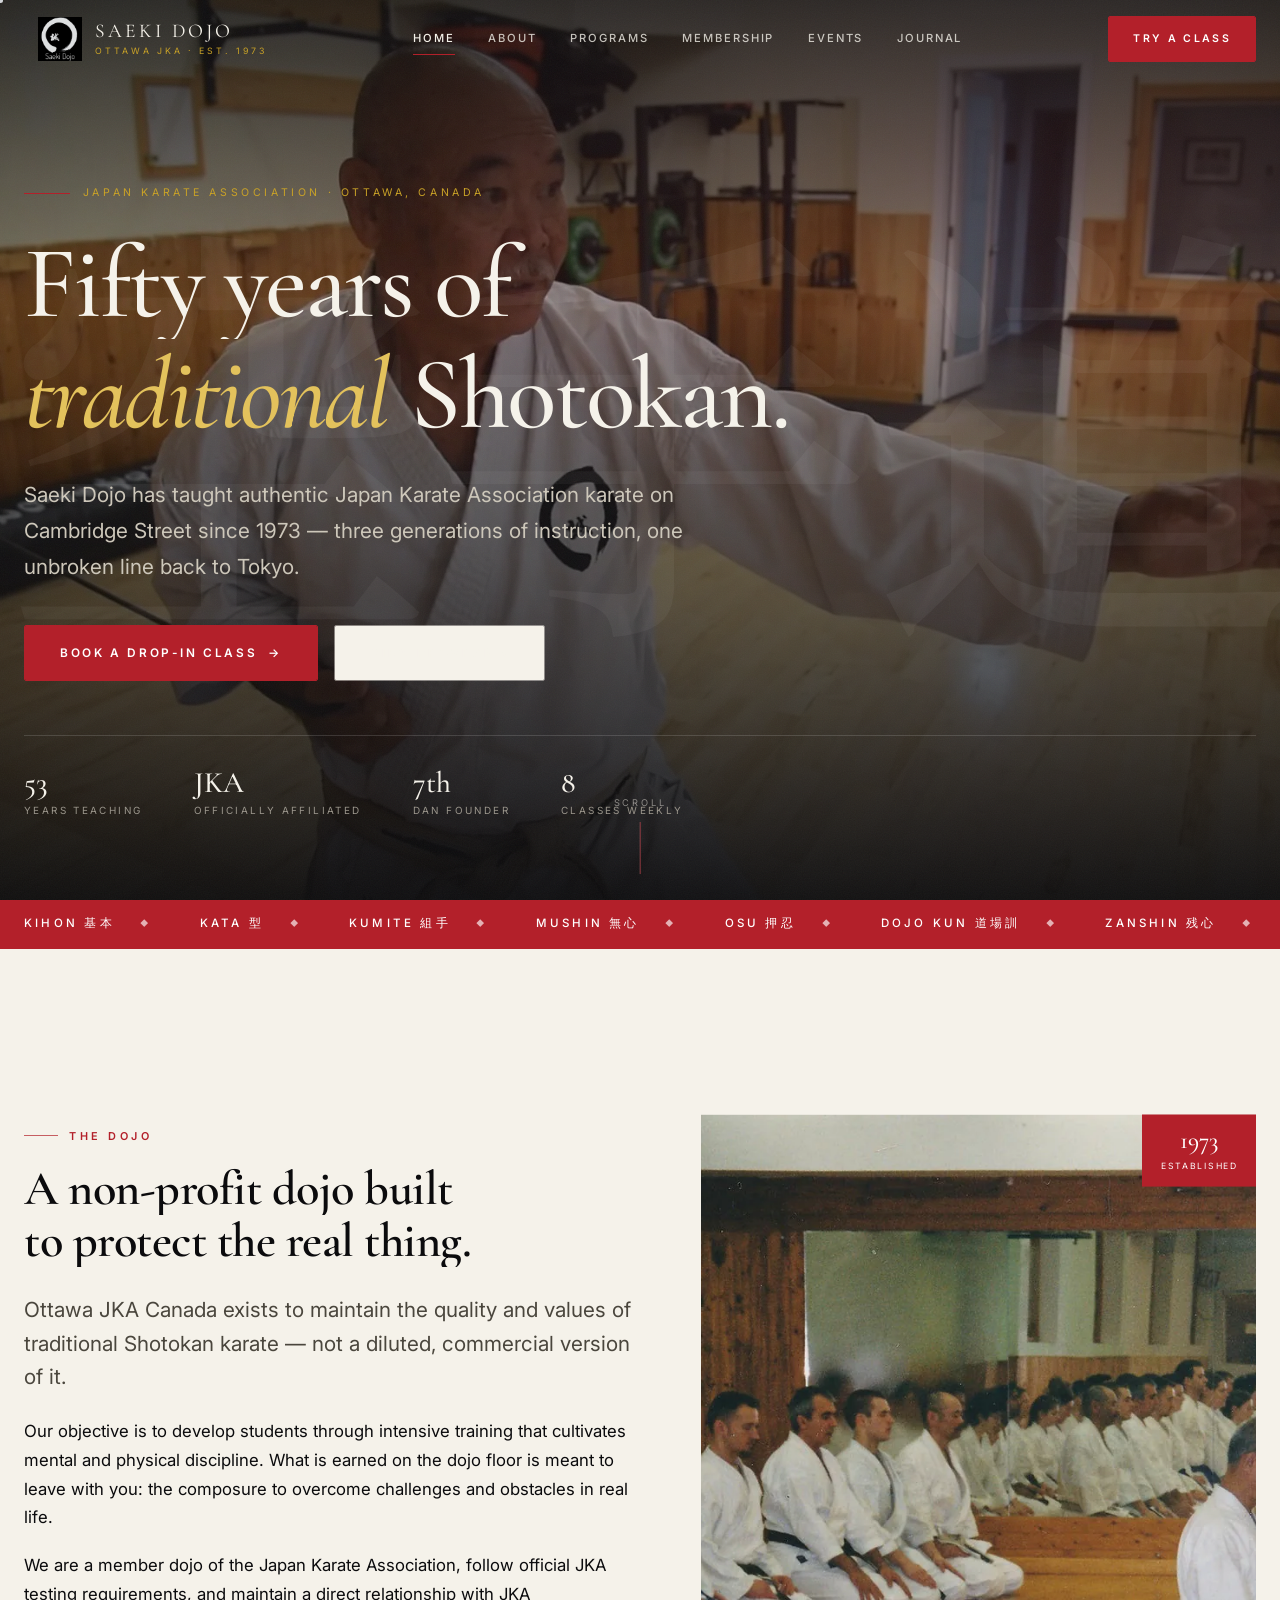
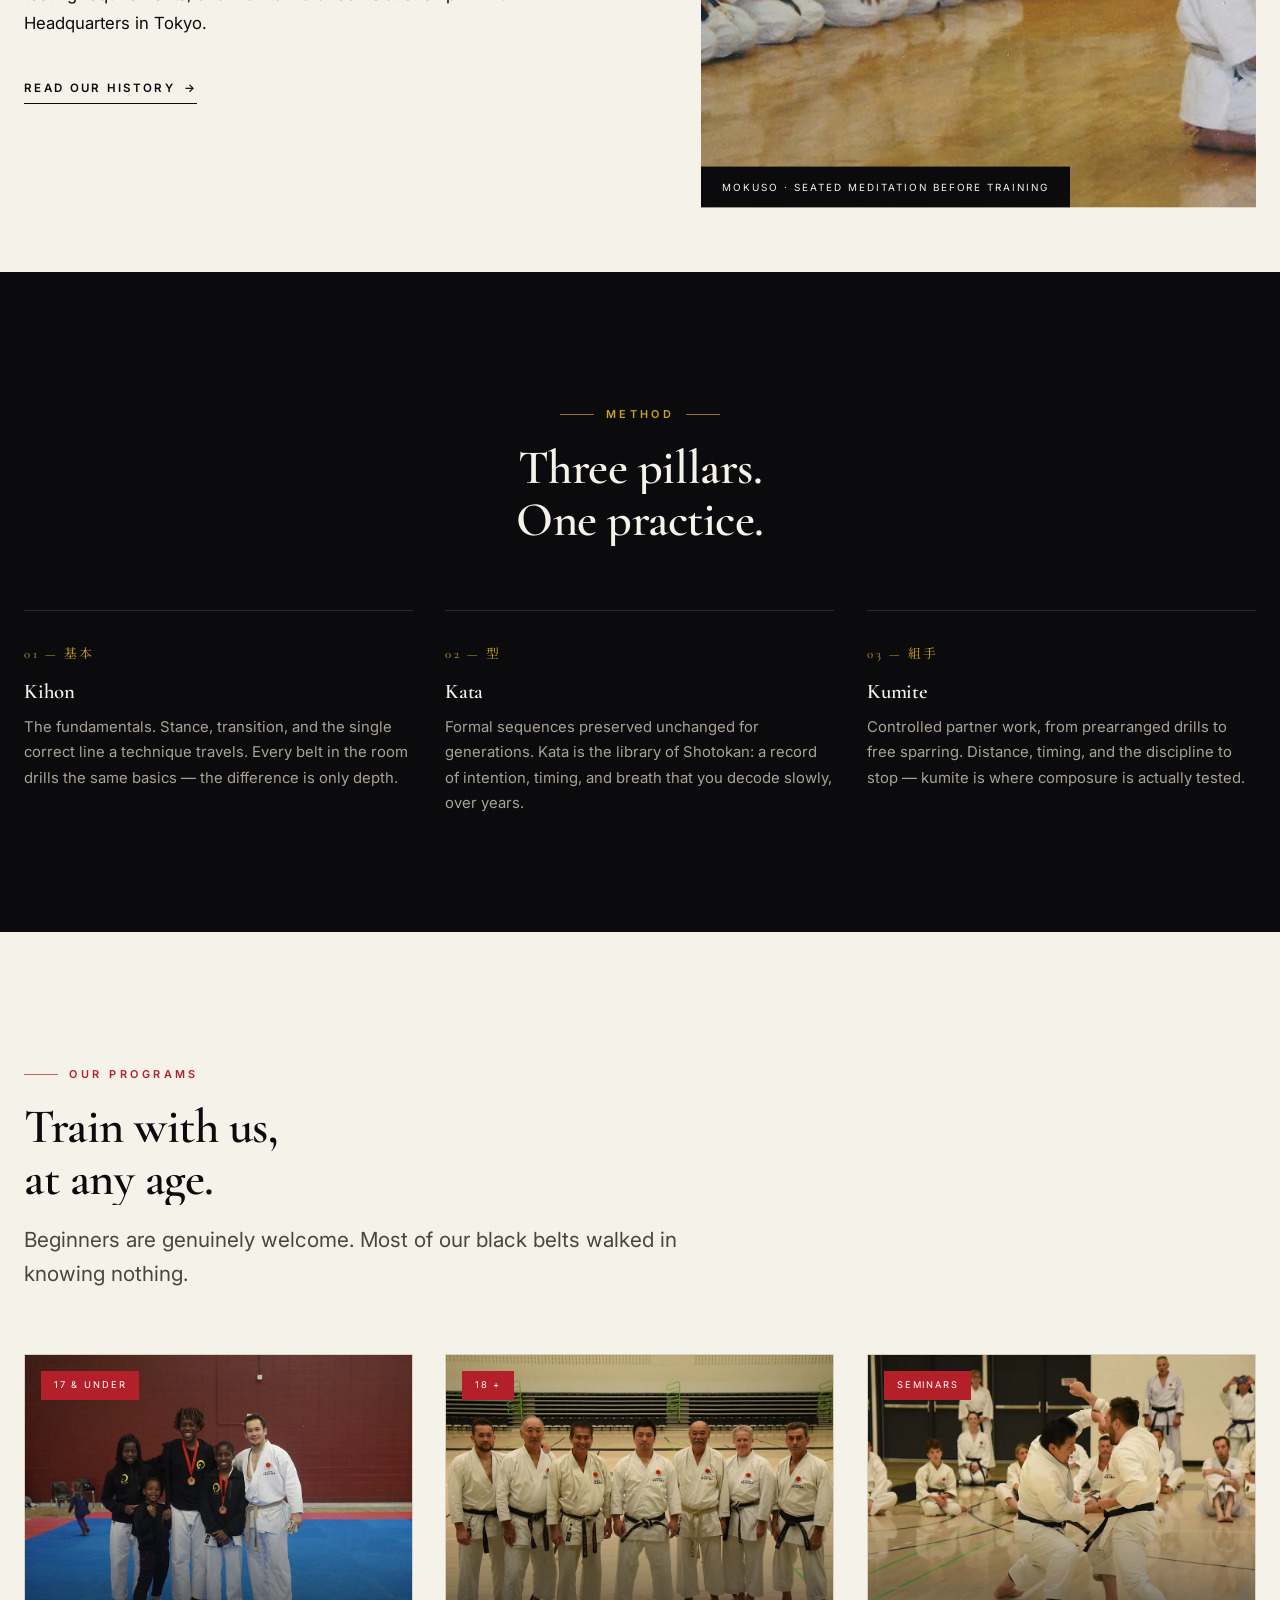
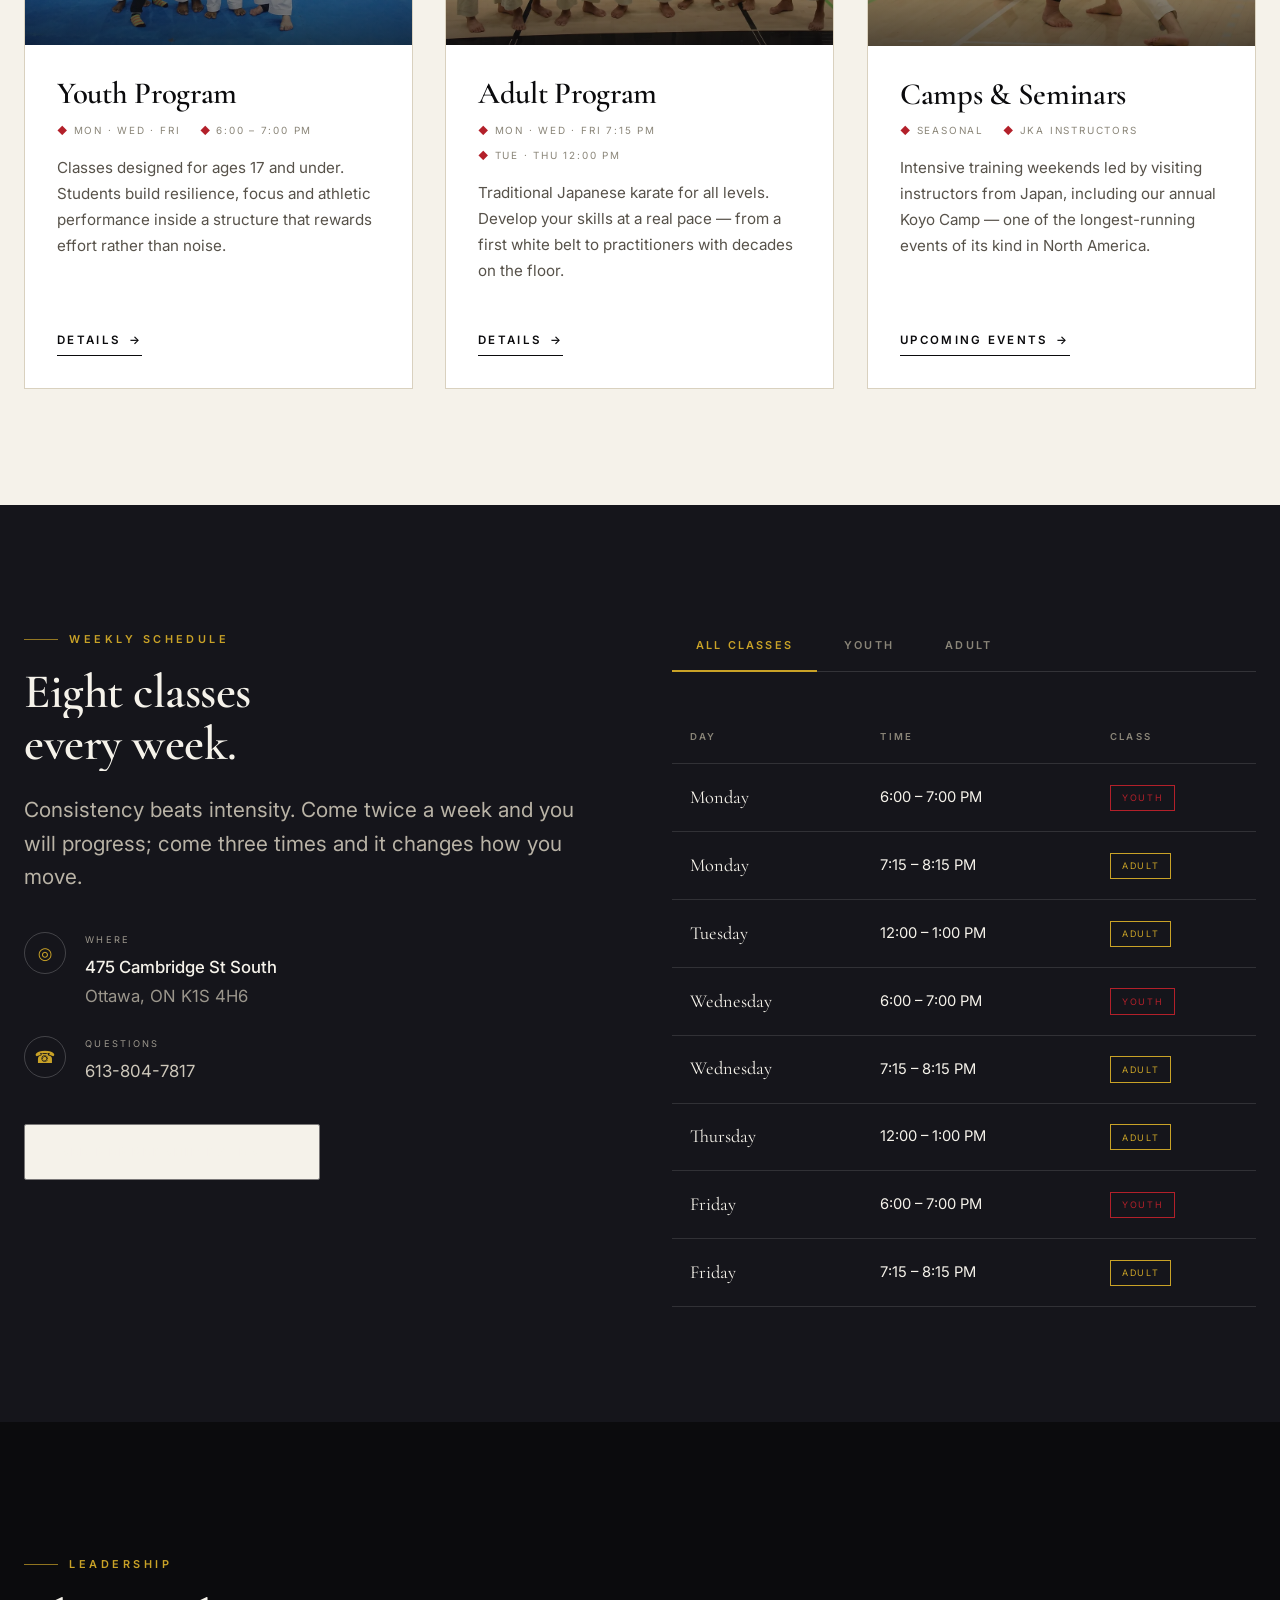
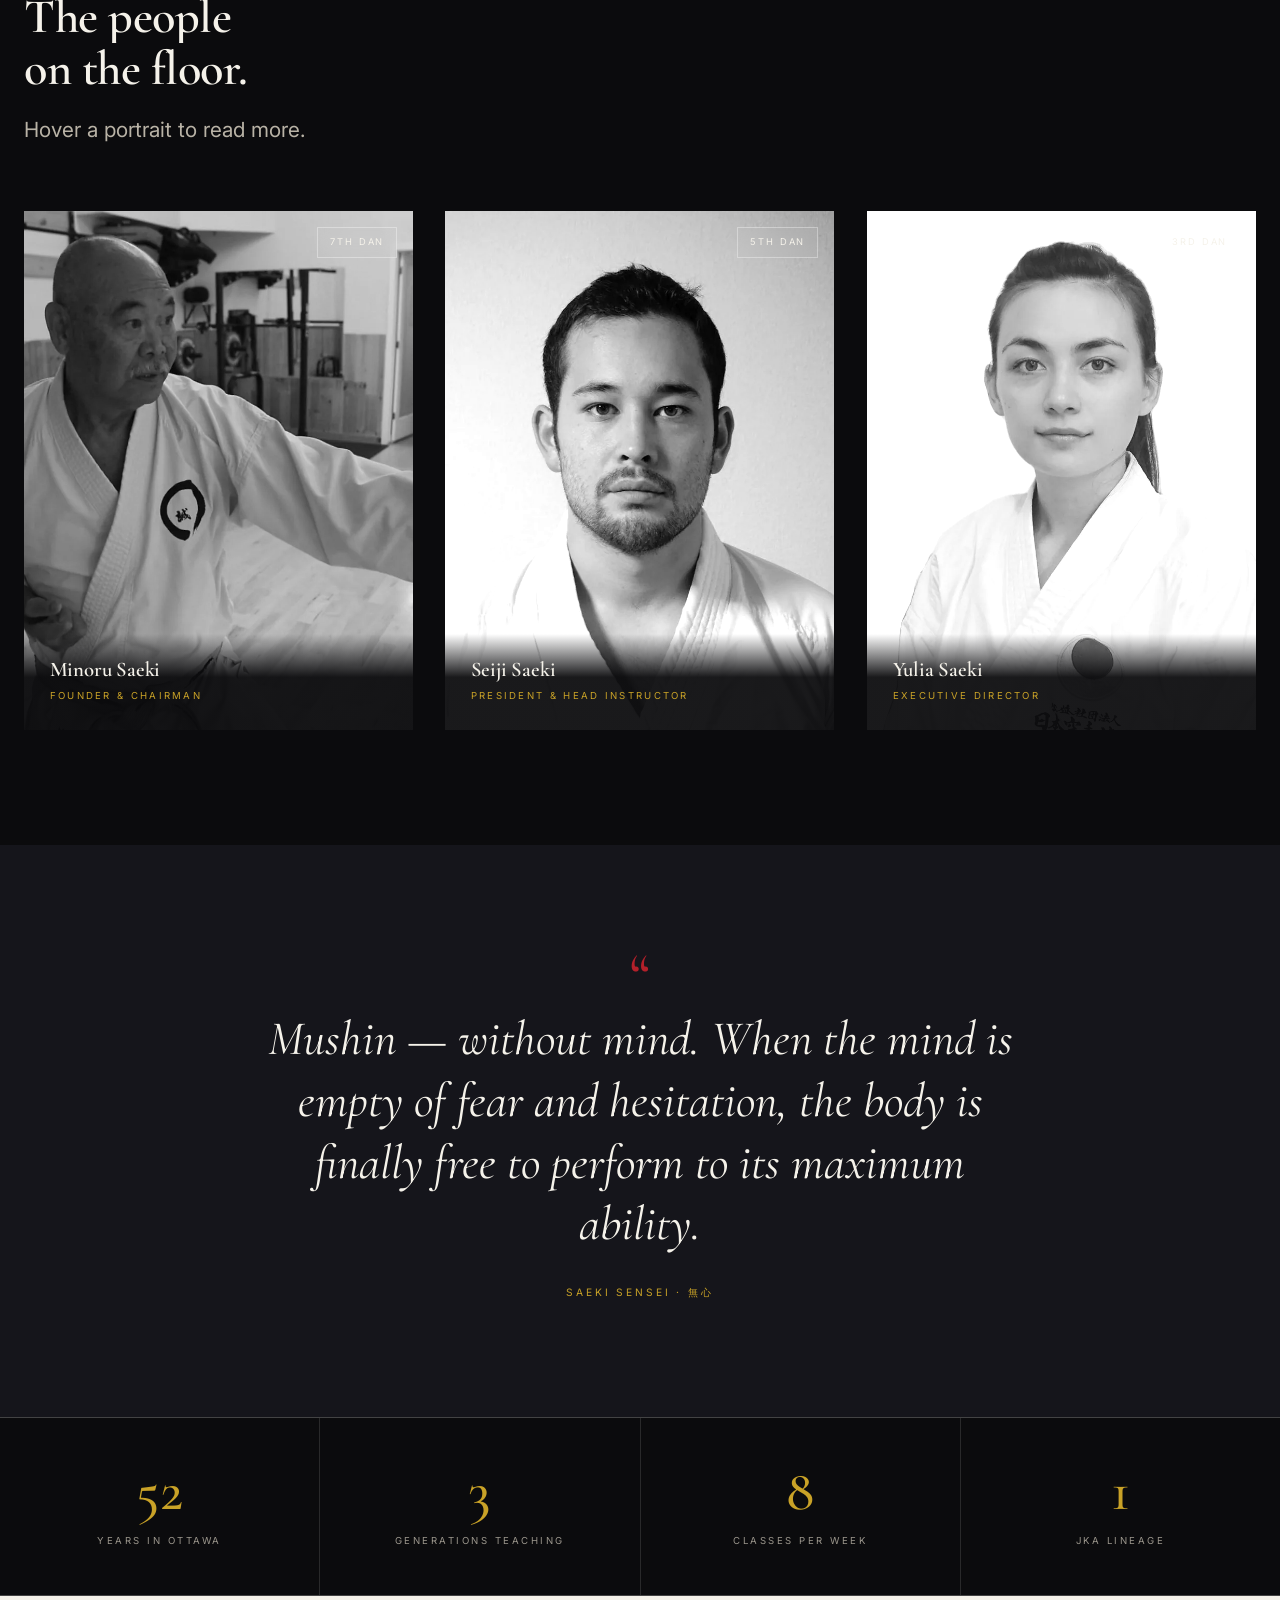
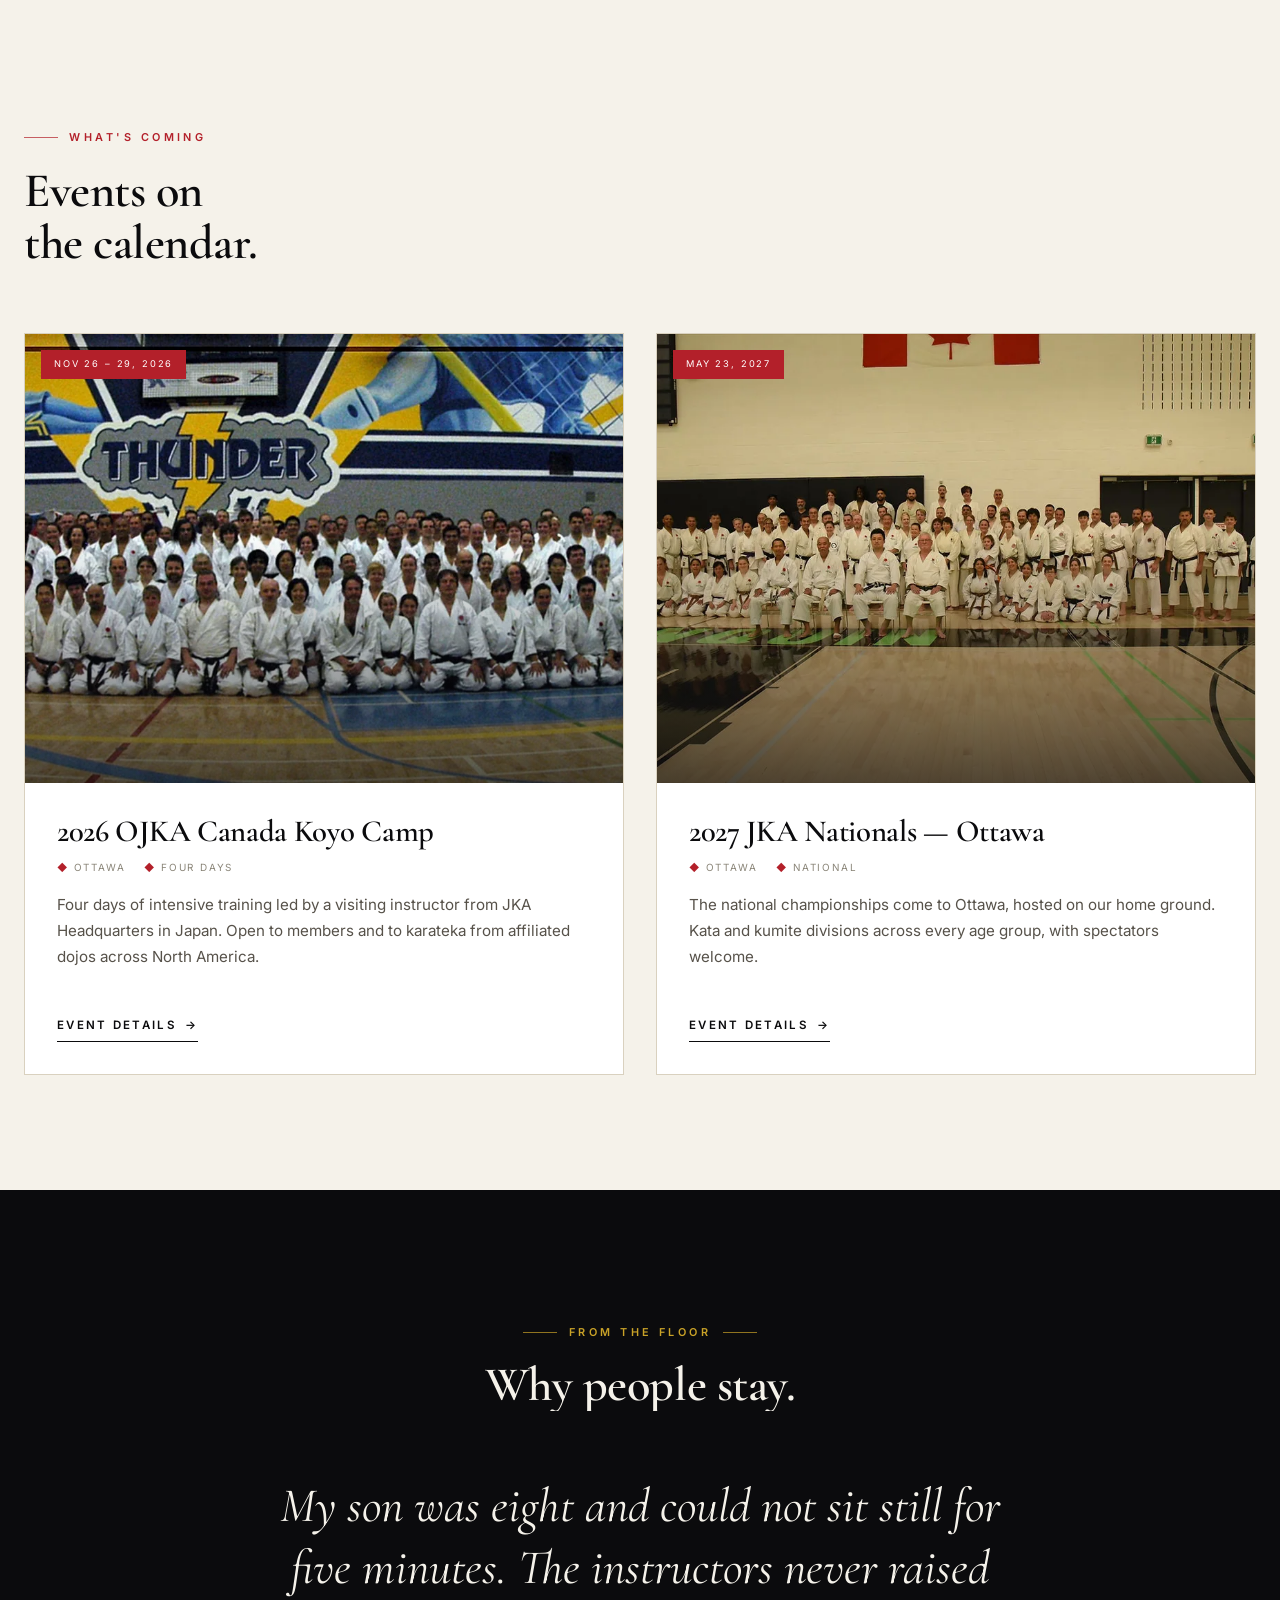
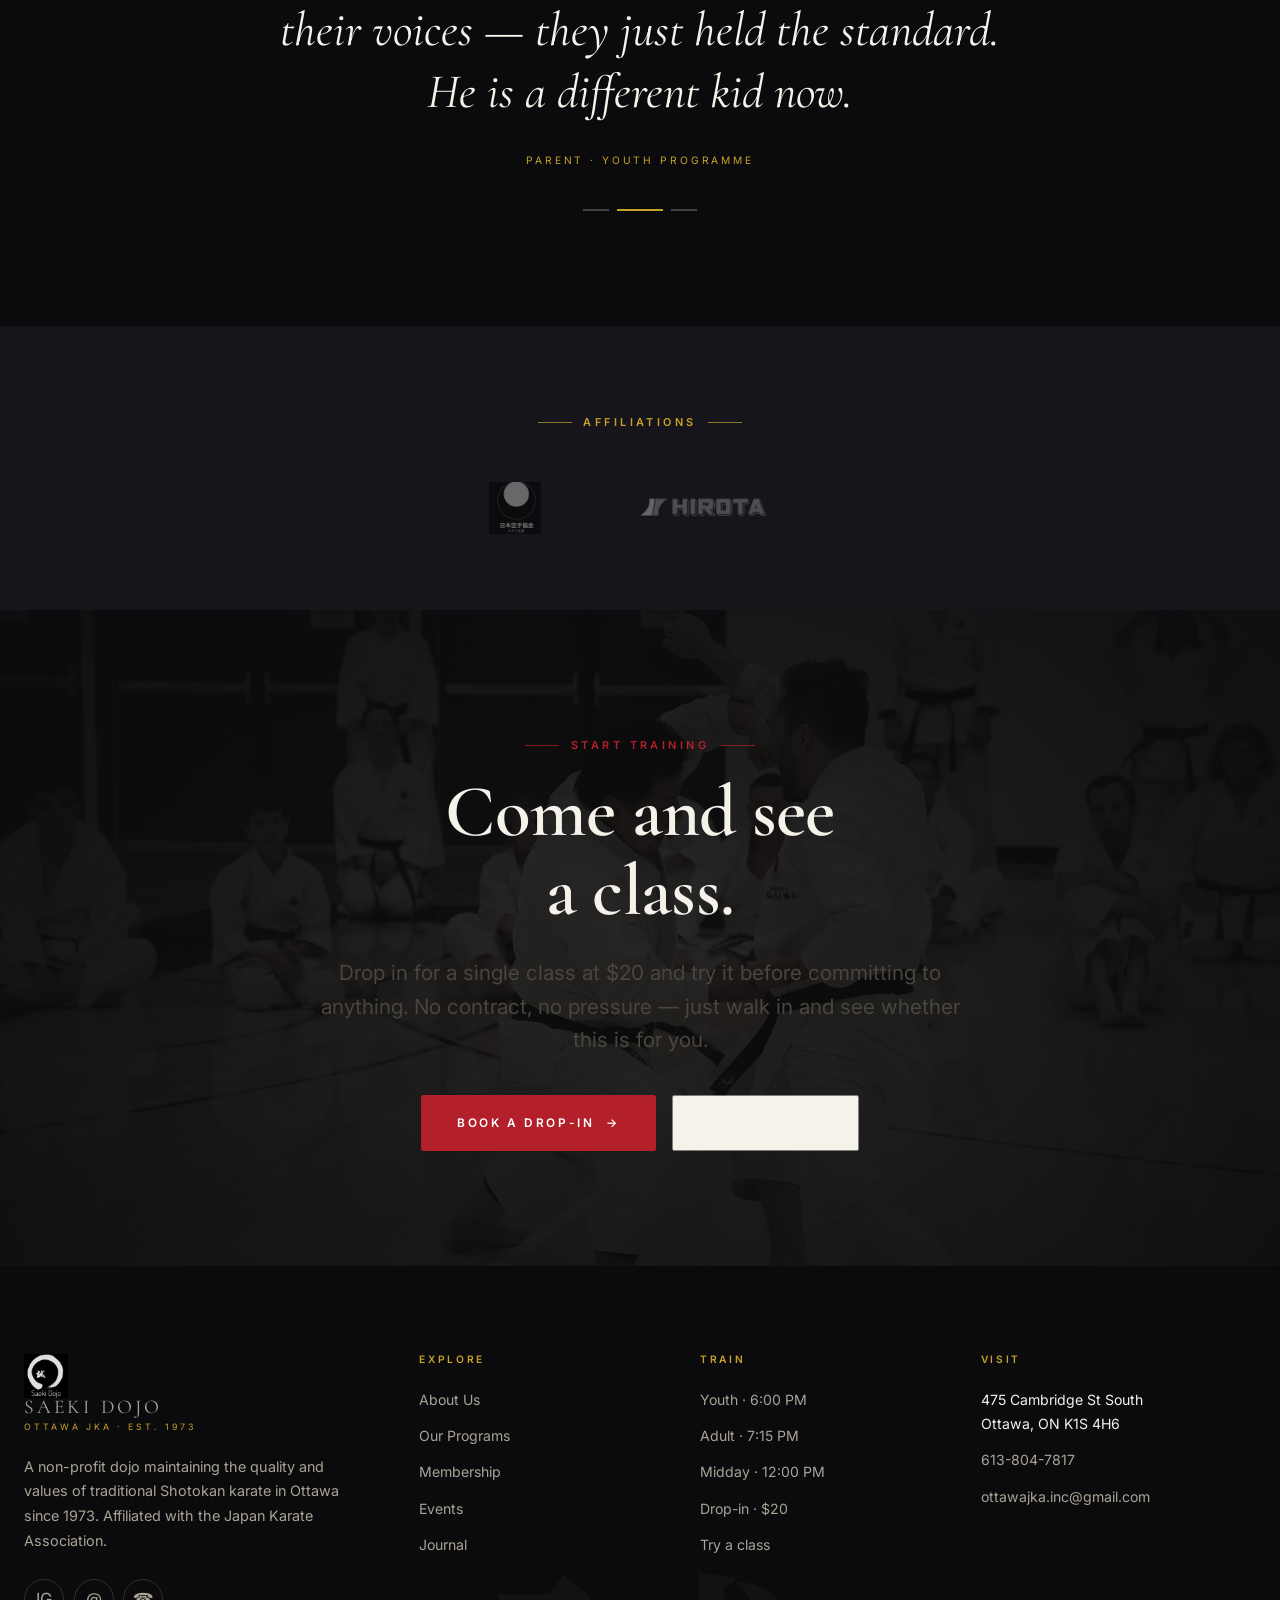
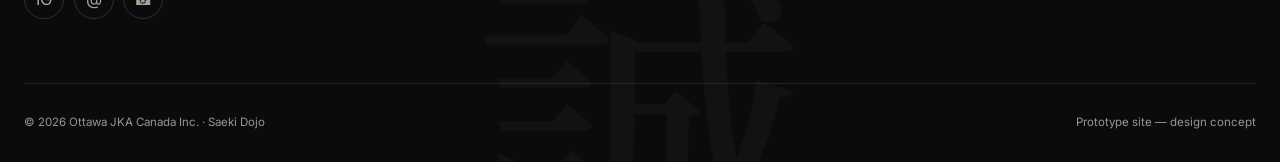
==== index.html @ 60555c40 "Saeki Dojo website prototype Static prototype for Ottawa JKA Canada's Shotokan dojo, built with plai" ====
<!DOCTYPE html>
<html lang="en">
<head>
<meta charset="utf-8">
<meta name="viewport" content="width=device-width, initial-scale=1, viewport-fit=cover">
<title>Saeki Dojo — Traditional Shotokan Karate in Ottawa | Ottawa JKA Canada</title>
<meta name="description" content="Founded 1973. Saeki Dojo is Ottawa's Japan Karate Association dojo, teaching traditional Shotokan karate to children, youth and adults on Cambridge Street South.">
<link rel="canonical" href="https://www.ottawajka.com/">
<meta property="og:type" content="website">
<meta property="og:site_name" content="Saeki Dojo">
<meta property="og:locale" content="en_CA">
<meta property="og:url" content="https://www.ottawajka.com/">
<meta property="og:title" content="Saeki Dojo — Traditional Shotokan Karate in Ottawa">
<meta property="og:description" content="Founded 1973. Saeki Dojo is Ottawa's Japan Karate Association dojo, teaching traditional Shotokan karate to children, youth and adults on Cambridge Street South.">
<meta property="og:image" content="https://www.ottawajka.com/assets/img/hero-1.jpg">
<meta property="og:image:width" content="1800">
<meta property="og:image:height" content="1100">
<meta property="og:image:alt" content="Karate training at Saeki Dojo, Ottawa">
<meta name="twitter:card" content="summary_large_image">
<meta name="twitter:title" content="Saeki Dojo — Traditional Shotokan Karate in Ottawa">
<meta name="twitter:description" content="Founded 1973. Saeki Dojo is Ottawa's Japan Karate Association dojo, teaching traditional Shotokan karate to children, youth and adults on Cambridge Street South.">
<meta name="twitter:image" content="https://www.ottawajka.com/assets/img/hero-1.jpg">
<script type="application/ld+json">
{
  "@context": "https://schema.org",
  "@type": "SportsActivityLocation",
  "@id": "https://www.ottawajka.com/#dojo",
  "name": "Saeki Dojo",
  "alternateName": "Ottawa JKA Canada",
  "description": "A non-profit dojo maintaining the quality and values of traditional Shotokan karate in Ottawa since 1973. Affiliated with the Japan Karate Association.",
  "url": "https://www.ottawajka.com/",
  "logo": "https://www.ottawajka.com/assets/img/logo.png",
  "image": "https://www.ottawajka.com/assets/img/hero-1.jpg",
  "telephone": "+1-613-804-7817",
  "email": "ottawajka.inc@gmail.com",
  "foundingDate": "1973",
  "isAccessibleForFree": false,
  "address": {
    "@type": "PostalAddress",
    "streetAddress": "475 Cambridge St South",
    "addressLocality": "Ottawa",
    "addressRegion": "ON",
    "postalCode": "K1S 4H6",
    "addressCountry": "CA"
  },
  "geo": { "@type": "GeoCoordinates", "latitude": 45.4045, "longitude": -75.6965 },
  "sameAs": ["https://www.instagram.com/saeki_dojo/"],
  "memberOf": { "@type": "Organization", "name": "Japan Karate Association", "url": "https://www.jka.or.jp/en/" },
  "openingHoursSpecification": [
    { "@type": "OpeningHoursSpecification", "dayOfWeek": ["Monday","Wednesday","Friday"], "opens": "18:00", "closes": "19:00", "name": "Youth class" },
    { "@type": "OpeningHoursSpecification", "dayOfWeek": ["Monday","Wednesday","Friday"], "opens": "19:15", "closes": "20:15", "name": "Adult class" },
    { "@type": "OpeningHoursSpecification", "dayOfWeek": ["Tuesday","Thursday"], "opens": "12:00", "closes": "13:00", "name": "Adult midday class" }
  ],
  "makesOffer": [
    { "@type": "Offer", "name": "Drop-in class", "price": "20.00", "priceCurrency": "CAD" },
    { "@type": "Offer", "name": "Adult monthly membership", "price": "130.00", "priceCurrency": "CAD" },
    { "@type": "Offer", "name": "Student monthly membership", "price": "110.00", "priceCurrency": "CAD" },
    { "@type": "Offer", "name": "Youth monthly membership", "price": "110.00", "priceCurrency": "CAD" },
    { "@type": "Offer", "name": "Adult yearly membership", "price": "950.00", "priceCurrency": "CAD" },
    { "@type": "Offer", "name": "Student or youth yearly membership", "price": "760.00", "priceCurrency": "CAD" }
  ]
}
</script>
<meta name="theme-color" content="#0b0b0d">
<link rel="icon" href="assets/img/logo.png">
<link rel="preconnect" href="https://fonts.googleapis.com">
<link rel="preconnect" href="https://fonts.gstatic.com" crossorigin>
<link href="https://fonts.googleapis.com/css2?family=Cormorant+Garamond:ital,wght@0,400;0,500;0,600;1,400&family=Inter:wght@400;500;600&family=Noto+Serif+JP:wght@400;500&display=swap" rel="stylesheet">
<link rel="stylesheet" href="assets/css/style.css">
</head>
<body>

<!-- preloader -->
<div id="preloader">
  <div class="pre__inner">
    <svg class="pre__enso" viewBox="0 0 100 100" aria-hidden="true"><circle cx="50" cy="50" r="46.5"/></svg>
    <div class="pre__word">Saeki</div>
    <div class="pre__bar"><i></i></div>
  </div>
</div>
<div id="curtain"></div>
<div id="progress"></div>
<div class="cursor" aria-hidden="true"></div>
<div class="cursor-dot" aria-hidden="true"></div>

<!-- header -->
<header class="header">
  <div class="header__inner">
    <a class="brand" href="index.html" aria-label="Saeki Dojo home">
      <picture><source srcset="assets/img/logo.webp" type="image/webp"><img class="brand__mark" src="assets/img/logo.png" alt="" width="512" height="512" decoding="async"></picture>
      <span class="brand__txt">
        <span class="brand__name">Saeki Dojo</span>
        <span class="brand__sub">Ottawa JKA · Est. 1973</span>
      </span>
    </a>
    <nav class="nav" aria-label="Primary">
      <a class="nav__link" href="index.html" aria-current="page">Home</a>
      <a class="nav__link" href="about.html">About</a>
      <a class="nav__link" href="programs.html">Programs</a>
      <a class="nav__link" href="membership.html">Membership</a>
      <a class="nav__link" href="events.html">Events</a>
      <a class="nav__link" href="blog.html">Journal</a>
    </nav>
    <div class="header__cta">
      <a class="btn btn--crimson btn--sm" href="contact.html" data-magnetic><span>Try a class</span></a>
      <button class="burger" aria-label="Open menu" aria-expanded="false"><span></span><span></span><span></span></button>
    </div>
  </div>
</header>

<!-- mobile nav -->
<div class="mnav" id="mnav">
  <ul class="mnav__list">
    <li><a href="index.html"><span class="num">01</span>Home</a></li>
    <li><a href="about.html"><span class="num">02</span>About Us</a></li>
    <li><a href="programs.html"><span class="num">03</span>Our Programs</a></li>
    <li><a href="membership.html"><span class="num">04</span>Membership</a></li>
    <li><a href="events.html"><span class="num">05</span>Events</a></li>
    <li><a href="blog.html"><span class="num">06</span>Journal</a></li>
    <li><a href="contact.html"><span class="num">07</span>Contact</a></li>
  </ul>
  <div class="mnav__foot">
    <span>475 Cambridge St South, Ottawa, ON K1S 4H6</span>
    <a href="tel:+16138047817">613-804-7817</a>
    <a href="mailto:ottawajka.inc@gmail.com">ottawajka.inc@gmail.com</a>
  </div>
</div>

<main>

<!-- ================= HERO ================= -->
<section class="hero">
  <div class="hero__media">
    <!-- Drop a file at assets/video/hero.mp4 and it takes over automatically.
         Until then the Ken Burns stack below plays. -->
    <video autoplay muted loop playsinline poster="assets/img/hero-1.jpg">
      <source src="assets/video/hero.mp4" type="video/mp4">
    </video>
    <div class="hero__slide" style="background-image:url('assets/img/hero-1.webp')"></div>
    <div class="hero__slide" style="background-image:url('assets/img/hero-2.webp')"></div>
    <div class="hero__slide" style="background-image:url('assets/img/hero-4.webp')"></div>
    <div class="hero__slide" style="background-image:url('assets/img/hero-3.webp')"></div>
  </div>
  <div class="hero__grain" aria-hidden="true"></div>
  <div class="hero__kanji jp" aria-hidden="true">空手道</div>

  <div class="hero__body">
    <p class="hero__tag" data-hero-in>Japan Karate Association · Ottawa, Canada</p>
    <h1 class="split" data-hero-in>Fifty years of<br><em>traditional</em> Shotokan.</h1>
    <p class="hero__sub" data-reveal="up" data-delay="500">
      Saeki Dojo has taught authentic Japan Karate Association karate on Cambridge Street
      since 1973 — three generations of instruction, one unbroken line back to Tokyo.
    </p>
    <div class="hero__actions" data-reveal="up" data-delay="640">
      <a class="btn btn--crimson" href="contact.html" data-magnetic>
        <span>Book a drop-in class</span><span class="btn__arrow">&rarr;</span>
      </a>
      <a class="btn btn--on-dark" href="programs.html"><span>View programs</span></a>
    </div>
    <div class="hero__meta" data-reveal="up" data-delay="780">
      <div><b><span data-count="53">0</span></b><small>Years teaching</small></div>
      <div><b>JKA</b><small>Officially affiliated</small></div>
      <div><b><span data-count="7">0</span><span>th</span></b><small>Dan founder</small></div>
      <div><b><span data-count="8">0</span></b><small>Classes weekly</small></div>
    </div>
  </div>
  <div class="scroll-cue" aria-hidden="true"><span>Scroll</span><i></i></div>
</section>

<!-- marquee -->
<div class="marquee" aria-hidden="true">
  <div class="marquee__track">
    <span>Kihon 基本</span><span>Kata 型</span><span>Kumite 組手</span><span>Mushin 無心</span>
    <span>Osu 押忍</span><span>Dojo Kun 道場訓</span><span>Zanshin 残心</span><span>Kime 決め</span>
    <span>Kihon 基本</span><span>Kata 型</span><span>Kumite 組手</span><span>Mushin 無心</span>
    <span>Osu 押忍</span><span>Dojo Kun 道場訓</span><span>Zanshin 残心</span><span>Kime 決め</span>
  </div>
</div>

<!-- ================= INTRO ================= -->
<section class="section">
  <div class="shell split-grid split-grid--wide">
    <div>
      <p class="eyebrow">The dojo</p>
      <h2 class="h-lg split">A non-profit dojo built<br>to protect the real thing.</h2>
      <p class="lead" style="margin-top:1.6rem" data-reveal="up" data-delay="120">
        Ottawa JKA Canada exists to maintain the quality and values of traditional Shotokan
        karate — not a diluted, commercial version of it.
      </p>
      <p data-reveal="up" data-delay="200">
        Our objective is to develop students through intensive training that cultivates mental and
        physical discipline. What is earned on the dojo floor is meant to leave with you: the
        composure to overcome challenges and obstacles in real life.
      </p>
      <p data-reveal="up" data-delay="260">
        We are a member dojo of the Japan Karate Association, follow official JKA testing
        requirements, and maintain a direct relationship with JKA Headquarters in Tokyo.
      </p>
      <div style="margin-top:2.2rem" data-reveal="up" data-delay="340">
        <a class="tlink" href="about.html"><span>Read our history</span><span class="btn__arrow">&rarr;</span></a>
      </div>
    </div>
    <div class="figure figure--tall media-reveal" data-parallax="0.06">
      <picture><source srcset="assets/img/mokuso.webp" type="image/webp"><img src="assets/img/mokuso.jpg" alt="Students kneeling in mokuso at the beginning of class" width="1200" height="800" loading="lazy" decoding="async"></picture>
      <div class="figure__badge"><b>1973</b><small>Established</small></div>
      <div class="figure__cap">Mokuso · seated meditation before training</div>
    </div>
  </div>
</section>

<!-- ================= THREE PILLARS ================= -->
<section class="section section--dark">
  <div class="shell">
    <div class="s-head s-head--center">
      <p class="eyebrow eyebrow--center">Method</p>
      <h2 class="h-lg split">Three pillars.<br>One practice.</h2>
    </div>
    <div class="grid grid--3">
      <div class="feat" data-reveal="up">
        <span class="feat__n">01 — 基本</span>
        <h3>Kihon</h3>
        <p>The fundamentals. Stance, transition, and the single correct line a technique travels. Every belt in the room drills the same basics — the difference is only depth.</p>
      </div>
      <div class="feat" data-reveal="up" data-delay="120">
        <span class="feat__n">02 — 型</span>
        <h3>Kata</h3>
        <p>Formal sequences preserved unchanged for generations. Kata is the library of Shotokan: a record of intention, timing, and breath that you decode slowly, over years.</p>
      </div>
      <div class="feat" data-reveal="up" data-delay="240">
        <span class="feat__n">03 — 組手</span>
        <h3>Kumite</h3>
        <p>Controlled partner work, from prearranged drills to free sparring. Distance, timing, and the discipline to stop — kumite is where composure is actually tested.</p>
      </div>
    </div>
  </div>
</section>

<!-- ================= PROGRAMS ================= -->
<section class="section">
  <div class="shell">
    <div class="s-head">
      <p class="eyebrow">Our programs</p>
      <h2 class="h-lg split">Train with us,<br>at any age.</h2>
      <p class="lead">Beginners are genuinely welcome. Most of our black belts walked in knowing nothing.</p>
    </div>
    <div class="grid grid--3">

      <article class="card" data-reveal="up">
        <div class="card__media">
          <picture><source srcset="assets/img/program-youth.webp" type="image/webp"><img src="assets/img/program-youth.jpg" alt="Young students with medals alongside their instructor" width="1000" height="750" loading="lazy" decoding="async"></picture>
          <span class="card__tag">17 &amp; under</span>
        </div>
        <div class="card__body">
          <h3>Youth Program</h3>
          <div class="card__meta"><span><i>◆</i> Mon · Wed · Fri</span><span><i>◆</i> 6:00 – 7:00 PM</span></div>
          <p>Classes designed for ages 17 and under. Students build resilience, focus and athletic
             performance inside a structure that rewards effort rather than noise.</p>
          <div class="card__foot"><a class="tlink" href="programs.html"><span>Details</span><span class="btn__arrow">&rarr;</span></a></div>
        </div>
      </article>

      <article class="card" data-reveal="up" data-delay="120">
        <div class="card__media">
          <picture><source srcset="assets/img/program-adult.webp" type="image/webp"><img src="assets/img/program-adult.jpg" alt="Senior instructors lined up in the training hall" width="1000" height="750" loading="lazy" decoding="async"></picture>
          <span class="card__tag">18 +</span>
        </div>
        <div class="card__body">
          <h3>Adult Program</h3>
          <div class="card__meta"><span><i>◆</i> Mon · Wed · Fri 7:15 PM</span><span><i>◆</i> Tue · Thu 12:00 PM</span></div>
          <p>Traditional Japanese karate for all levels. Develop your skills at a real pace —
             from a first white belt to practitioners with decades on the floor.</p>
          <div class="card__foot"><a class="tlink" href="programs.html"><span>Details</span><span class="btn__arrow">&rarr;</span></a></div>
        </div>
      </article>

      <article class="card" data-reveal="up" data-delay="240">
        <div class="card__media">
          <picture><source srcset="assets/img/program-kumite.webp" type="image/webp"><img src="assets/img/program-kumite.jpg" alt="Two karateka engaged in kumite during a seminar" width="1000" height="750" loading="lazy" decoding="async"></picture>
          <span class="card__tag">Seminars</span>
        </div>
        <div class="card__body">
          <h3>Camps &amp; Seminars</h3>
          <div class="card__meta"><span><i>◆</i> Seasonal</span><span><i>◆</i> JKA instructors</span></div>
          <p>Intensive training weekends led by visiting instructors from Japan, including our
             annual Koyo Camp — one of the longest-running events of its kind in North America.</p>
          <div class="card__foot"><a class="tlink" href="events.html"><span>Upcoming events</span><span class="btn__arrow">&rarr;</span></a></div>
        </div>
      </article>

    </div>
  </div>
</section>

<!-- ================= SCHEDULE ================= -->
<section class="section section--ink2">
  <div class="shell split-grid split-grid--top">
    <div>
      <p class="eyebrow">Weekly schedule</p>
      <h2 class="h-lg split">Eight classes<br>every week.</h2>
      <p class="lead" style="margin-top:1.4rem" data-reveal="up" data-delay="100">
        Consistency beats intensity. Come twice a week and you will progress; come three times
        and it changes how you move.
      </p>
      <ul class="info-list" style="margin-top:2.4rem" data-reveal="up" data-delay="180">
        <li>
          <span class="ico">◎</span>
          <span><small>Where</small><b>475 Cambridge St South</b><br><span class="muted">Ottawa, ON K1S 4H6</span></span>
        </li>
        <li>
          <span class="ico">☎</span>
          <span><small>Questions</small><a href="tel:+16138047817">613-804-7817</a></span>
        </li>
      </ul>
      <div style="margin-top:2.4rem" data-reveal="up" data-delay="260">
        <a class="btn btn--on-dark" href="membership.html"><span>See membership rates</span><span class="btn__arrow">&rarr;</span></a>
      </div>
    </div>

    <div data-tabs data-reveal="up" data-delay="140">
      <div class="tabs" role="tablist" aria-label="Class schedule">
        <button class="tab" role="tab" id="t-all" aria-controls="p-all" aria-selected="true">All classes</button>
        <button class="tab" role="tab" id="t-youth" aria-controls="p-youth" aria-selected="false">Youth</button>
        <button class="tab" role="tab" id="t-adult" aria-controls="p-adult" aria-selected="false">Adult</button>
        <span class="tabs__ink"></span>
      </div>

      <div class="panel" role="tabpanel" id="p-all" aria-labelledby="t-all">
        <div class="table-wrap"><table class="sched">
          <thead><tr><th>Day</th><th>Time</th><th>Class</th></tr></thead>
          <tbody>
            <tr><td>Monday</td><td>6:00 – 7:00 PM</td><td><span class="pill pill--youth">Youth</span></td></tr>
            <tr><td>Monday</td><td>7:15 – 8:15 PM</td><td><span class="pill pill--adult">Adult</span></td></tr>
            <tr><td>Tuesday</td><td>12:00 – 1:00 PM</td><td><span class="pill pill--adult">Adult</span></td></tr>
            <tr><td>Wednesday</td><td>6:00 – 7:00 PM</td><td><span class="pill pill--youth">Youth</span></td></tr>
            <tr><td>Wednesday</td><td>7:15 – 8:15 PM</td><td><span class="pill pill--adult">Adult</span></td></tr>
            <tr><td>Thursday</td><td>12:00 – 1:00 PM</td><td><span class="pill pill--adult">Adult</span></td></tr>
            <tr><td>Friday</td><td>6:00 – 7:00 PM</td><td><span class="pill pill--youth">Youth</span></td></tr>
            <tr><td>Friday</td><td>7:15 – 8:15 PM</td><td><span class="pill pill--adult">Adult</span></td></tr>
          </tbody>
        </table></div>
      </div>

      <div class="panel" role="tabpanel" id="p-youth" aria-labelledby="t-youth" hidden>
        <div class="table-wrap"><table class="sched">
          <thead><tr><th>Day</th><th>Time</th><th>Ages</th></tr></thead>
          <tbody>
            <tr><td>Monday</td><td>6:00 – 7:00 PM</td><td>17 &amp; under</td></tr>
            <tr><td>Wednesday</td><td>6:00 – 7:00 PM</td><td>17 &amp; under</td></tr>
            <tr><td>Friday</td><td>6:00 – 7:00 PM</td><td>17 &amp; under</td></tr>
          </tbody>
        </table></div>
      </div>

      <div class="panel" role="tabpanel" id="p-adult" aria-labelledby="t-adult" hidden>
        <div class="table-wrap"><table class="sched">
          <thead><tr><th>Day</th><th>Time</th><th>Level</th></tr></thead>
          <tbody>
            <tr><td>Monday</td><td>7:15 – 8:15 PM</td><td>All levels</td></tr>
            <tr><td>Tuesday</td><td>12:00 – 1:00 PM</td><td>All levels</td></tr>
            <tr><td>Wednesday</td><td>7:15 – 8:15 PM</td><td>All levels</td></tr>
            <tr><td>Thursday</td><td>12:00 – 1:00 PM</td><td>All levels</td></tr>
            <tr><td>Friday</td><td>7:15 – 8:15 PM</td><td>All levels</td></tr>
          </tbody>
        </table></div>
      </div>
    </div>
  </div>
</section>

<!-- ================= INSTRUCTORS ================= -->
<section class="section section--dark">
  <div class="shell">
    <div class="s-head">
      <p class="eyebrow">Leadership</p>
      <h2 class="h-lg split">The people<br>on the floor.</h2>
      <p class="lead">Hover a portrait to read more.</p>
    </div>
    <div class="grid grid--3">

      <article class="sensei" tabindex="0" data-reveal="up">
        <span class="sensei__dan">7th Dan</span>
        <div class="sensei__img"><picture><source srcset="assets/img/sensei-minoru.webp" type="image/webp"><img src="assets/img/sensei-minoru.jpg" alt="Minoru Saeki, founder and chairman of Ottawa JKA" width="800" height="1000" loading="lazy" decoding="async"></picture></div>
        <div class="sensei__info">
          <h3>Minoru Saeki</h3>
          <span class="sensei__role">Founder &amp; Chairman</span>
          <p class="sensei__bio">Opened the dojo in 1973 after arriving in Canada. Licensed to conduct
          examinations up to 3rd Dan and a member of the JKA Masters Committee in Tokyo. Started the
          annual summer camp that grew into one of North America's largest karate events.</p>
        </div>
      </article>

      <article class="sensei" tabindex="0" data-reveal="up" data-delay="120">
        <span class="sensei__dan">5th Dan</span>
        <div class="sensei__img"><picture><source srcset="assets/img/sensei-seiji.webp" type="image/webp"><img src="assets/img/sensei-seiji.jpg" alt="Seiji Saeki, president and head instructor" width="800" height="1000" loading="lazy" decoding="async"></picture></div>
        <div class="sensei__info">
          <h3>Seiji Saeki</h3>
          <span class="sensei__role">President &amp; Head Instructor</span>
          <p class="sensei__bio">Trained in Japan from 2013, took 1st place in kumite at the 2014 JKA
          Kanto Region Championship, and completed the JKA Headquarters instructor programme in 2016 —
          one of very few non-Japanese to do so.</p>
        </div>
      </article>

      <article class="sensei" tabindex="0" data-reveal="up" data-delay="240">
        <span class="sensei__dan">3rd Dan</span>
        <div class="sensei__img"><picture><source srcset="assets/img/sensei-yulia.webp" type="image/webp"><img src="assets/img/sensei-yulia.jpg" alt="Yulia Saeki, executive director" width="800" height="1000" loading="lazy" decoding="async"></picture></div>
        <div class="sensei__info">
          <h3>Yulia Saeki</h3>
          <span class="sensei__role">Executive Director</span>
          <p class="sensei__bio">Completed a Master's degree at the University of Tsukuba. Works
          alongside Seiji to build the exchange between Canadian and Japanese dojos that keeps our
          instruction connected to its source.</p>
        </div>
      </article>

    </div>
  </div>
</section>

<!-- ================= MUSHIN QUOTE ================= -->
<section class="section section--ink2">
  <div class="shell--narrow quote" data-reveal="zoom">
    <span class="mark">&ldquo;</span>
    <blockquote>Mushin — without mind. When the mind is empty of fear and hesitation,
      the body is finally free to perform to its maximum ability.</blockquote>
    <cite>Saeki Sensei · 無心</cite>
  </div>
</section>

<!-- ================= STATS ================= -->
<section class="section section--tight section--dark" style="padding-block:0">
  <div class="stats">
    <div class="stat"><b><span data-count="53">0</span></b><small>Years in Ottawa</small></div>
    <div class="stat"><b><span data-count="3">0</span></b><small>Generations teaching</small></div>
    <div class="stat"><b><span data-count="8">0</span></b><small>Classes per week</small></div>
    <div class="stat"><b><span data-count="1">0</span></b><small>JKA lineage</small></div>
  </div>
</section>

<!-- ================= EVENTS PREVIEW ================= -->
<section class="section">
  <div class="shell">
    <div class="s-head">
      <p class="eyebrow">What's coming</p>
      <h2 class="h-lg split">Events on<br>the calendar.</h2>
    </div>
    <div class="grid grid--2">
      <article class="card" data-reveal="up">
        <div class="card__media">
          <picture><source srcset="assets/img/gallery-2.webp" type="image/webp"><img src="assets/img/gallery-2.jpg" alt="Large group photograph from a national training camp" width="900" height="650" loading="lazy" decoding="async"></picture>
          <span class="card__tag">Nov 26 – 29, 2026</span>
        </div>
        <div class="card__body">
          <h3>2026 OJKA Canada Koyo Camp</h3>
          <div class="card__meta"><span><i>◆</i> Ottawa</span><span><i>◆</i> Four days</span></div>
          <p>Four days of intensive training led by a visiting instructor from JKA Headquarters in
             Japan. Open to members and to karateka from affiliated dojos across North America.</p>
          <div class="card__foot"><a class="tlink" href="events.html"><span>Event details</span><span class="btn__arrow">&rarr;</span></a></div>
        </div>
      </article>
      <article class="card" data-reveal="up" data-delay="140">
        <div class="card__media">
          <picture><source srcset="assets/img/gallery-1.webp" type="image/webp"><img src="assets/img/gallery-1.jpg" alt="Competitors assembled in a gymnasium beneath a Canadian flag" width="900" height="650" loading="lazy" decoding="async"></picture>
          <span class="card__tag">May 23, 2027</span>
        </div>
        <div class="card__body">
          <h3>2027 JKA Nationals — Ottawa</h3>
          <div class="card__meta"><span><i>◆</i> Ottawa</span><span><i>◆</i> National</span></div>
          <p>The national championships come to Ottawa, hosted on our home ground. Kata and kumite
             divisions across every age group, with spectators welcome.</p>
          <div class="card__foot"><a class="tlink" href="events.html"><span>Event details</span><span class="btn__arrow">&rarr;</span></a></div>
        </div>
      </article>
    </div>
  </div>
</section>

<!-- ================= TESTIMONIALS ================= -->
<section class="section section--dark">
  <div class="shell--narrow" data-slider>
    <div class="s-head s-head--center">
      <p class="eyebrow eyebrow--center">From the floor</p>
      <h2 class="h-lg split">Why people stay.</h2>
    </div>
    <div class="slider">
      <div class="slider__track">
        <div class="slider__slide">
          <div class="quote">
            <blockquote>I came in wanting exercise. What I got was a completely different relationship
              with my own concentration. Three years later I still count class as the best hour of my week.</blockquote>
            <cite>Adult member · Brown belt</cite>
          </div>
        </div>
        <div class="slider__slide">
          <div class="quote">
            <blockquote>My son was eight and could not sit still for five minutes. The instructors never
              raised their voices — they just held the standard. He is a different kid now.</blockquote>
            <cite>Parent · Youth programme</cite>
          </div>
        </div>
        <div class="slider__slide">
          <div class="quote">
            <blockquote>You can feel that the karate here comes from somewhere. It has not been watered
              down to sell memberships. That is rare, and it is worth travelling for.</blockquote>
            <cite>Visiting karateka · Koyo Camp</cite>
          </div>
        </div>
      </div>
      <div class="slider__dots"></div>
    </div>
  </div>
</section>

<!-- ================= PARTNERS ================= -->
<section class="section section--tight section--ink2">
  <div class="shell center">
    <p class="eyebrow eyebrow--center" style="justify-content:center">Affiliations</p>
    <div class="partners" style="margin-top:2rem" data-reveal="fade">
      <a href="https://www.jka.or.jp/en/" target="_blank" rel="noopener"><picture><source srcset="assets/img/jka-logo.webp" type="image/webp"><img src="assets/img/jka-logo.png" alt="Japan Karate Association" width="300" height="300" loading="lazy" decoding="async"></picture></a>
      <a href="#" ><picture><source srcset="assets/img/hirota-logo.webp" type="image/webp"><img src="assets/img/hirota-logo.png" alt="Hirota Karate Gi" width="400" height="120" loading="lazy" decoding="async"></picture></a>
    </div>
  </div>
</section>

<!-- ================= CTA ================= -->
<section class="section cta-band">
  <div class="cta-band__bg" style="background-image:url('assets/img/hero-4.webp')"></div>
  <div class="shell--narrow">
    <p class="eyebrow eyebrow--center" style="justify-content:center">Start training</p>
    <h2 class="h-xl split">Come and see<br>a class.</h2>
    <p class="lead" style="margin:1.6rem auto 0;max-width:52ch" data-reveal="up" data-delay="120">
      Drop in for a single class at $20 and try it before committing to anything. No contract,
      no pressure — just walk in and see whether this is for you.
    </p>
    <div style="margin-top:2.4rem;display:flex;gap:1rem;justify-content:center;flex-wrap:wrap" data-reveal="up" data-delay="220">
      <a class="btn btn--crimson" href="contact.html" data-magnetic><span>Book a drop-in</span><span class="btn__arrow">&rarr;</span></a>
      <a class="btn btn--on-dark" href="tel:+16138047817"><span>613-804-7817</span></a>
    </div>
  </div>
</section>

</main>

<!-- footer -->
<footer class="footer">
  <div class="footer__kanji jp" aria-hidden="true">誠</div>
  <div class="shell">
    <div class="footer__grid">
      <div>
        <a class="brand" href="index.html" style="margin-bottom:1.4rem">
          <picture><source srcset="assets/img/logo.webp" type="image/webp"><img class="brand__mark" src="assets/img/logo.png" alt="" width="512" height="512" decoding="async"></picture>
          <span class="brand__txt">
            <span class="brand__name">Saeki Dojo</span>
            <span class="brand__sub">Ottawa JKA · Est. 1973</span>
          </span>
        </a>
        <p>A non-profit dojo maintaining the quality and values of traditional Shotokan karate in
           Ottawa since 1973. Affiliated with the Japan Karate Association.</p>
        <div class="socials" style="margin-top:1.6rem">
          <a href="https://www.instagram.com/saeki_dojo/" target="_blank" rel="noopener" aria-label="Instagram">IG</a>
          <a href="mailto:ottawajka.inc@gmail.com" aria-label="Email">@</a>
          <a href="tel:+16138047817" aria-label="Phone">☎</a>
        </div>
      </div>
      <div>
        <h4>Explore</h4>
        <ul>
          <li><a href="about.html">About Us</a></li>
          <li><a href="programs.html">Our Programs</a></li>
          <li><a href="membership.html">Membership</a></li>
          <li><a href="events.html">Events</a></li>
          <li><a href="blog.html">Journal</a></li>
        </ul>
      </div>
      <div>
        <h4>Train</h4>
        <ul>
          <li><a href="programs.html">Youth · 6:00 PM</a></li>
          <li><a href="programs.html">Adult · 7:15 PM</a></li>
          <li><a href="programs.html">Midday · 12:00 PM</a></li>
          <li><a href="membership.html">Drop-in · $20</a></li>
          <li><a href="contact.html">Try a class</a></li>
        </ul>
      </div>
      <div>
        <h4>Visit</h4>
        <ul>
          <li>475 Cambridge St South<br>Ottawa, ON K1S 4H6</li>
          <li><a href="tel:+16138047817">613-804-7817</a></li>
          <li><a href="mailto:ottawajka.inc@gmail.com">ottawajka.inc@gmail.com</a></li>
        </ul>
      </div>
    </div>
    <div class="footer__bot">
      <span>© <span data-year>2026</span> Ottawa JKA Canada Inc. · Saeki Dojo</span>
      <span>Prototype site — design concept</span>
    </div>
  </div>
</footer>

<button id="toTop" aria-label="Back to top">↑</button>
<script src="assets/js/main.js"></script>
</body>
</html>
---- assets/css/style.css ----
/* ============================================================
   SAEKI DOJO — Ottawa JKA Canada
   Prototype stylesheet · vanilla CSS
   1.  Tokens & reset          7.  Cards / instructors
   2.  Utilities & animation   8.  Timeline
   3.  Preloader & cursor      9.  Tabs / pricing / FAQ
   4.  Header & nav            10. Gallery / lightbox
   5.  Hero                    11. Forms / footer
   6.  Sections & type         12. Responsive
   ============================================================ */

/* ---------- 1. TOKENS & RESET ---------- */
:root{
  --ink:#0b0b0d;
  --ink-2:#15151b;
  --ink-3:#1f1f27;
  --washi:#f5f2ea;
  --washi-2:#e9e3d6;
  --washi-3:#d9d1bf;
  --crimson:#b3202a;
  --crimson-lt:#d8323d;
  --gold:#c9a227;
  --gold-lt:#e3c25c;
  --muted:#8a8578;
  --muted-d:#9b968c;

  --bg:var(--washi);
  --fg:var(--ink);

  --ff-display:"Cormorant Garamond","Noto Serif JP",Georgia,"Times New Roman",serif;
  --ff-jp:"Noto Serif JP","Yu Mincho",serif;
  --ff-body:"Inter","Segoe UI",system-ui,-apple-system,sans-serif;

  --step--1:clamp(.78rem,.76rem + .1vw,.85rem);
  --step-0:clamp(.95rem,.92rem + .16vw,1.05rem);
  --step-1:clamp(1.1rem,1.02rem + .4vw,1.3rem);
  --step-2:clamp(1.4rem,1.2rem + .9vw,2rem);
  --step-3:clamp(1.9rem,1.5rem + 1.9vw,3.1rem);
  --step-4:clamp(2.5rem,1.7rem + 3.6vw,5rem);
  --step-5:clamp(3rem,1.6rem + 6vw,7.5rem);

  --shell:min(1240px,100% - 3rem);
  --shell-narrow:min(880px,100% - 3rem);
  --rad:2px;
  --ease:cubic-bezier(.22,.61,.36,1);
  --ease-out-expo:cubic-bezier(.16,1,.3,1);
  --t-fast:.28s;
  --header-h:78px;
}

*,*::before,*::after{box-sizing:border-box}
html{-webkit-text-size-adjust:100%;scroll-behavior:smooth}
@media (prefers-reduced-motion:reduce){html{scroll-behavior:auto}}
body{
  margin:0;
  background:var(--bg);
  color:var(--fg);
  font-family:var(--ff-body);
  font-size:var(--step-0);
  line-height:1.72;
  -webkit-font-smoothing:antialiased;
  overflow-x:hidden;
}
body.is-locked{overflow:hidden}
img,svg,video{display:block;max-width:100%}
/* <picture> wraps every image for the WebP source; display:contents keeps it out
   of the box tree so existing rules still target the <img> as a direct child. */
picture{display:contents}
/* width/height attributes reserve space (no layout shift); height:auto keeps the
   aspect ratio intact. More specific rules below still override where needed. */
img{height:auto}
a{color:inherit;text-decoration:none}
button,input,select,textarea{font:inherit;color:inherit}
h1,h2,h3,h4{font-family:var(--ff-display);font-weight:600;line-height:1.08;margin:0;letter-spacing:-.01em}
p{margin:0 0 1.1em}
p:last-child{margin-bottom:0}
::selection{background:var(--crimson);color:#fff}

/* ---------- 2. UTILITIES ---------- */
.shell{width:var(--shell);margin-inline:auto}
.shell--narrow{width:var(--shell-narrow);margin-inline:auto}
.section{padding-block:clamp(4.5rem,9vw,9rem);position:relative}
.section--tight{padding-block:clamp(3rem,6vw,5.5rem)}
.section--dark{background:var(--ink);color:var(--washi)}
.section--dark .eyebrow{color:var(--gold)}
.section--ink2{background:var(--ink-2);color:var(--washi)}
.section--ink2 .eyebrow{color:var(--gold)}
.section--paper{background:var(--washi-2)}
.center{text-align:center}
.lead{font-size:var(--step-1);line-height:1.62;color:#4a463d}
.section--dark .lead,.section--ink2 .lead{color:#b9b3a6}
.muted{color:var(--muted)}
.section--dark .muted,.section--ink2 .muted{color:var(--muted-d)}

.eyebrow{
  display:inline-flex;align-items:center;gap:.7rem;
  font-family:var(--ff-body);font-size:.68rem;font-weight:600;
  letter-spacing:.32em;text-transform:uppercase;color:var(--crimson);
  margin:0 0 1.1rem;
}
.eyebrow::before{content:"";width:34px;height:1px;background:currentColor;opacity:.7}
.eyebrow--center::after{content:"";width:34px;height:1px;background:currentColor;opacity:.7}

.h-xl{font-size:var(--step-4)}
.h-lg{font-size:var(--step-3)}
.h-md{font-size:var(--step-2)}
.jp{font-family:var(--ff-jp);font-weight:500}

.rule{height:1px;background:var(--washi-3);border:0;margin:0}
.section--dark .rule,.section--ink2 .rule{background:rgba(255,255,255,.12)}

/* Buttons */
.btn{
  --b-bg:var(--ink);--b-fg:var(--washi);--b-bd:var(--ink);
  position:relative;display:inline-flex;align-items:center;justify-content:center;gap:.7rem;
  padding:1.05rem 2.2rem;border:1px solid var(--b-bd);background:transparent;color:var(--b-fg);
  font-size:.74rem;font-weight:600;letter-spacing:.22em;text-transform:uppercase;
  cursor:pointer;overflow:hidden;border-radius:var(--rad);isolation:isolate;
  transition:color var(--t-fast) var(--ease),border-color var(--t-fast) var(--ease),transform .35s var(--ease-out-expo);
}
.btn::before{
  content:"";position:absolute;inset:0;background:var(--b-bg);z-index:-1;
  transform:translateY(0);transition:transform .5s var(--ease-out-expo);
}
.btn:hover::before{transform:translateY(-101%)}
.btn:hover{color:var(--b-bg);border-color:var(--b-bg)}
.btn__arrow{transition:transform .4s var(--ease-out-expo)}
.btn:hover .btn__arrow{transform:translateX(5px)}
.btn:focus-visible{outline:2px solid var(--gold);outline-offset:3px}
.btn--crimson{--b-bg:var(--crimson);--b-fg:#fff;--b-bd:var(--crimson)}
.btn--crimson:hover{color:var(--crimson);border-color:var(--crimson)}
.btn--light{--b-bg:var(--washi);--b-fg:var(--ink);--b-bd:var(--washi)}
.btn--light:hover{color:var(--washi);border-color:var(--washi)}
.btn--ghost{--b-bg:var(--fg);--b-fg:var(--fg);--b-bd:currentColor}
.btn--ghost:hover{color:var(--bg)}
.btn--on-dark{--b-bg:var(--washi);--b-fg:var(--washi);--b-bd:rgba(245,242,234,.45)}
.btn--on-dark:hover{color:var(--ink);border-color:var(--washi)}
.btn--sm{padding:.8rem 1.5rem;font-size:.66rem}

/* Text link */
.tlink{
  display:inline-flex;align-items:center;gap:.55rem;
  font-size:.72rem;font-weight:600;letter-spacing:.2em;text-transform:uppercase;
  padding-bottom:.35rem;position:relative;color:inherit;
}
.tlink::after{content:"";position:absolute;left:0;bottom:0;width:100%;height:1px;background:currentColor;
  transform:scaleX(1);transform-origin:right;transition:transform .5s var(--ease-out-expo)}
.tlink:hover::after{transform:scaleX(0)}
.tlink .btn__arrow{transition:transform .45s var(--ease-out-expo)}
.tlink:hover .btn__arrow{transform:translateX(5px)}

/* ---------- SCROLL REVEAL ---------- */
[data-reveal]{opacity:0;transition:opacity .95s var(--ease-out-expo),transform .95s var(--ease-out-expo);will-change:opacity,transform}
[data-reveal="up"]{transform:translate3d(0,42px,0)}
[data-reveal="down"]{transform:translate3d(0,-32px,0)}
[data-reveal="left"]{transform:translate3d(-48px,0,0)}
[data-reveal="right"]{transform:translate3d(48px,0,0)}
[data-reveal="zoom"]{transform:scale(.93)}
[data-reveal="fade"]{transform:none}
[data-reveal].is-in{opacity:1;transform:none}

/* clip / curtain reveal for media */
.media-reveal{position:relative;overflow:hidden}
.media-reveal::after{
  content:"";position:absolute;inset:0;background:var(--washi);z-index:2;
  transform:scaleY(1);transform-origin:top;
  transition:transform 1.15s var(--ease-out-expo);
}
.section--dark .media-reveal::after{background:var(--ink)}
.section--ink2 .media-reveal::after{background:var(--ink-2)}
.section--paper .media-reveal::after{background:var(--washi-2)}
.media-reveal.is-in::after{transform:scaleY(0)}
.media-reveal img{transform:scale(1.14);transition:transform 1.6s var(--ease-out-expo)}
.media-reveal.is-in img{transform:scale(1)}

/* split-text headline mask */
.split .line{display:block;overflow:hidden}
.split .line > span{display:block;transform:translateY(105%);transition:transform 1s var(--ease-out-expo)}
.split.is-in .line > span{transform:translateY(0)}

@media (prefers-reduced-motion:reduce){
  [data-reveal],.split .line > span,.media-reveal img{transition:none!important;transform:none!important;opacity:1!important}
  .media-reveal::after{display:none}
  *{animation-duration:.001s!important;animation-iteration-count:1!important}
}

/* ---------- 3. PRELOADER / CURTAIN / CURSOR ---------- */
#preloader{
  position:fixed;inset:0;z-index:9999;background:var(--ink);
  display:grid;place-items:center;
  transition:opacity .7s var(--ease),visibility .7s;
}
#preloader.is-done{opacity:0;visibility:hidden}
.pre__inner{display:grid;place-items:center;gap:1.3rem;text-align:center}
.pre__enso{width:108px;height:108px;transform:rotate(-95deg)}
.pre__enso circle{
  fill:none;stroke:var(--washi);stroke-width:4;stroke-linecap:round;
  stroke-dasharray:292;stroke-dashoffset:292;
  animation:ensoDraw 1.5s var(--ease-out-expo) forwards;
}
@keyframes ensoDraw{to{stroke-dashoffset:34}}
.pre__word{
  font-family:var(--ff-display);font-size:1.35rem;letter-spacing:.5em;
  text-transform:uppercase;color:var(--washi);opacity:0;padding-left:.5em;
  animation:fadeUp .8s .5s var(--ease-out-expo) forwards;
}
.pre__bar{width:150px;height:1px;background:rgba(255,255,255,.18);overflow:hidden}
.pre__bar i{display:block;height:100%;width:0%;background:var(--crimson);transition:width .3s linear}
@keyframes fadeUp{from{opacity:0;transform:translateY(12px)}to{opacity:1;transform:none}}

#curtain{position:fixed;inset:0;z-index:9500;background:var(--ink);transform:scaleY(0);transform-origin:bottom;pointer-events:none}
#curtain.is-out{transform:scaleY(1);transform-origin:bottom;transition:transform .55s var(--ease-out-expo)}

.cursor,.cursor-dot{position:fixed;top:0;left:0;z-index:9400;pointer-events:none;border-radius:50%;mix-blend-mode:difference}
.cursor{width:38px;height:38px;border:1px solid rgba(255,255,255,.75);margin:-19px 0 0 -19px;
  transition:width .3s var(--ease),height .3s var(--ease),margin .3s var(--ease),opacity .3s,background .3s}
.cursor-dot{width:5px;height:5px;background:#fff;margin:-2.5px 0 0 -2.5px}
.cursor.is-hover{width:66px;height:66px;margin:-33px 0 0 -33px;background:rgba(255,255,255,.14)}
@media (hover:none),(pointer:coarse){.cursor,.cursor-dot{display:none!important}}

#progress{position:fixed;top:0;left:0;height:2px;width:100%;transform:scaleX(0);transform-origin:left;
  background:linear-gradient(90deg,var(--crimson),var(--gold));z-index:9200}

#toTop{
  position:fixed;right:clamp(1rem,3vw,2.2rem);bottom:clamp(1rem,3vw,2.2rem);z-index:900;
  width:48px;height:48px;display:grid;place-items:center;border:1px solid rgba(255,255,255,.2);
  background:var(--ink);color:var(--washi);cursor:pointer;border-radius:50%;
  opacity:0;visibility:hidden;transform:translateY(14px);
  transition:opacity .45s var(--ease),transform .45s var(--ease),visibility .45s,background .3s;
}
#toTop.is-on{opacity:1;visibility:visible;transform:none}
#toTop:hover{background:var(--crimson);border-color:var(--crimson)}

/* ---------- 4. HEADER & NAV ---------- */
.header{
  position:fixed;top:0;left:0;width:100%;z-index:9000;
  transition:background .45s var(--ease),backdrop-filter .45s,border-color .45s,transform .5s var(--ease-out-expo);
  border-bottom:1px solid transparent;
}
.header__inner{
  width:var(--shell);margin-inline:auto;height:var(--header-h);
  display:flex;align-items:center;justify-content:space-between;gap:2rem;
  transition:height .45s var(--ease);
}
.header.is-stuck{
  background:rgba(11,11,13,.86);backdrop-filter:blur(16px) saturate(1.3);
  -webkit-backdrop-filter:blur(16px) saturate(1.3);
  border-bottom-color:rgba(255,255,255,.09);
}
.header.is-stuck .header__inner{height:64px}
.header.is-hidden{transform:translateY(-100%)}

.brand{display:flex;align-items:center;gap:.85rem;color:var(--washi)}
.brand__mark{width:44px;height:44px;flex:none;filter:invert(1);mix-blend-mode:screen;transition:transform .7s var(--ease-out-expo)}
.brand:hover .brand__mark{transform:rotate(-15deg)}
.brand__txt{display:flex;flex-direction:column;line-height:1}
.brand__name{font-family:var(--ff-display);font-size:1.22rem;letter-spacing:.16em;text-transform:uppercase}
.brand__sub{font-size:.55rem;letter-spacing:.34em;text-transform:uppercase;color:var(--gold);margin-top:.34rem}

.nav{display:flex;align-items:center;gap:2.1rem}
.nav__link{
  position:relative;font-size:.7rem;font-weight:500;letter-spacing:.17em;text-transform:uppercase;
  color:rgba(245,242,234,.78);padding:.4rem 0;transition:color .3s var(--ease);
}
.nav__link::after{content:"";position:absolute;left:0;bottom:0;height:1px;width:100%;background:var(--crimson);
  transform:scaleX(0);transform-origin:left;transition:transform .45s var(--ease-out-expo)}
.nav__link:hover,.nav__link[aria-current="page"]{color:var(--washi)}
.nav__link:hover::after,.nav__link[aria-current="page"]::after{transform:scaleX(1)}
.header__cta{display:flex;align-items:center;gap:1rem}

.burger{
  display:none;width:46px;height:46px;border:1px solid rgba(255,255,255,.22);background:transparent;
  cursor:pointer;position:relative;border-radius:var(--rad);z-index:9100;
}
.burger span{position:absolute;left:12px;width:20px;height:1.5px;background:var(--washi);transition:transform .4s var(--ease-out-expo),opacity .25s}
.burger span:nth-child(1){top:17px}
.burger span:nth-child(2){top:22px}
.burger span:nth-child(3){top:27px}
.burger.is-open span:nth-child(1){transform:translateY(5px) rotate(45deg)}
.burger.is-open span:nth-child(2){opacity:0}
.burger.is-open span:nth-child(3){transform:translateY(-5px) rotate(-45deg)}

.mnav{
  position:fixed;inset:0;z-index:8900;background:var(--ink);
  display:flex;flex-direction:column;justify-content:center;
  clip-path:circle(0% at calc(100% - 46px) 46px);
  transition:clip-path .8s var(--ease-out-expo),visibility .8s;
  visibility:hidden;overflow-y:auto;
}
.mnav.is-open{clip-path:circle(150% at calc(100% - 46px) 46px);visibility:visible}
.mnav__list{list-style:none;margin:0;padding:0 clamp(1.5rem,7vw,5rem);display:grid;gap:.1rem}
.mnav__list li{overflow:hidden}
.mnav__list a{
  display:block;font-family:var(--ff-display);font-size:clamp(1.7rem,6.5vw,2.8rem);
  color:var(--washi);padding:.18em 0;transform:translateY(105%);opacity:0;
  transition:transform .8s var(--ease-out-expo),opacity .6s,color .3s;
}
.mnav.is-open .mnav__list a{transform:none;opacity:1}
.mnav__list a:hover{color:var(--gold)}
.mnav__list .num{font-family:var(--ff-body);font-size:.58rem;letter-spacing:.2em;color:var(--crimson);vertical-align:super;margin-right:.9rem}
.mnav__foot{padding:2.2rem clamp(1.5rem,7vw,5rem) 0;color:var(--muted-d);font-size:.82rem;display:grid;gap:.35rem}
.mnav__foot a:hover{color:var(--gold)}

/* ---------- 5. HERO ---------- */
.hero{position:relative;min-height:100svh;display:flex;align-items:flex-end;overflow:hidden;background:var(--ink);color:var(--washi)}
.hero__media{position:absolute;inset:0;z-index:0}
.hero__media video{
  position:absolute;inset:0;width:100%;height:100%;object-fit:cover;z-index:1;
  opacity:0;transition:opacity 1.2s var(--ease);
}
.hero__media video.is-ready{opacity:1}
.hero__slide{
  position:absolute;inset:0;background-size:cover;background-position:center;opacity:0;
  transform:scale(1.15);
  transition:opacity 1.8s var(--ease),transform 9s linear;
}
.hero__slide.is-active{opacity:1;transform:scale(1)}
.hero__media::after{
  content:"";position:absolute;inset:0;z-index:2;
  background:
    linear-gradient(180deg,rgba(11,11,13,.82) 0%,rgba(11,11,13,.32) 34%,rgba(11,11,13,.55) 62%,rgba(11,11,13,.96) 100%),
    radial-gradient(120% 80% at 80% 15%,rgba(179,32,42,.22),transparent 60%);
}
.hero__grain{
  position:absolute;inset:-50%;z-index:3;pointer-events:none;opacity:.05;
  background-image:url("data:image/svg+xml;utf8,<svg xmlns='http://www.w3.org/2000/svg' width='160' height='160'><filter id='n'><feTurbulence type='fractalNoise' baseFrequency='.85' numOctaves='3'/></filter><rect width='160' height='160' filter='url(%23n)'/></svg>");
  animation:grain 7s steps(8) infinite;
}
@keyframes grain{
  0%,100%{transform:translate(0,0)}10%{transform:translate(-4%,-3%)}20%{transform:translate(-8%,3%)}
  30%{transform:translate(4%,-6%)}40%{transform:translate(-2%,6%)}50%{transform:translate(-8%,4%)}
  60%{transform:translate(6%,0)}70%{transform:translate(0,6%)}80%{transform:translate(3%,8%)}90%{transform:translate(-6%,2%)}
}
.hero__kanji{
  position:absolute;right:-.06em;top:46%;transform:translateY(-50%);z-index:1;
  font-family:var(--ff-jp);font-size:clamp(14rem,34vw,32rem);line-height:.8;
  color:rgba(255,255,255,.045);pointer-events:none;user-select:none;white-space:nowrap;
}
.hero__body{position:relative;z-index:5;width:var(--shell);margin-inline:auto;padding-block:clamp(6rem,14vh,9rem) clamp(4.5rem,9vh,6.5rem)}
.hero__tag{
  display:inline-flex;align-items:center;gap:.8rem;margin-bottom:1.6rem;
  font-size:.66rem;letter-spacing:.34em;text-transform:uppercase;color:var(--gold);
}
.hero__tag::before{content:"";width:46px;height:1px;background:var(--crimson)}
.hero h1{font-size:var(--step-5);font-weight:500;letter-spacing:-.025em;max-width:16ch}
.hero h1 em{font-style:italic;color:var(--gold-lt)}
.hero__sub{max-width:52ch;margin-top:1.7rem;color:#cdc7ba;font-size:var(--step-1)}
.hero__actions{display:flex;flex-wrap:wrap;gap:1rem;margin-top:2.6rem}
.hero__meta{
  display:flex;flex-wrap:wrap;gap:clamp(1.5rem,4vw,3.5rem);margin-top:clamp(2.5rem,6vh,4rem);
  padding-top:2rem;border-top:1px solid rgba(255,255,255,.14);
}
.hero__meta div{display:grid;gap:.25rem}
.hero__meta b{font-family:var(--ff-display);font-size:1.85rem;font-weight:500;line-height:1}
.hero__meta small{font-size:.62rem;letter-spacing:.24em;text-transform:uppercase;color:var(--muted-d)}
.scroll-cue{
  position:absolute;left:50%;bottom:1.6rem;transform:translateX(-50%);z-index:6;
  display:grid;justify-items:center;gap:.7rem;font-size:.58rem;letter-spacing:.3em;text-transform:uppercase;color:rgba(245,242,234,.5);
}
.scroll-cue i{display:block;width:1px;height:52px;background:rgba(255,255,255,.22);position:relative;overflow:hidden}
.scroll-cue i::after{content:"";position:absolute;inset:0;background:var(--crimson);animation:cue 2.1s var(--ease) infinite}
@keyframes cue{0%{transform:translateY(-100%)}55%,100%{transform:translateY(100%)}}

/* interior page hero */
.phero{position:relative;min-height:62svh;display:flex;align-items:flex-end;background:var(--ink);color:var(--washi);overflow:hidden}
.phero__bg{position:absolute;inset:0;background-size:cover;background-position:center;transform:scale(1.12);animation:kb 18s var(--ease) forwards}
@keyframes kb{to{transform:scale(1)}}
.phero::after{content:"";position:absolute;inset:0;background:linear-gradient(180deg,rgba(11,11,13,.86),rgba(11,11,13,.45) 45%,rgba(11,11,13,.95))}
.phero__body{position:relative;z-index:3;width:var(--shell);margin-inline:auto;padding-block:clamp(7rem,14vh,9rem) clamp(3rem,6vh,4.5rem)}
.phero h1{font-size:var(--step-4);font-weight:500;max-width:18ch}
.phero p{max-width:56ch;margin-top:1.3rem;color:#c5bfb2}
.crumbs{display:flex;gap:.6rem;align-items:center;font-size:.64rem;letter-spacing:.2em;text-transform:uppercase;color:var(--muted-d);margin-bottom:1.3rem}
.crumbs a{transition:color .3s}
.crumbs a:hover{color:var(--gold)}
.crumbs em{font-style:normal;color:var(--crimson)}

/* marquee */
.marquee{overflow:hidden;background:var(--crimson);color:#fff;padding:.9rem 0;position:relative;z-index:4}
.marquee__track{display:flex;width:max-content;animation:marq 38s linear infinite}
.marquee:hover .marquee__track{animation-play-state:paused}
.marquee span{
  display:inline-flex;align-items:center;gap:1.6rem;padding-inline:1.5rem;white-space:nowrap;
  font-size:.72rem;letter-spacing:.28em;text-transform:uppercase;font-weight:500;
}
.marquee span::after{content:"\25C6";font-size:.5rem;opacity:.65}
@keyframes marq{to{transform:translateX(-50%)}}

/* ---------- 6. SECTION LAYOUTS ---------- */
.s-head{max-width:64ch;margin-bottom:clamp(2.5rem,5vw,4rem)}
.s-head--center{margin-inline:auto;text-align:center}
.s-head p{margin-top:1.1rem}

.split-grid{display:grid;grid-template-columns:1fr 1fr;gap:clamp(2rem,5vw,4.5rem);align-items:center}
.split-grid--wide{grid-template-columns:1.05fr .95fr}
.split-grid--top{align-items:start}
.stack{display:grid;gap:1.4rem}

.figure{position:relative}
.figure img{width:100%;height:100%;object-fit:cover}
.figure--tall{aspect-ratio:4/5}
.figure--wide{aspect-ratio:16/10}
.figure__cap{
  position:absolute;left:0;bottom:0;background:var(--ink);color:var(--washi);
  padding:.75rem 1.3rem;font-size:.62rem;letter-spacing:.2em;text-transform:uppercase;z-index:3;
}
.figure__badge{
  position:absolute;right:-1px;top:-1px;background:var(--crimson);color:#fff;z-index:3;
  padding:.9rem 1.2rem;text-align:center;font-family:var(--ff-display);line-height:1.1;
}
.figure__badge b{display:block;font-size:1.5rem;font-weight:500}
.figure__badge small{font-family:var(--ff-body);font-size:.54rem;letter-spacing:.2em;text-transform:uppercase}
.parallax{will-change:transform}

/* stats */
.stats{display:grid;grid-template-columns:repeat(4,1fr);gap:1px;background:rgba(255,255,255,.12);border-block:1px solid rgba(255,255,255,.12)}
.stats--light{background:var(--washi-3);border-color:var(--washi-3)}
.stat{background:var(--ink);padding:clamp(1.8rem,4vw,2.8rem) 1.4rem;text-align:center}
.stats--light .stat{background:var(--washi)}
.stat b{display:block;font-family:var(--ff-display);font-size:clamp(2.4rem,5vw,3.6rem);font-weight:500;line-height:1;color:var(--gold)}
.stats--light .stat b{color:var(--crimson)}
.stat small{display:block;margin-top:.8rem;font-size:.6rem;letter-spacing:.26em;text-transform:uppercase;color:var(--muted-d)}
.stats--light .stat small{color:var(--muted)}

/* dojo kun */
.kun{list-style:none;margin:0;padding:0;counter-reset:k}
.kun li{
  counter-increment:k;display:grid;grid-template-columns:auto 1fr auto;gap:1.6rem;align-items:baseline;
  padding:1.5rem 0;border-bottom:1px solid rgba(255,255,255,.12);
}
.kun li:first-child{border-top:1px solid rgba(255,255,255,.12)}
.kun li::before{content:counter(k,decimal-leading-zero);font-family:var(--ff-body);font-size:.66rem;letter-spacing:.2em;color:var(--crimson)}
.kun b{font-family:var(--ff-display);font-size:var(--step-1);font-weight:500}
.kun .jp{color:var(--muted-d);font-size:.95rem}

/* ---------- 7. CARDS / INSTRUCTORS ---------- */
.grid{display:grid;gap:clamp(1.2rem,2.5vw,2rem)}
.grid--2{grid-template-columns:repeat(2,1fr)}
.grid--3{grid-template-columns:repeat(3,1fr)}
.grid--4{grid-template-columns:repeat(4,1fr)}

.card{
  position:relative;background:#fff;border:1px solid var(--washi-3);overflow:hidden;display:flex;flex-direction:column;
  transition:transform .6s var(--ease-out-expo),box-shadow .6s var(--ease),border-color .4s;
}
.section--dark .card,.section--ink2 .card{background:var(--ink-2);border-color:rgba(255,255,255,.1)}
.card:hover{transform:translateY(-7px);box-shadow:0 26px 60px -26px rgba(11,11,13,.45);border-color:var(--crimson)}
.card__media{position:relative;aspect-ratio:4/3;overflow:hidden}
.card__media img{width:100%;height:100%;object-fit:cover;transition:transform 1.2s var(--ease-out-expo)}
.card:hover .card__media img{transform:scale(1.09)}
.card__media::after{content:"";position:absolute;inset:0;background:linear-gradient(180deg,transparent 45%,rgba(11,11,13,.68))}
.card__tag{
  position:absolute;left:1rem;top:1rem;z-index:3;background:var(--crimson);color:#fff;
  padding:.4rem .8rem;font-size:.58rem;letter-spacing:.2em;text-transform:uppercase;
}
.card__body{padding:clamp(1.4rem,2.6vw,2rem);display:flex;flex-direction:column;flex:1}
.card__body h3{font-size:var(--step-2);margin-bottom:.7rem}
.card__meta{display:flex;flex-wrap:wrap;gap:.5rem 1.2rem;margin-bottom:1rem;font-size:.62rem;letter-spacing:.18em;text-transform:uppercase;color:var(--muted)}
.card__meta i{color:var(--crimson);font-style:normal}
.card__body p{color:#57524a;font-size:.95rem}
.section--dark .card__body p,.section--ink2 .card__body p{color:#a9a396}
.card__foot{margin-top:auto;padding-top:1.4rem}

/* numbered feature */
.feat{position:relative;padding:2rem 0 0;border-top:1px solid var(--washi-3)}
.section--dark .feat,.section--ink2 .feat{border-color:rgba(255,255,255,.13)}
.feat__n{font-family:var(--ff-display);font-size:.8rem;letter-spacing:.2em;color:var(--crimson);margin-bottom:1rem;display:block}
.section--dark .feat__n{color:var(--gold)}
.feat h3{font-size:var(--step-1);margin-bottom:.7rem}
.feat p{font-size:.93rem;color:#57524a}
.section--dark .feat p,.section--ink2 .feat p{color:#a9a396}
.feat::before{content:"";position:absolute;top:-1px;left:0;width:0;height:1px;background:var(--crimson);transition:width .8s var(--ease-out-expo)}
.feat:hover::before{width:100%}

/* instructor */
.sensei{position:relative;overflow:hidden;background:var(--ink-2)}
.sensei__img{aspect-ratio:3/4;overflow:hidden}
.sensei__img img{width:100%;height:100%;object-fit:cover;object-position:center top;filter:grayscale(1) contrast(1.06);transition:transform 1.3s var(--ease-out-expo),filter .8s var(--ease)}
.sensei:hover .sensei__img img,.sensei:focus-within .sensei__img img{transform:scale(1.07);filter:grayscale(0) contrast(1)}
.sensei__info{
  position:absolute;left:0;right:0;bottom:0;padding:1.6rem;z-index:3;
  background:linear-gradient(180deg,transparent,rgba(11,11,13,.94) 45%);color:var(--washi);
}
.sensei__info h3{font-size:var(--step-1)}
.sensei__role{font-size:.6rem;letter-spacing:.24em;text-transform:uppercase;color:var(--gold);margin-top:.4rem;display:block}
.sensei__bio{
  max-height:0;overflow:hidden;opacity:0;margin-top:0;
  transition:max-height .7s var(--ease-out-expo),opacity .5s,margin-top .6s;
  font-size:.86rem;color:#b5afa2;line-height:1.65;
}
.sensei:hover .sensei__bio,.sensei:focus-within .sensei__bio{max-height:300px;opacity:1;margin-top:.9rem}
.sensei__dan{position:absolute;right:1rem;top:1rem;z-index:3;border:1px solid rgba(255,255,255,.35);color:var(--washi);
  padding:.4rem .75rem;font-size:.58rem;letter-spacing:.2em;text-transform:uppercase;backdrop-filter:blur(6px)}

/* quote */
.quote{max-width:70ch;margin-inline:auto;text-align:center}
.quote blockquote{margin:0;font-family:var(--ff-display);font-size:var(--step-3);font-weight:400;font-style:italic;line-height:1.28}
.quote .mark{font-size:4rem;line-height:.5;color:var(--crimson);display:block;margin-bottom:1rem;font-family:var(--ff-display)}
.quote cite{display:block;margin-top:1.8rem;font-style:normal;font-size:.64rem;letter-spacing:.28em;text-transform:uppercase;color:var(--gold)}

/* testimonial slider */
.slider{position:relative;overflow:hidden}
.slider__track{display:flex;transition:transform .8s var(--ease-out-expo)}
.slider__slide{flex:0 0 100%;padding-inline:clamp(0rem,3vw,2rem)}
.slider__dots{display:flex;gap:.5rem;justify-content:center;margin-top:2.5rem}
.slider__dots button{width:26px;height:2px;border:0;background:rgba(255,255,255,.22);cursor:pointer;padding:0;transition:background .4s,width .4s var(--ease-out-expo)}
.slider__dots button.is-on{background:var(--gold);width:46px}

/* ---------- 8. TIMELINE ---------- */
.timeline{position:relative;padding-left:clamp(1.6rem,5vw,4rem)}
.timeline::before{content:"";position:absolute;left:0;top:.6rem;bottom:.6rem;width:1px;background:rgba(255,255,255,.14)}
.timeline__prog{position:absolute;left:0;top:.6rem;width:1px;height:0;background:linear-gradient(180deg,var(--crimson),var(--gold))}
.tl{position:relative;padding-bottom:clamp(2.5rem,5vw,4rem);display:grid;grid-template-columns:150px 1fr;gap:clamp(1.2rem,3vw,3rem)}
.tl:last-child{padding-bottom:0}
.tl::before{
  content:"";position:absolute;left:calc(-1 * clamp(1.6rem,5vw,4rem) - 5px);top:.6rem;
  width:11px;height:11px;border-radius:50%;background:var(--ink);border:1px solid var(--crimson);z-index:2;
  transition:background .5s,transform .5s var(--ease-out-expo);
}
.tl.is-in::before{background:var(--crimson);transform:scale(1.3)}
.tl__year{font-family:var(--ff-display);font-size:clamp(1.8rem,3.4vw,2.6rem);color:var(--gold);line-height:1}
.tl__body h3{font-size:var(--step-1);margin-bottom:.6rem}
.tl__body p{color:#a9a396;font-size:.94rem}
.tl__body figure{margin:1.2rem 0 0;max-width:420px;overflow:hidden}
.tl__body figure img{width:100%;aspect-ratio:16/10;object-fit:cover;filter:grayscale(.55);transition:filter .7s,transform 1.1s var(--ease-out-expo)}
.tl__body figure:hover img{filter:grayscale(0);transform:scale(1.05)}

/* ---------- 9. TABS / SCHEDULE / PRICING / FAQ ---------- */
.tabs{display:flex;flex-wrap:wrap;gap:.2rem;position:relative;border-bottom:1px solid var(--washi-3);margin-bottom:2.5rem}
.section--dark .tabs,.section--ink2 .tabs{border-color:rgba(255,255,255,.13)}
.tab{
  background:none;border:0;cursor:pointer;padding:1rem 1.5rem;position:relative;
  font-size:.68rem;letter-spacing:.2em;text-transform:uppercase;font-weight:600;color:var(--muted);
  transition:color .3s;
}
.tab[aria-selected="true"]{color:var(--crimson)}
.section--dark .tab[aria-selected="true"],.section--ink2 .tab[aria-selected="true"]{color:var(--gold)}
.tab:hover{color:var(--fg)}
.section--dark .tab:hover,.section--ink2 .tab:hover{color:var(--washi)}
.tabs__ink{position:absolute;bottom:-1px;left:0;height:2px;width:0;background:var(--crimson);transition:transform .55s var(--ease-out-expo),width .55s var(--ease-out-expo)}
.section--dark .tabs__ink,.section--ink2 .tabs__ink{background:var(--gold)}
.panel[hidden]{display:none!important}
.panel{animation:panelIn .6s var(--ease-out-expo)}
@keyframes panelIn{from{opacity:0;transform:translateY(14px)}to{opacity:1;transform:none}}

.table-wrap{overflow-x:auto}
.sched{width:100%;border-collapse:collapse;font-size:.92rem;min-width:520px}
.sched th,.sched td{padding:1.1rem;text-align:left;border-bottom:1px solid var(--washi-3)}
.section--dark .sched th,.section--dark .sched td,.section--ink2 .sched th,.section--ink2 .sched td{border-color:rgba(255,255,255,.12)}
.sched th{font-family:var(--ff-body);font-size:.6rem;letter-spacing:.24em;text-transform:uppercase;color:var(--muted);font-weight:600}
.sched tbody tr{transition:background .35s}
.sched tbody tr:hover{background:rgba(179,32,42,.09)}
.sched td:first-child{font-family:var(--ff-display);font-size:1.15rem}
.pill{display:inline-block;padding:.28rem .7rem;border:1px solid currentColor;font-size:.56rem;letter-spacing:.18em;text-transform:uppercase;white-space:nowrap}
.pill--youth{color:var(--crimson)}
.pill--adult{color:var(--gold)}

.toggle{display:inline-flex;align-items:center;padding:.4rem;border:1px solid var(--washi-3);position:relative;background:#fff}
.section--dark .toggle,.section--ink2 .toggle{background:var(--ink-2);border-color:rgba(255,255,255,.14)}
.toggle button{background:none;border:0;cursor:pointer;padding:.7rem 1.5rem;position:relative;z-index:2;
  font-size:.64rem;letter-spacing:.2em;text-transform:uppercase;font-weight:600;color:var(--muted);transition:color .35s}
.toggle button[aria-pressed="true"]{color:#fff}
.toggle__ink{position:absolute;top:.4rem;bottom:.4rem;left:.4rem;width:0;background:var(--crimson);z-index:1;transition:transform .5s var(--ease-out-expo),width .5s var(--ease-out-expo)}

.price{position:relative;background:#fff;border:1px solid var(--washi-3);padding:clamp(1.8rem,3.5vw,2.6rem);display:flex;flex-direction:column;
  transition:transform .55s var(--ease-out-expo),box-shadow .55s,border-color .4s}
.section--dark .price,.section--ink2 .price{background:var(--ink-2);border-color:rgba(255,255,255,.1)}
.price:hover{transform:translateY(-8px);box-shadow:0 30px 70px -30px rgba(11,11,13,.45)}
.price.is-featured{border-color:var(--crimson)}
.price__flag{position:absolute;top:0;right:0;background:var(--crimson);color:#fff;padding:.4rem .9rem;font-size:.55rem;letter-spacing:.2em;text-transform:uppercase}
.price h3{font-size:var(--step-1)}
.price__age{font-size:.62rem;letter-spacing:.2em;text-transform:uppercase;color:var(--muted);margin-top:.5rem;display:block}
.price__amt{font-family:var(--ff-display);font-size:clamp(2.6rem,5vw,3.6rem);line-height:1.1;margin:1.5rem 0 .3rem;font-weight:500;display:flex;align-items:baseline;gap:.15rem;overflow:hidden}
.price__amt sup{font-size:1.1rem;top:-1.1em}
.price__amt .num{display:inline-block;transition:transform .45s var(--ease-out-expo),opacity .3s}
.price__amt.is-rolling .num{transform:translateY(-110%);opacity:0}
.price__per{font-size:.62rem;letter-spacing:.2em;text-transform:uppercase;color:var(--muted)}
.price ul{list-style:none;margin:1.8rem 0 2rem;padding:0;display:grid;gap:.8rem;font-size:.9rem}
.price li{display:grid;grid-template-columns:auto 1fr;gap:.8rem;align-items:start;color:#57524a;line-height:1.55}
.section--dark .price li,.section--ink2 .price li{color:#a9a396}
.price li::before{content:"";width:6px;height:6px;margin-top:.55em;background:var(--crimson);transform:rotate(45deg)}
.price .btn{margin-top:auto;width:100%}

.acc{border-top:1px solid var(--washi-3)}
.section--dark .acc,.section--ink2 .acc{border-color:rgba(255,255,255,.13)}
.acc__item{border-bottom:1px solid var(--washi-3)}
.section--dark .acc__item,.section--ink2 .acc__item{border-color:rgba(255,255,255,.13)}
.acc__btn{
  width:100%;background:none;border:0;cursor:pointer;text-align:left;
  padding:1.5rem 3rem 1.5rem 0;position:relative;font-family:var(--ff-display);font-size:var(--step-1);
  color:inherit;transition:color .3s;
}
.acc__btn:hover{color:var(--crimson)}
.section--dark .acc__btn:hover,.section--ink2 .acc__btn:hover{color:var(--gold)}
.acc__btn::after,.acc__btn::before{content:"";position:absolute;right:.4rem;top:50%;background:currentColor;transition:transform .45s var(--ease-out-expo),opacity .3s}
.acc__btn::before{width:15px;height:1px;margin-top:-.5px}
.acc__btn::after{width:1px;height:15px;margin-top:-7.5px;right:calc(.4rem + 7px)}
.acc__btn[aria-expanded="true"]::after{transform:rotate(90deg);opacity:0}
.acc__panel{overflow:hidden;height:0;transition:height .55s var(--ease-out-expo)}
.acc__panel > div{padding:0 3rem 1.7rem 0;color:#57524a;font-size:.95rem}
.section--dark .acc__panel > div,.section--ink2 .acc__panel > div{color:#a9a396}

/* ---------- 10. GALLERY / LIGHTBOX ---------- */
.filters{display:flex;flex-wrap:wrap;gap:.6rem;justify-content:center;margin-bottom:2.5rem}
.filter{
  background:none;border:1px solid var(--washi-3);cursor:pointer;padding:.65rem 1.3rem;
  font-size:.62rem;letter-spacing:.2em;text-transform:uppercase;font-weight:600;color:var(--muted);
  transition:all .35s var(--ease);
}
.section--dark .filter,.section--ink2 .filter{border-color:rgba(255,255,255,.15)}
.filter:hover{color:var(--fg);border-color:var(--fg)}
.section--dark .filter:hover,.section--ink2 .filter:hover{color:var(--washi);border-color:var(--washi)}
.filter.is-on{background:var(--crimson);border-color:var(--crimson);color:#fff}

.gal{display:grid;grid-template-columns:repeat(4,1fr);gap:.6rem;grid-auto-flow:dense}
.gal__item{
  position:relative;overflow:hidden;cursor:pointer;aspect-ratio:1;background:var(--ink-2);border:0;padding:0;
  transition:opacity .5s var(--ease),transform .5s var(--ease);
}
.gal__item.is-wide{grid-column:span 2;aspect-ratio:2}
.gal__item.is-hidden{display:none}
.gal__item img{width:100%;height:100%;object-fit:cover;transition:transform 1.1s var(--ease-out-expo)}
.gal__item::after{content:"";position:absolute;inset:0;background:rgba(11,11,13,.55);opacity:0;transition:opacity .45s}
.gal__item:hover img{transform:scale(1.08)}
.gal__item:hover::after,.gal__item:focus-visible::after{opacity:1}
.gal__cap{
  position:absolute;inset:auto 0 0 0;z-index:3;padding:1.1rem;color:var(--washi);text-align:left;
  font-size:.62rem;letter-spacing:.18em;text-transform:uppercase;
  transform:translateY(12px);opacity:0;transition:transform .5s var(--ease-out-expo),opacity .4s;
}
.gal__item:hover .gal__cap,.gal__item:focus-visible .gal__cap{transform:none;opacity:1}
.gal__plus{position:absolute;left:50%;top:50%;z-index:3;width:44px;height:44px;margin:-22px 0 0 -22px;
  opacity:0;transform:scale(.6) rotate(-45deg);transition:all .5s var(--ease-out-expo)}
.gal__plus::before,.gal__plus::after{content:"";position:absolute;background:var(--washi)}
.gal__plus::before{left:0;right:0;top:50%;height:1px}
.gal__plus::after{top:0;bottom:0;left:50%;width:1px}
.gal__item:hover .gal__plus{opacity:1;transform:scale(1) rotate(0)}

.lbox{position:fixed;inset:0;z-index:9600;background:rgba(6,6,8,.96);display:grid;place-items:center;
  opacity:0;visibility:hidden;transition:opacity .45s var(--ease),visibility .45s;padding:clamp(1rem,5vw,4rem)}
.lbox.is-open{opacity:1;visibility:visible}
.lbox img{max-width:100%;max-height:80vh;object-fit:contain;transform:scale(.94);transition:transform .55s var(--ease-out-expo)}
.lbox.is-open img{transform:scale(1)}
.lbox__cap{position:absolute;bottom:clamp(1rem,4vw,2.5rem);left:0;right:0;text-align:center;color:var(--muted-d);
  font-size:.66rem;letter-spacing:.22em;text-transform:uppercase;padding-inline:1rem}
.lbox__btn{position:absolute;background:none;border:1px solid rgba(255,255,255,.22);color:var(--washi);
  width:52px;height:52px;cursor:pointer;display:grid;place-items:center;transition:all .35s;border-radius:50%}
.lbox__btn:hover{background:var(--crimson);border-color:var(--crimson)}
.lbox__close{top:clamp(1rem,4vw,2.2rem);right:clamp(1rem,4vw,2.2rem)}
.lbox__prev{left:clamp(.6rem,3vw,2.2rem);top:50%;margin-top:-26px}
.lbox__next{right:clamp(.6rem,3vw,2.2rem);top:50%;margin-top:-26px}

/* ---------- 11. FORMS / CTA / FOOTER ---------- */
.cta-band{position:relative;overflow:hidden;background:var(--ink);color:var(--washi);text-align:center}
.cta-band__bg{position:absolute;inset:0;background-size:cover;background-position:center 30%;opacity:.28;filter:grayscale(.5)}
.cta-band::after{content:"";position:absolute;inset:0;background:radial-gradient(70% 90% at 50% 50%,rgba(11,11,13,.5),rgba(11,11,13,.95))}
.cta-band .shell,.cta-band .shell--narrow{position:relative;z-index:3}

.form{display:grid;gap:1.7rem}
.form__row{display:grid;grid-template-columns:1fr 1fr;gap:1.7rem}
.field{position:relative}
.field input,.field select,.field textarea{
  width:100%;background:transparent;border:0;border-bottom:1px solid var(--washi-3);
  padding:1.3rem 0 .7rem;outline:none;border-radius:0;transition:border-color .4s;
}
.section--dark .field input,.section--dark .field select,.section--dark .field textarea,
.section--ink2 .field input,.section--ink2 .field select,.section--ink2 .field textarea{border-bottom-color:rgba(255,255,255,.2);color:var(--washi)}
.field textarea{resize:vertical;min-height:120px}
.field select{cursor:pointer;appearance:none}
.field select option{background:var(--ink-2);color:var(--washi)}
.field label{
  position:absolute;left:0;top:1.3rem;pointer-events:none;color:var(--muted);
  font-size:.92rem;transition:transform .4s var(--ease-out-expo),font-size .4s,color .3s,letter-spacing .4s;
  transform-origin:left top;
}
.field input:focus + label,.field textarea:focus + label,.field select:focus + label,
.field input:not(:placeholder-shown) + label,.field textarea:not(:placeholder-shown) + label,
.field.is-filled label{
  transform:translateY(-1.3rem);font-size:.58rem;letter-spacing:.22em;text-transform:uppercase;color:var(--crimson);
}
.section--dark .field input:focus + label,.section--dark .field textarea:focus + label,
.section--dark .field select:focus + label,.section--dark .field.is-filled label,
.section--ink2 .field.is-filled label{color:var(--gold)}
.field__bar{position:absolute;left:0;bottom:0;height:1px;width:100%;background:var(--crimson);transform:scaleX(0);transform-origin:left;
  transition:transform .55s var(--ease-out-expo)}
.field input:focus ~ .field__bar,.field textarea:focus ~ .field__bar,.field select:focus ~ .field__bar{transform:scaleX(1)}
.field.is-error .field__bar{background:var(--crimson-lt);transform:scaleX(1)}
.field__err{display:block;margin-top:.5rem;font-size:.66rem;color:var(--crimson-lt);opacity:0;transform:translateY(-4px);transition:.3s}
.field.is-error .field__err{opacity:1;transform:none}
.field__chev{position:absolute;right:.2rem;top:1.6rem;pointer-events:none;color:var(--muted)}
.form__note{font-size:.76rem;color:var(--muted)}
.form__ok{
  display:none;padding:1.4rem;border:1px solid var(--gold);color:var(--gold);
  font-size:.72rem;letter-spacing:.14em;text-transform:uppercase;text-align:center;
}
.form__ok.is-on{display:block;animation:panelIn .6s var(--ease-out-expo)}
.form__fail{
  display:none;padding:1.4rem;border:1px solid var(--crimson-lt);color:var(--crimson-lt);
  font-size:.72rem;letter-spacing:.14em;text-transform:uppercase;text-align:center;
}
.form__fail.is-on{display:block;animation:panelIn .6s var(--ease-out-expo)}

.info-list{list-style:none;margin:0;padding:0;display:grid;gap:1.6rem}
.info-list li{display:grid;grid-template-columns:auto 1fr;gap:1.2rem;align-items:start}
.info-list .ico{width:42px;height:42px;display:grid;place-items:center;border:1px solid rgba(255,255,255,.2);color:var(--gold);border-radius:50%}
.info-list small{display:block;font-size:.58rem;letter-spacing:.24em;text-transform:uppercase;color:var(--muted-d);margin-bottom:.3rem}
.info-list b{font-weight:500;color:var(--washi)}
.info-list a{transition:color .3s;color:#cdc7ba}
.info-list a:hover{color:var(--gold)}

.map-embed{position:relative;aspect-ratio:16/10;background:var(--ink-2);overflow:hidden;filter:grayscale(1) contrast(1.1) invert(.92) hue-rotate(180deg);transition:filter .7s var(--ease)}
.map-embed:hover{filter:none}
.map-embed iframe{position:absolute;inset:0;width:100%;height:100%;border:0}

.partners{display:flex;flex-wrap:wrap;align-items:center;justify-content:center;gap:clamp(2rem,6vw,5rem)}
.partners img{height:52px;width:auto;object-fit:contain;filter:invert(1) grayscale(1) opacity(.45);transition:filter .5s,transform .5s}
.partners a:hover img{filter:invert(1) grayscale(0) opacity(1);transform:scale(1.05)}

.footer{background:var(--ink);color:var(--washi);padding-block:clamp(3.5rem,7vw,5.5rem) 0;position:relative;overflow:hidden}
.footer__kanji{position:absolute;left:50%;bottom:-.24em;transform:translateX(-50%);font-family:var(--ff-jp);
  font-size:clamp(9rem,26vw,22rem);color:rgba(255,255,255,.028);pointer-events:none;line-height:.8;white-space:nowrap}
.footer__grid{position:relative;z-index:2;display:grid;grid-template-columns:1.5fr 1fr 1fr 1.2fr;gap:clamp(1.8rem,4vw,3.5rem)}
.footer h4{font-size:.64rem;letter-spacing:.26em;text-transform:uppercase;color:var(--gold);font-family:var(--ff-body);font-weight:600;margin-bottom:1.4rem}
.footer ul{list-style:none;margin:0;padding:0;display:grid;gap:.75rem;font-size:.88rem}
.footer a{color:#a9a396;transition:color .3s,transform .3s;display:inline-block}
.footer a:hover{color:var(--gold);transform:translateX(3px)}
.footer p{color:#a9a396;font-size:.9rem}
.footer__bot{position:relative;z-index:2;margin-top:clamp(2.5rem,5vw,4rem);padding-block:1.8rem;border-top:1px solid rgba(255,255,255,.1);
  display:flex;flex-wrap:wrap;gap:1rem;justify-content:space-between;align-items:center;font-size:.72rem;color:var(--muted-d)}
.socials{display:flex;gap:.6rem}
.socials a{width:40px;height:40px;display:grid;place-items:center;border:1px solid rgba(255,255,255,.15);border-radius:50%;color:#a9a396;transition:all .4s var(--ease)}
.socials a:hover{background:var(--crimson);border-color:var(--crimson);color:#fff;transform:translateY(-3px)}

/* ---------- 12. RESPONSIVE ---------- */
@media (max-width:1080px){
  .grid--4{grid-template-columns:repeat(2,1fr)}
  .footer__grid{grid-template-columns:1fr 1fr}
  .gal{grid-template-columns:repeat(3,1fr)}
}
@media (max-width:960px){
  :root{--shell:min(1240px,100% - 2.4rem)}
  .nav,.header__cta .btn{display:none}
  .burger{display:block}
  .split-grid,.split-grid--wide{grid-template-columns:1fr}
  .grid--3{grid-template-columns:repeat(2,1fr)}
  .stats{grid-template-columns:repeat(2,1fr)}
  .hero__kanji{font-size:clamp(11rem,46vw,22rem)}
}
@media (max-width:720px){
  :root{--shell:min(1240px,100% - 2rem);--shell-narrow:min(880px,100% - 2rem)}
  .grid--2,.grid--3,.grid--4{grid-template-columns:1fr}
  .gal{grid-template-columns:repeat(2,1fr)}
  .gal__item.is-wide{grid-column:span 2}
  .form__row{grid-template-columns:1fr}
  .tl{grid-template-columns:1fr;gap:.5rem}
  .kun li{grid-template-columns:auto 1fr;gap:1rem}
  .kun .jp{grid-column:2}
  .hero__meta{gap:1.4rem 2rem}
  .hero__meta b{font-size:1.5rem}
  .footer__grid{grid-template-columns:1fr}
  .quote blockquote{font-size:var(--step-2)}
  .tab{padding:.85rem 1rem;font-size:.62rem}
  .acc__btn{padding-right:2.4rem}
  .acc__panel > div{padding-right:0}
}
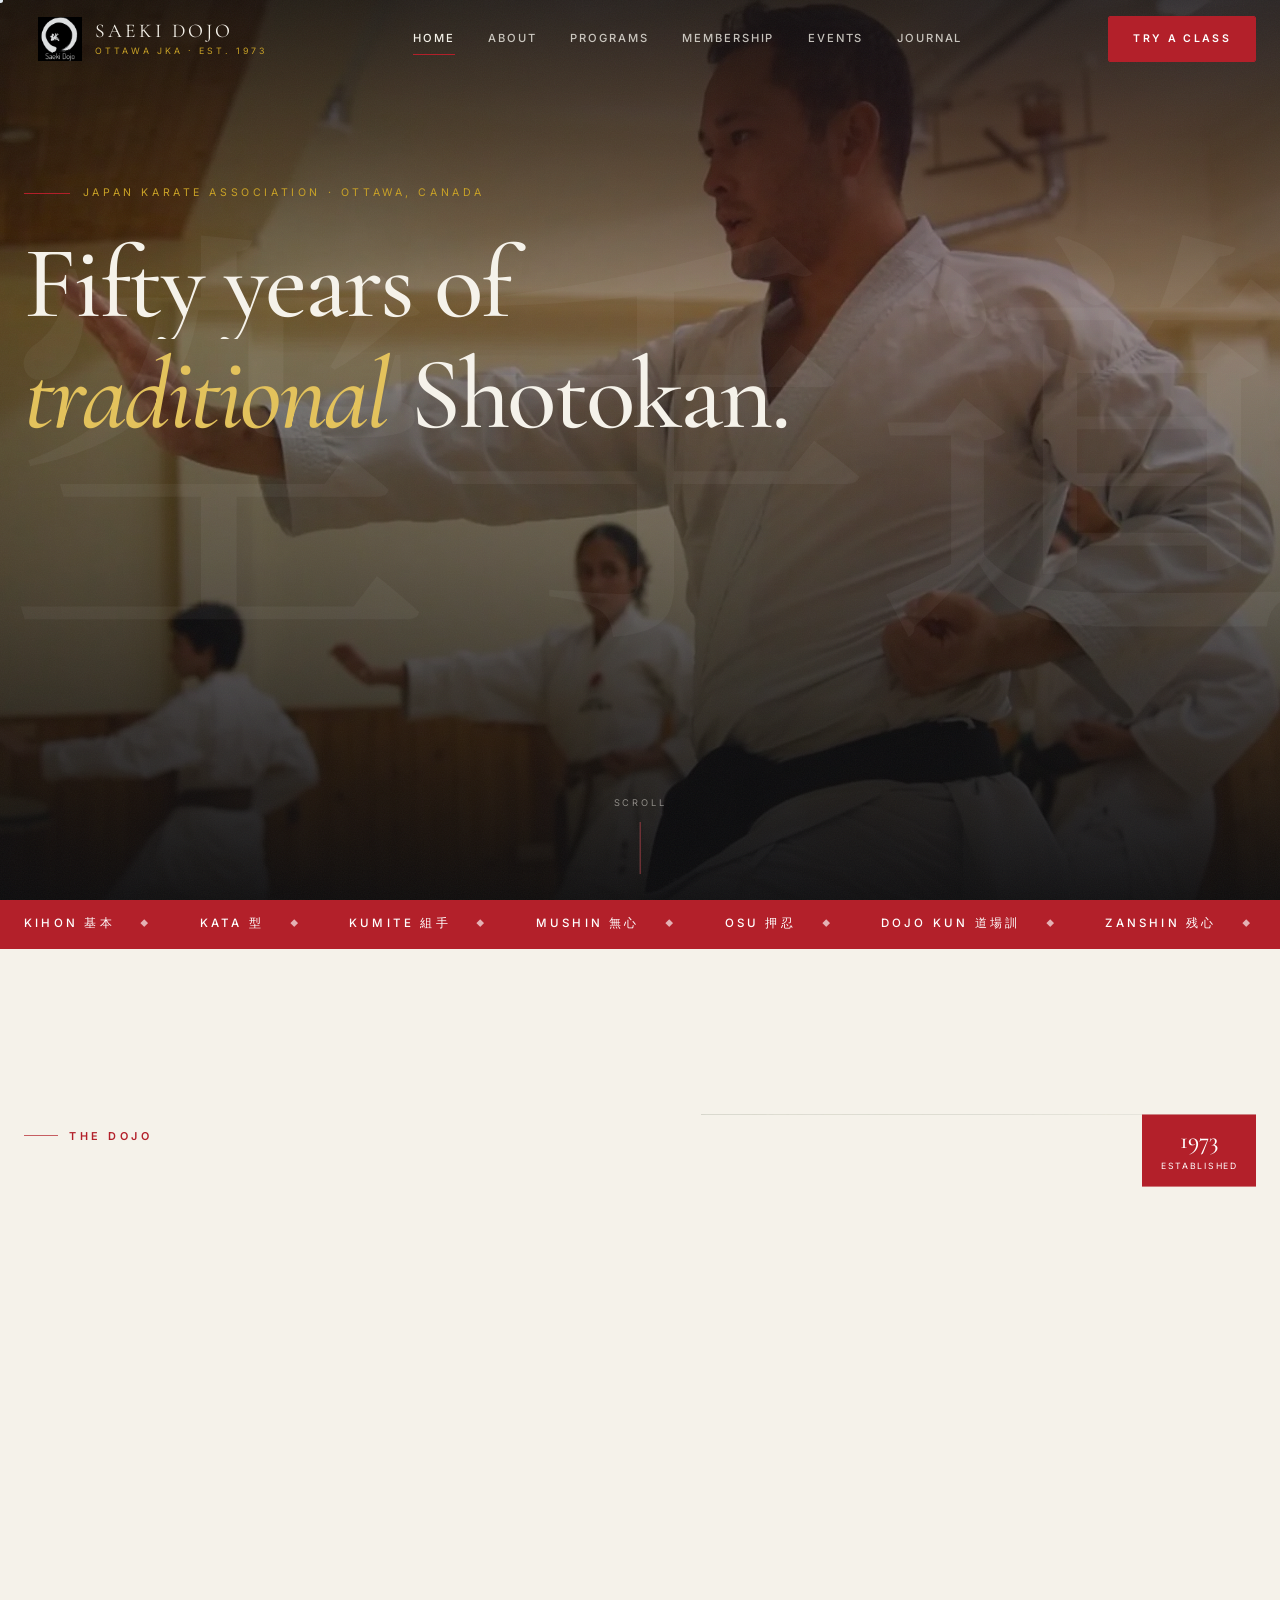
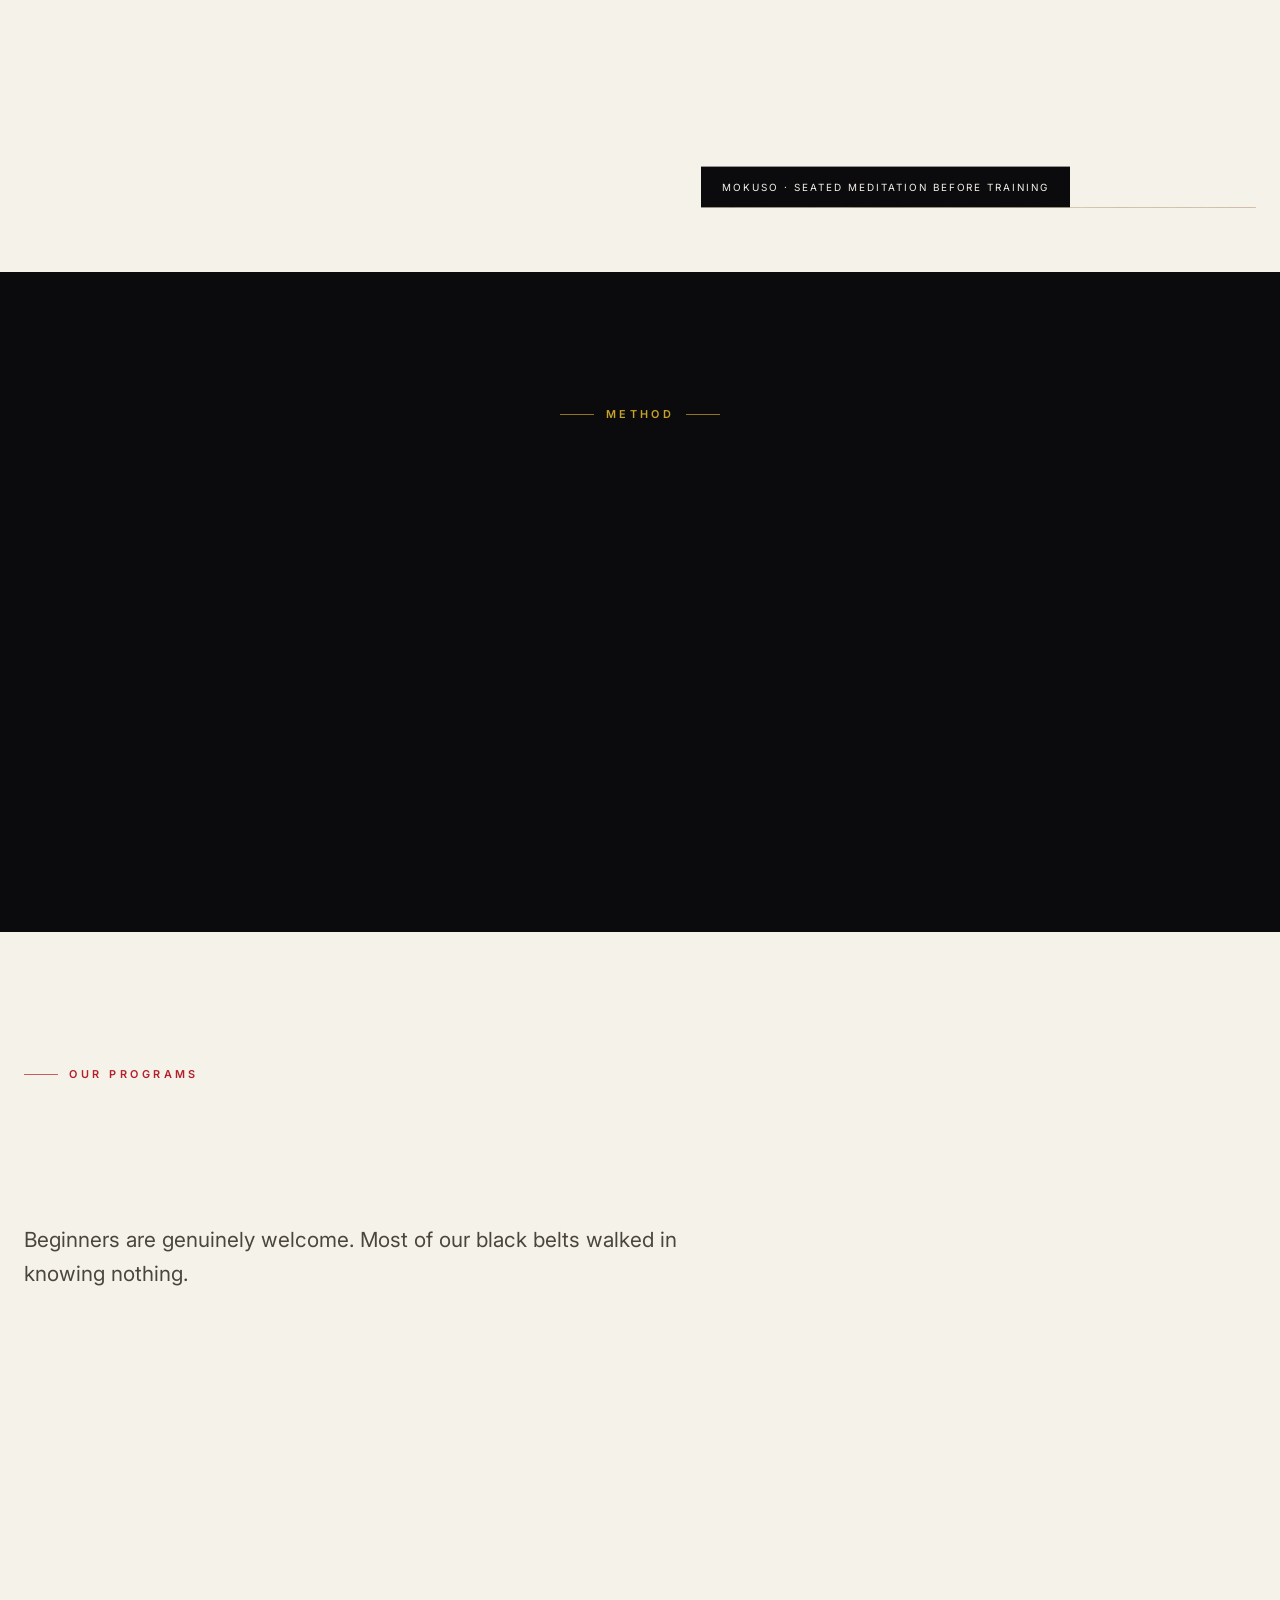
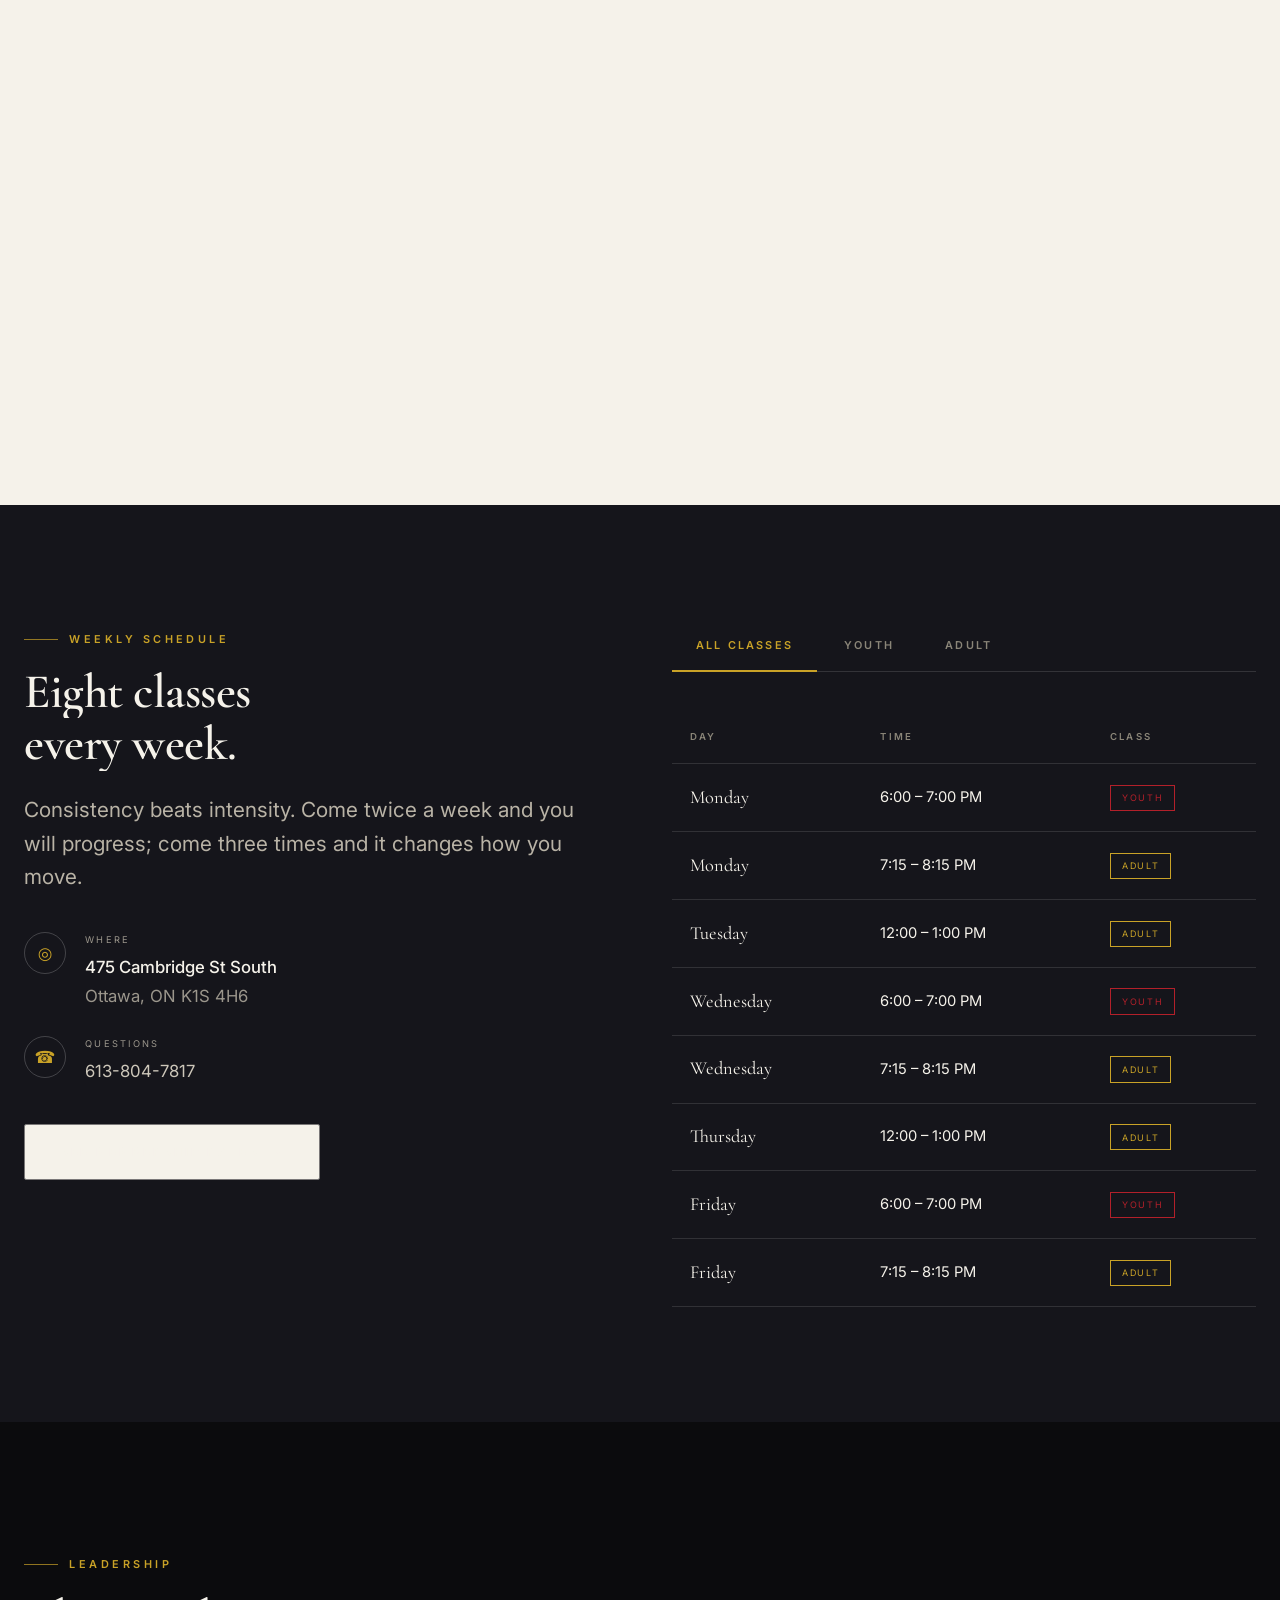
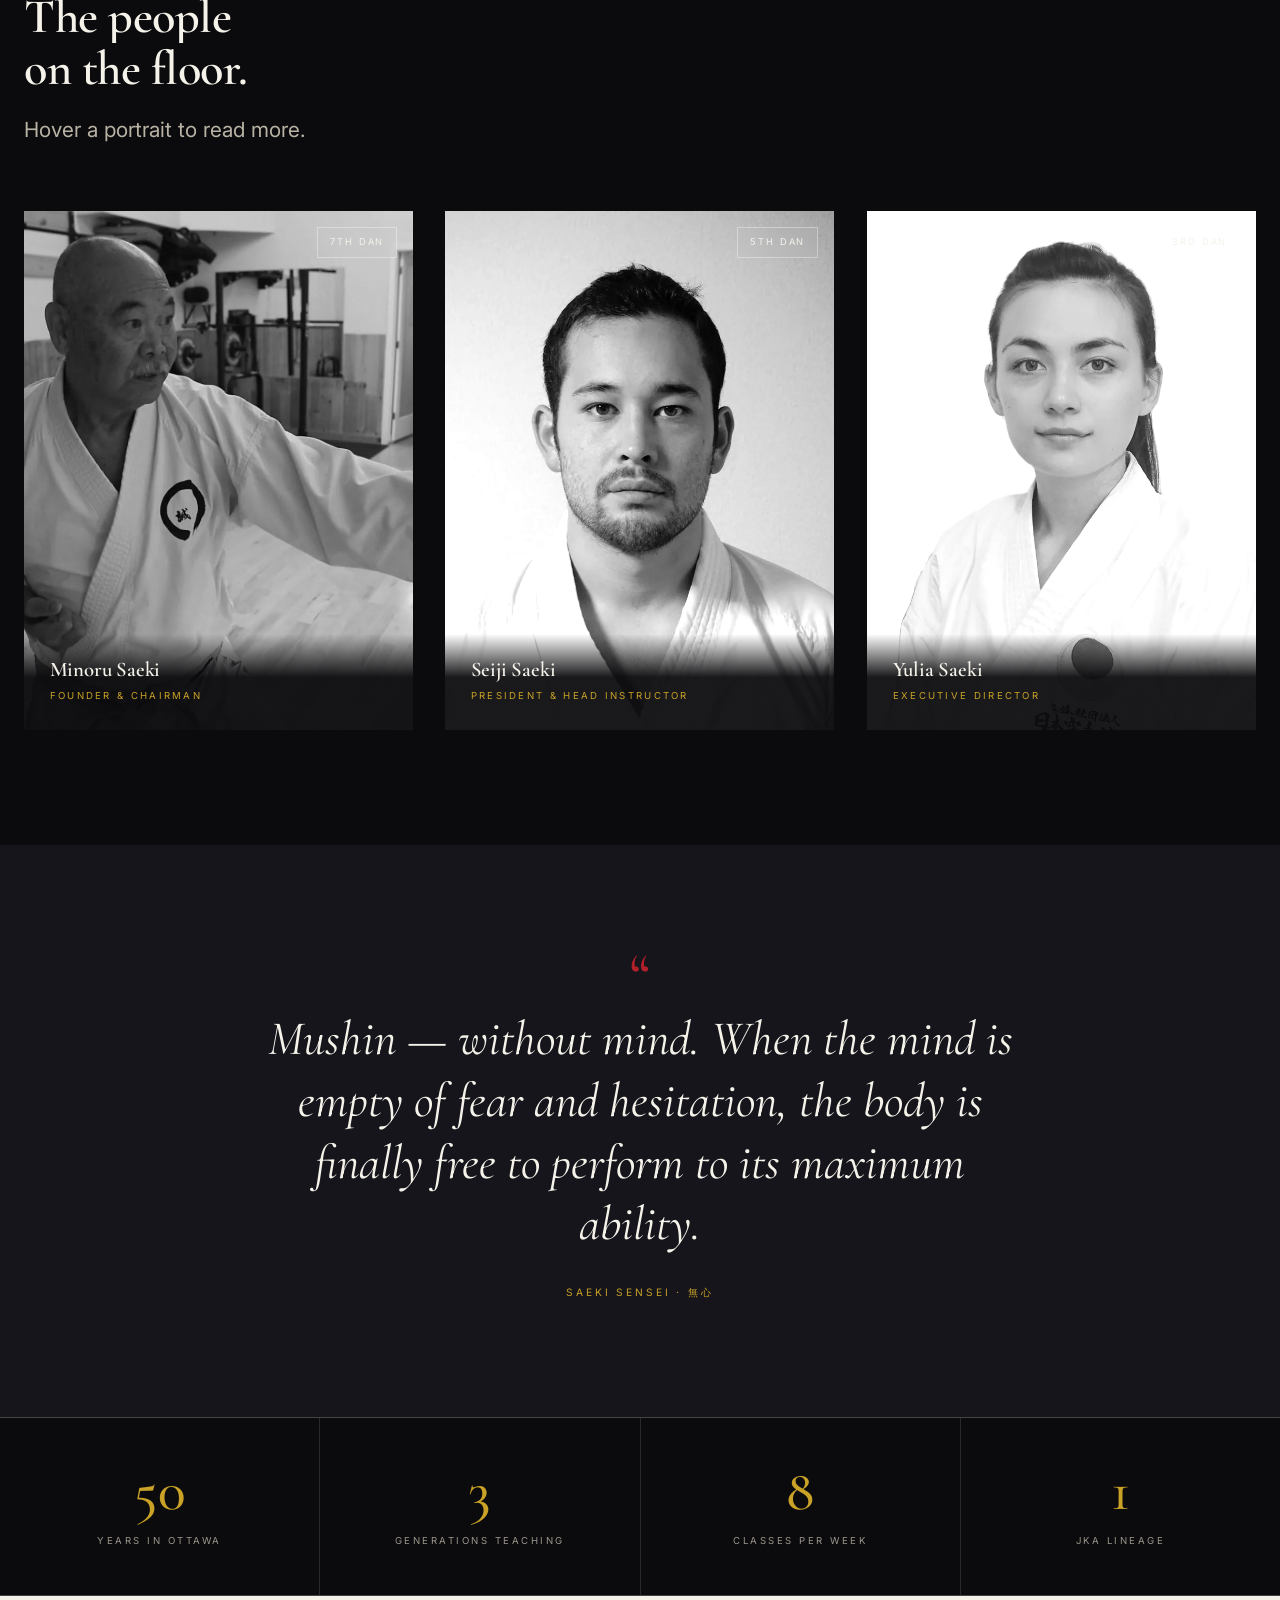
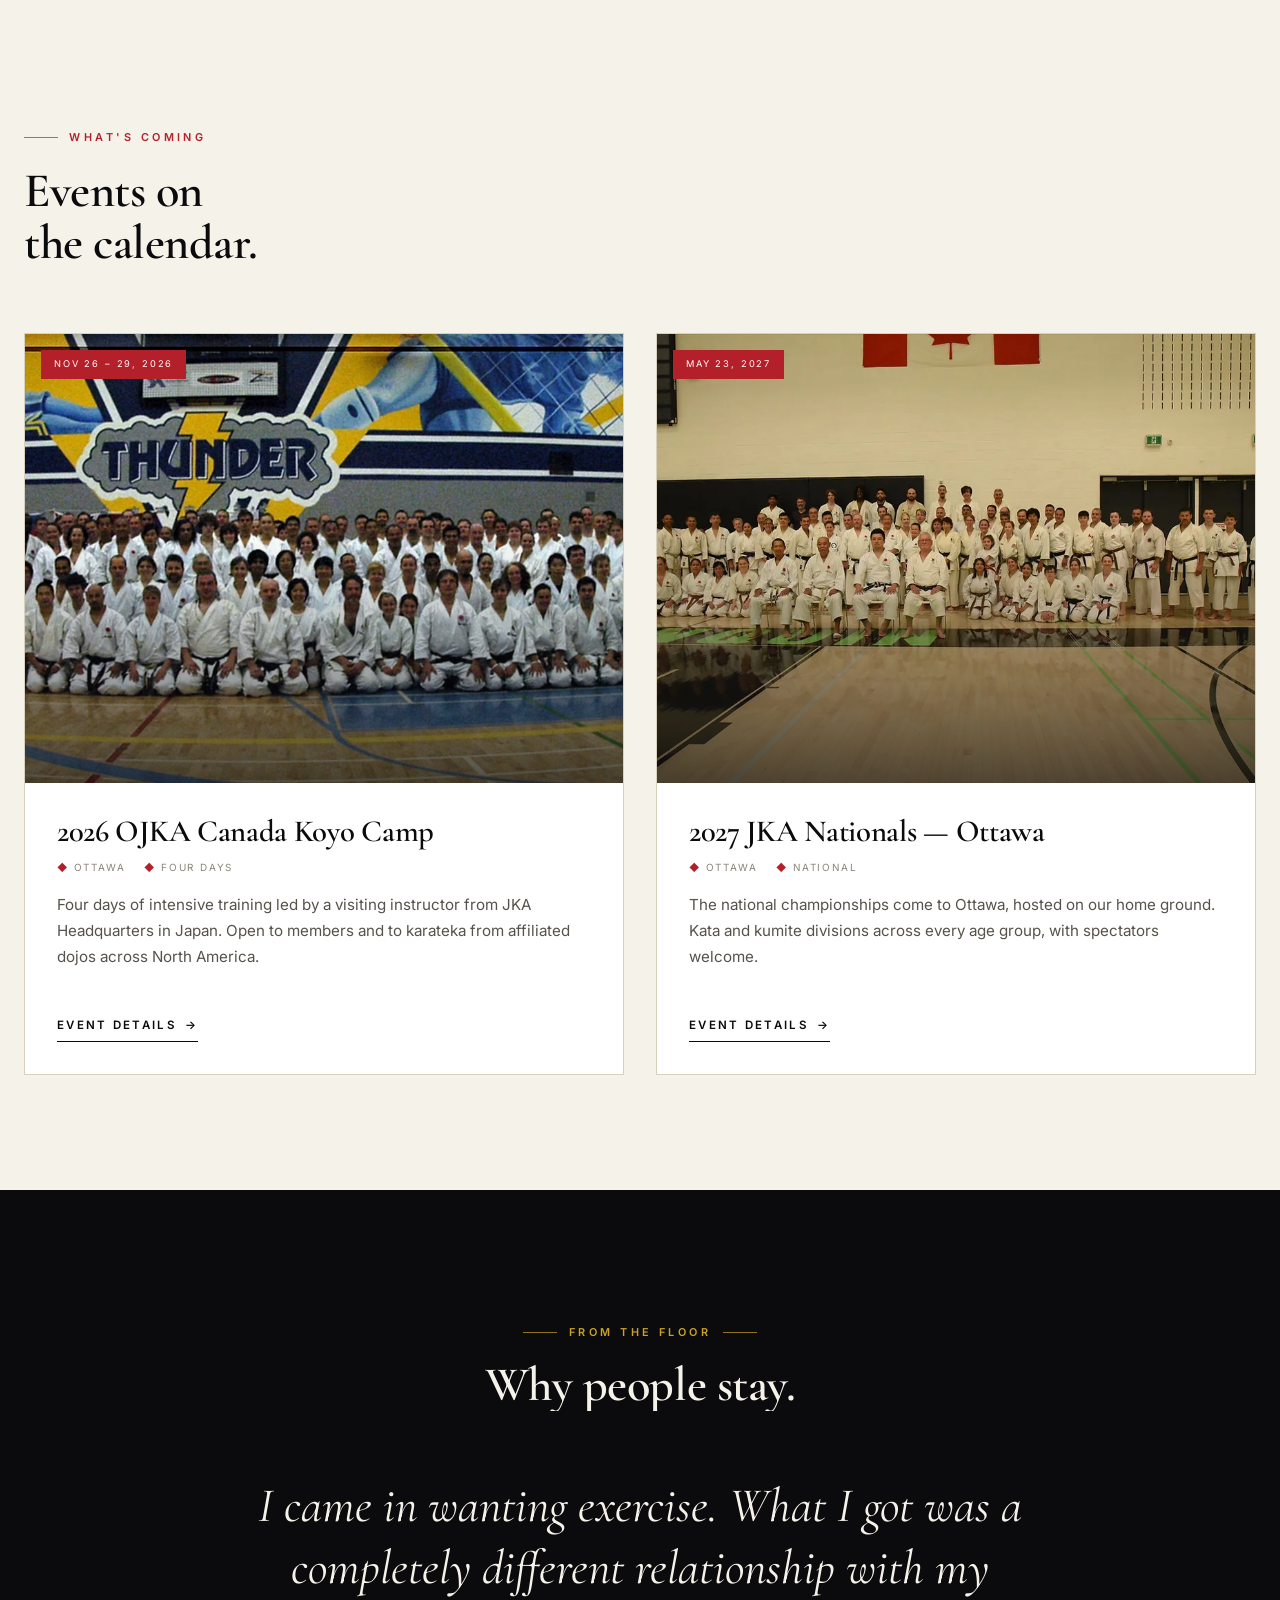
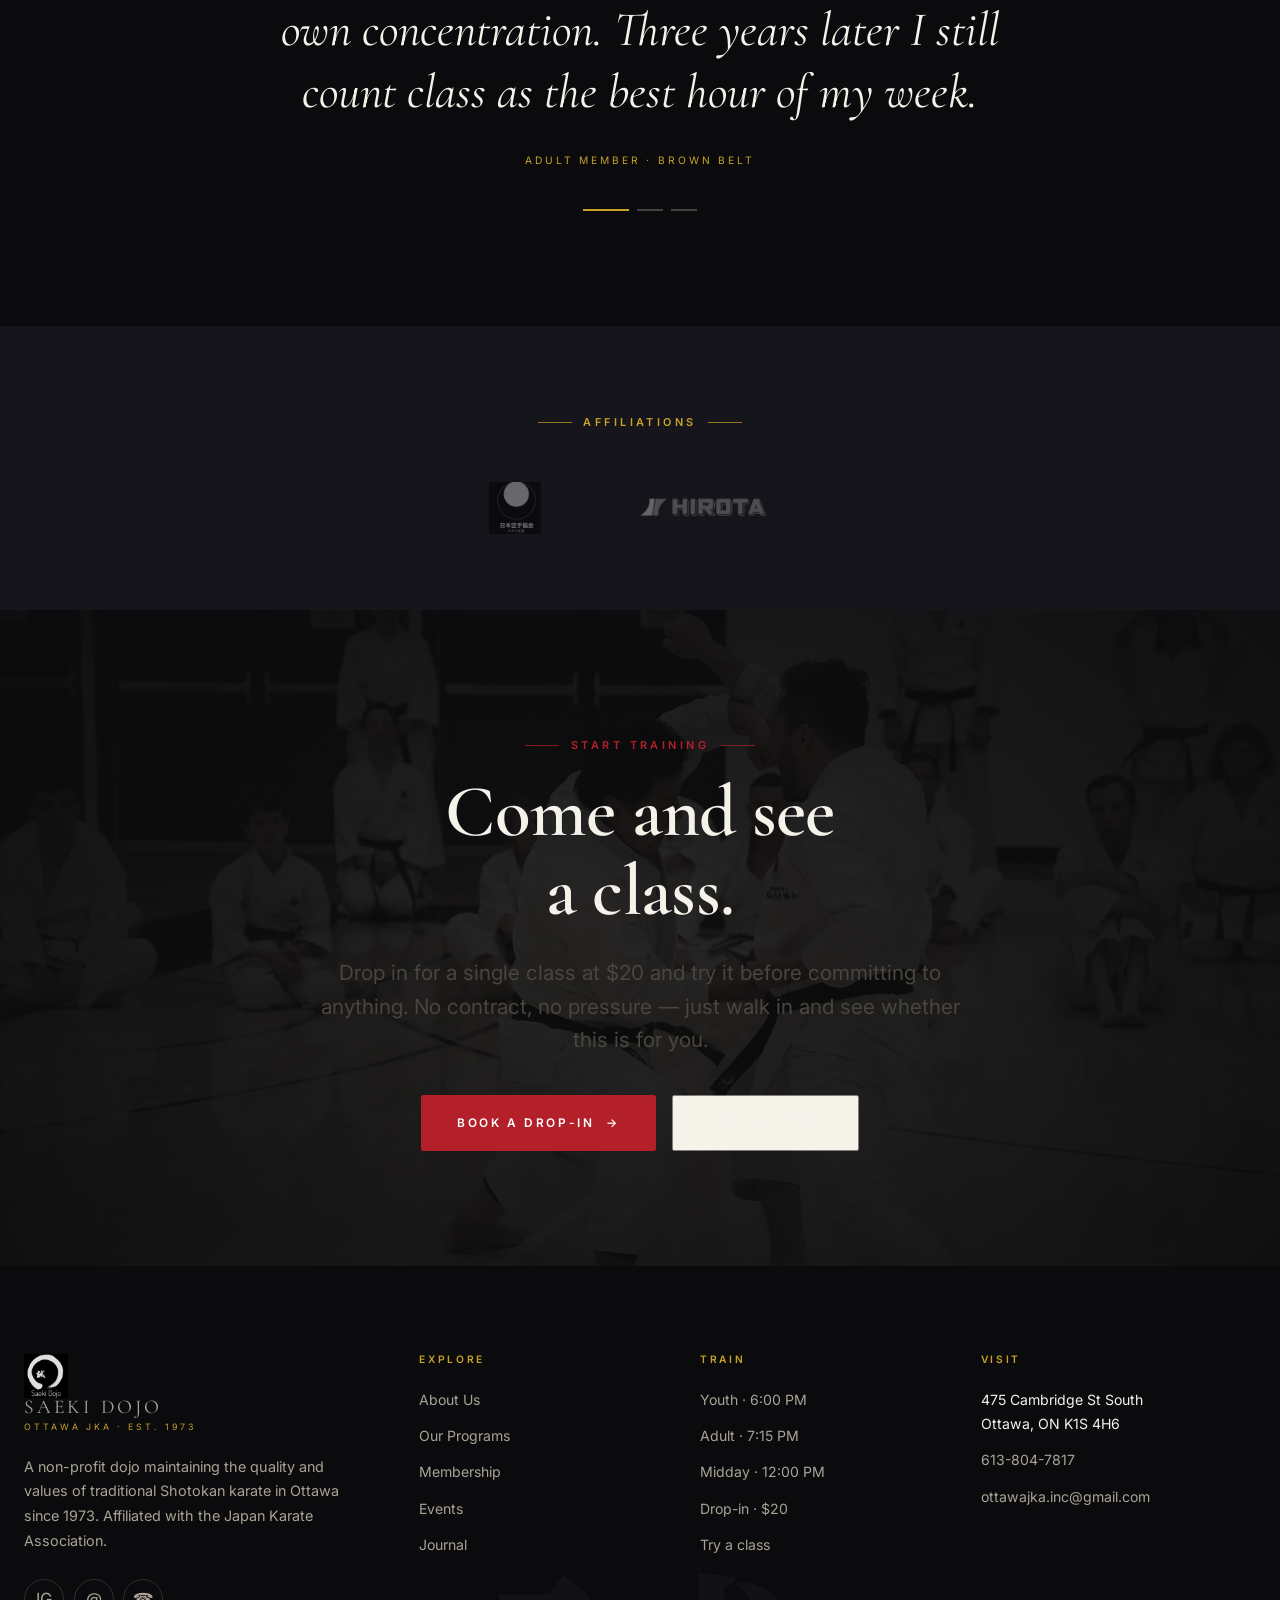
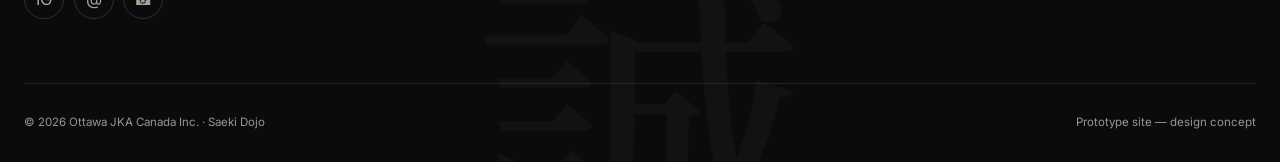
==== commit f86a5f36: "Configure for Vercel deployment Static deploy, no build step. Adds vercel.json with clean URLs, immu" ====
--- a/index.html
+++ b/index.html
@@ -5,32 +5,31 @@
 <meta name="viewport" content="width=device-width, initial-scale=1, viewport-fit=cover">
 <title>Saeki Dojo — Traditional Shotokan Karate in Ottawa | Ottawa JKA Canada</title>
 <meta name="description" content="Founded 1973. Saeki Dojo is Ottawa's Japan Karate Association dojo, teaching traditional Shotokan karate to children, youth and adults on Cambridge Street South.">
-<link rel="canonical" href="https://www.ottawajka.com/">
 <meta property="og:type" content="website">
 <meta property="og:site_name" content="Saeki Dojo">
 <meta property="og:locale" content="en_CA">
-<meta property="og:url" content="https://www.ottawajka.com/">
+<meta property="og:url" content="https://saeki-dojo-website.vercel.app/">
 <meta property="og:title" content="Saeki Dojo — Traditional Shotokan Karate in Ottawa">
 <meta property="og:description" content="Founded 1973. Saeki Dojo is Ottawa's Japan Karate Association dojo, teaching traditional Shotokan karate to children, youth and adults on Cambridge Street South.">
-<meta property="og:image" content="https://www.ottawajka.com/assets/img/hero-1.jpg">
+<meta property="og:image" content="https://saeki-dojo-website.vercel.app/assets/img/hero-1.jpg">
 <meta property="og:image:width" content="1800">
 <meta property="og:image:height" content="1100">
 <meta property="og:image:alt" content="Karate training at Saeki Dojo, Ottawa">
 <meta name="twitter:card" content="summary_large_image">
 <meta name="twitter:title" content="Saeki Dojo — Traditional Shotokan Karate in Ottawa">
 <meta name="twitter:description" content="Founded 1973. Saeki Dojo is Ottawa's Japan Karate Association dojo, teaching traditional Shotokan karate to children, youth and adults on Cambridge Street South.">
-<meta name="twitter:image" content="https://www.ottawajka.com/assets/img/hero-1.jpg">
+<meta name="twitter:image" content="https://saeki-dojo-website.vercel.app/assets/img/hero-1.jpg">
 <script type="application/ld+json">
 {
   "@context": "https://schema.org",
   "@type": "SportsActivityLocation",
-  "@id": "https://www.ottawajka.com/#dojo",
+  "@id": "https://saeki-dojo-website.vercel.app/#dojo",
   "name": "Saeki Dojo",
   "alternateName": "Ottawa JKA Canada",
   "description": "A non-profit dojo maintaining the quality and values of traditional Shotokan karate in Ottawa since 1973. Affiliated with the Japan Karate Association.",
-  "url": "https://www.ottawajka.com/",
-  "logo": "https://www.ottawajka.com/assets/img/logo.png",
-  "image": "https://www.ottawajka.com/assets/img/hero-1.jpg",
+  "url": "https://saeki-dojo-website.vercel.app/",
+  "logo": "https://saeki-dojo-website.vercel.app/assets/img/logo.png",
+  "image": "https://saeki-dojo-website.vercel.app/assets/img/hero-1.jpg",
   "telephone": "+1-613-804-7817",
   "email": "ottawajka.inc@gmail.com",
   "foundingDate": "1973",
@@ -61,6 +60,7 @@
   ]
 }
 </script>
+<meta name="robots" content="noindex, nofollow">
 <meta name="theme-color" content="#0b0b0d">
 <link rel="icon" href="assets/img/logo.png">
 <link rel="preconnect" href="https://fonts.googleapis.com">
@@ -86,7 +86,7 @@
 <!-- header -->
 <header class="header">
   <div class="header__inner">
-    <a class="brand" href="index.html" aria-label="Saeki Dojo home">
+    <a class="brand" href="/" aria-label="Saeki Dojo home">
       <picture><source srcset="assets/img/logo.webp" type="image/webp"><img class="brand__mark" src="assets/img/logo.png" alt="" width="512" height="512" decoding="async"></picture>
       <span class="brand__txt">
         <span class="brand__name">Saeki Dojo</span>
@@ -94,15 +94,15 @@
       </span>
     </a>
     <nav class="nav" aria-label="Primary">
-      <a class="nav__link" href="index.html" aria-current="page">Home</a>
-      <a class="nav__link" href="about.html">About</a>
-      <a class="nav__link" href="programs.html">Programs</a>
-      <a class="nav__link" href="membership.html">Membership</a>
-      <a class="nav__link" href="events.html">Events</a>
-      <a class="nav__link" href="blog.html">Journal</a>
+      <a class="nav__link" href="/" aria-current="page">Home</a>
+      <a class="nav__link" href="/about">About</a>
+      <a class="nav__link" href="/programs">Programs</a>
+      <a class="nav__link" href="/membership">Membership</a>
+      <a class="nav__link" href="/events">Events</a>
+      <a class="nav__link" href="/blog">Journal</a>
     </nav>
     <div class="header__cta">
-      <a class="btn btn--crimson btn--sm" href="contact.html" data-magnetic><span>Try a class</span></a>
+      <a class="btn btn--crimson btn--sm" href="/contact" data-magnetic><span>Try a class</span></a>
       <button class="burger" aria-label="Open menu" aria-expanded="false"><span></span><span></span><span></span></button>
     </div>
   </div>
@@ -111,13 +111,13 @@
 <!-- mobile nav -->
 <div class="mnav" id="mnav">
   <ul class="mnav__list">
-    <li><a href="index.html"><span class="num">01</span>Home</a></li>
-    <li><a href="about.html"><span class="num">02</span>About Us</a></li>
-    <li><a href="programs.html"><span class="num">03</span>Our Programs</a></li>
-    <li><a href="membership.html"><span class="num">04</span>Membership</a></li>
-    <li><a href="events.html"><span class="num">05</span>Events</a></li>
-    <li><a href="blog.html"><span class="num">06</span>Journal</a></li>
-    <li><a href="contact.html"><span class="num">07</span>Contact</a></li>
+    <li><a href="/"><span class="num">01</span>Home</a></li>
+    <li><a href="/about"><span class="num">02</span>About Us</a></li>
+    <li><a href="/programs"><span class="num">03</span>Our Programs</a></li>
+    <li><a href="/membership"><span class="num">04</span>Membership</a></li>
+    <li><a href="/events"><span class="num">05</span>Events</a></li>
+    <li><a href="/blog"><span class="num">06</span>Journal</a></li>
+    <li><a href="/contact"><span class="num">07</span>Contact</a></li>
   </ul>
   <div class="mnav__foot">
     <span>475 Cambridge St South, Ottawa, ON K1S 4H6</span>
@@ -152,10 +152,10 @@
       since 1973 — three generations of instruction, one unbroken line back to Tokyo.
     </p>
     <div class="hero__actions" data-reveal="up" data-delay="640">
-      <a class="btn btn--crimson" href="contact.html" data-magnetic>
+      <a class="btn btn--crimson" href="/contact" data-magnetic>
         <span>Book a drop-in class</span><span class="btn__arrow">&rarr;</span>
       </a>
-      <a class="btn btn--on-dark" href="programs.html"><span>View programs</span></a>
+      <a class="btn btn--on-dark" href="/programs"><span>View programs</span></a>
     </div>
     <div class="hero__meta" data-reveal="up" data-delay="780">
       <div><b><span data-count="53">0</span></b><small>Years teaching</small></div>
@@ -197,7 +197,7 @@
         requirements, and maintain a direct relationship with JKA Headquarters in Tokyo.
       </p>
       <div style="margin-top:2.2rem" data-reveal="up" data-delay="340">
-        <a class="tlink" href="about.html"><span>Read our history</span><span class="btn__arrow">&rarr;</span></a>
+        <a class="tlink" href="/about"><span>Read our history</span><span class="btn__arrow">&rarr;</span></a>
       </div>
     </div>
     <div class="figure figure--tall media-reveal" data-parallax="0.06">
@@ -255,7 +255,7 @@
           <div class="card__meta"><span><i>◆</i> Mon · Wed · Fri</span><span><i>◆</i> 6:00 – 7:00 PM</span></div>
           <p>Classes designed for ages 17 and under. Students build resilience, focus and athletic
              performance inside a structure that rewards effort rather than noise.</p>
-          <div class="card__foot"><a class="tlink" href="programs.html"><span>Details</span><span class="btn__arrow">&rarr;</span></a></div>
+          <div class="card__foot"><a class="tlink" href="/programs"><span>Details</span><span class="btn__arrow">&rarr;</span></a></div>
         </div>
       </article>
 
@@ -269,7 +269,7 @@
           <div class="card__meta"><span><i>◆</i> Mon · Wed · Fri 7:15 PM</span><span><i>◆</i> Tue · Thu 12:00 PM</span></div>
           <p>Traditional Japanese karate for all levels. Develop your skills at a real pace —
              from a first white belt to practitioners with decades on the floor.</p>
-          <div class="card__foot"><a class="tlink" href="programs.html"><span>Details</span><span class="btn__arrow">&rarr;</span></a></div>
+          <div class="card__foot"><a class="tlink" href="/programs"><span>Details</span><span class="btn__arrow">&rarr;</span></a></div>
         </div>
       </article>
 
@@ -283,7 +283,7 @@
           <div class="card__meta"><span><i>◆</i> Seasonal</span><span><i>◆</i> JKA instructors</span></div>
           <p>Intensive training weekends led by visiting instructors from Japan, including our
              annual Koyo Camp — one of the longest-running events of its kind in North America.</p>
-          <div class="card__foot"><a class="tlink" href="events.html"><span>Upcoming events</span><span class="btn__arrow">&rarr;</span></a></div>
+          <div class="card__foot"><a class="tlink" href="/events"><span>Upcoming events</span><span class="btn__arrow">&rarr;</span></a></div>
         </div>
       </article>
 
@@ -312,7 +312,7 @@
         </li>
       </ul>
       <div style="margin-top:2.4rem" data-reveal="up" data-delay="260">
-        <a class="btn btn--on-dark" href="membership.html"><span>See membership rates</span><span class="btn__arrow">&rarr;</span></a>
+        <a class="btn btn--on-dark" href="/membership"><span>See membership rates</span><span class="btn__arrow">&rarr;</span></a>
       </div>
     </div>
 
@@ -455,7 +455,7 @@
           <div class="card__meta"><span><i>◆</i> Ottawa</span><span><i>◆</i> Four days</span></div>
           <p>Four days of intensive training led by a visiting instructor from JKA Headquarters in
              Japan. Open to members and to karateka from affiliated dojos across North America.</p>
-          <div class="card__foot"><a class="tlink" href="events.html"><span>Event details</span><span class="btn__arrow">&rarr;</span></a></div>
+          <div class="card__foot"><a class="tlink" href="/events"><span>Event details</span><span class="btn__arrow">&rarr;</span></a></div>
         </div>
       </article>
       <article class="card" data-reveal="up" data-delay="140">
@@ -468,7 +468,7 @@
           <div class="card__meta"><span><i>◆</i> Ottawa</span><span><i>◆</i> National</span></div>
           <p>The national championships come to Ottawa, hosted on our home ground. Kata and kumite
              divisions across every age group, with spectators welcome.</p>
-          <div class="card__foot"><a class="tlink" href="events.html"><span>Event details</span><span class="btn__arrow">&rarr;</span></a></div>
+          <div class="card__foot"><a class="tlink" href="/events"><span>Event details</span><span class="btn__arrow">&rarr;</span></a></div>
         </div>
       </article>
     </div>
@@ -533,7 +533,7 @@
       no pressure — just walk in and see whether this is for you.
     </p>
     <div style="margin-top:2.4rem;display:flex;gap:1rem;justify-content:center;flex-wrap:wrap" data-reveal="up" data-delay="220">
-      <a class="btn btn--crimson" href="contact.html" data-magnetic><span>Book a drop-in</span><span class="btn__arrow">&rarr;</span></a>
+      <a class="btn btn--crimson" href="/contact" data-magnetic><span>Book a drop-in</span><span class="btn__arrow">&rarr;</span></a>
       <a class="btn btn--on-dark" href="tel:+16138047817"><span>613-804-7817</span></a>
     </div>
   </div>
@@ -547,7 +547,7 @@
   <div class="shell">
     <div class="footer__grid">
       <div>
-        <a class="brand" href="index.html" style="margin-bottom:1.4rem">
+        <a class="brand" href="/" style="margin-bottom:1.4rem">
           <picture><source srcset="assets/img/logo.webp" type="image/webp"><img class="brand__mark" src="assets/img/logo.png" alt="" width="512" height="512" decoding="async"></picture>
           <span class="brand__txt">
             <span class="brand__name">Saeki Dojo</span>
@@ -565,21 +565,21 @@
       <div>
         <h4>Explore</h4>
         <ul>
-          <li><a href="about.html">About Us</a></li>
-          <li><a href="programs.html">Our Programs</a></li>
-          <li><a href="membership.html">Membership</a></li>
-          <li><a href="events.html">Events</a></li>
-          <li><a href="blog.html">Journal</a></li>
+          <li><a href="/about">About Us</a></li>
+          <li><a href="/programs">Our Programs</a></li>
+          <li><a href="/membership">Membership</a></li>
+          <li><a href="/events">Events</a></li>
+          <li><a href="/blog">Journal</a></li>
         </ul>
       </div>
       <div>
         <h4>Train</h4>
         <ul>
-          <li><a href="programs.html">Youth · 6:00 PM</a></li>
-          <li><a href="programs.html">Adult · 7:15 PM</a></li>
-          <li><a href="programs.html">Midday · 12:00 PM</a></li>
-          <li><a href="membership.html">Drop-in · $20</a></li>
-          <li><a href="contact.html">Try a class</a></li>
+          <li><a href="/programs">Youth · 6:00 PM</a></li>
+          <li><a href="/programs">Adult · 7:15 PM</a></li>
+          <li><a href="/programs">Midday · 12:00 PM</a></li>
+          <li><a href="/membership">Drop-in · $20</a></li>
+          <li><a href="/contact">Try a class</a></li>
         </ul>
       </div>
       <div>
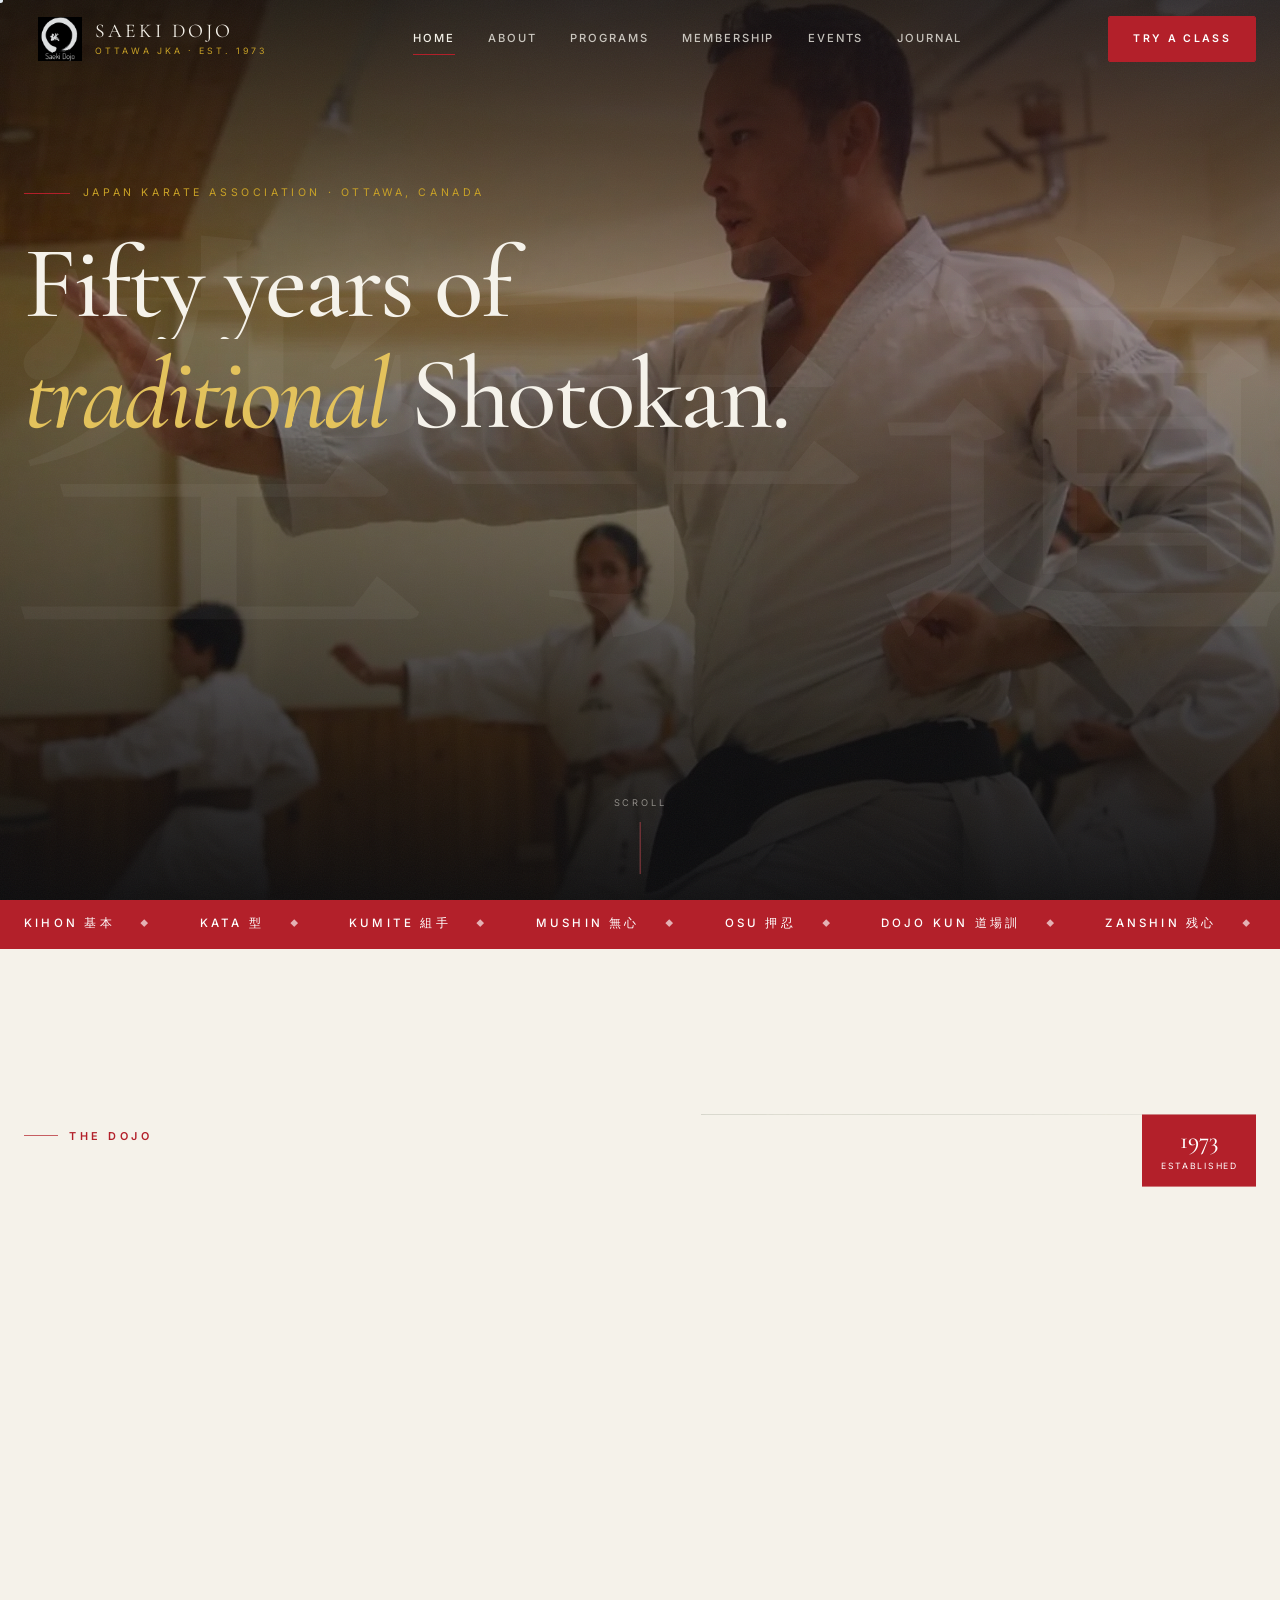
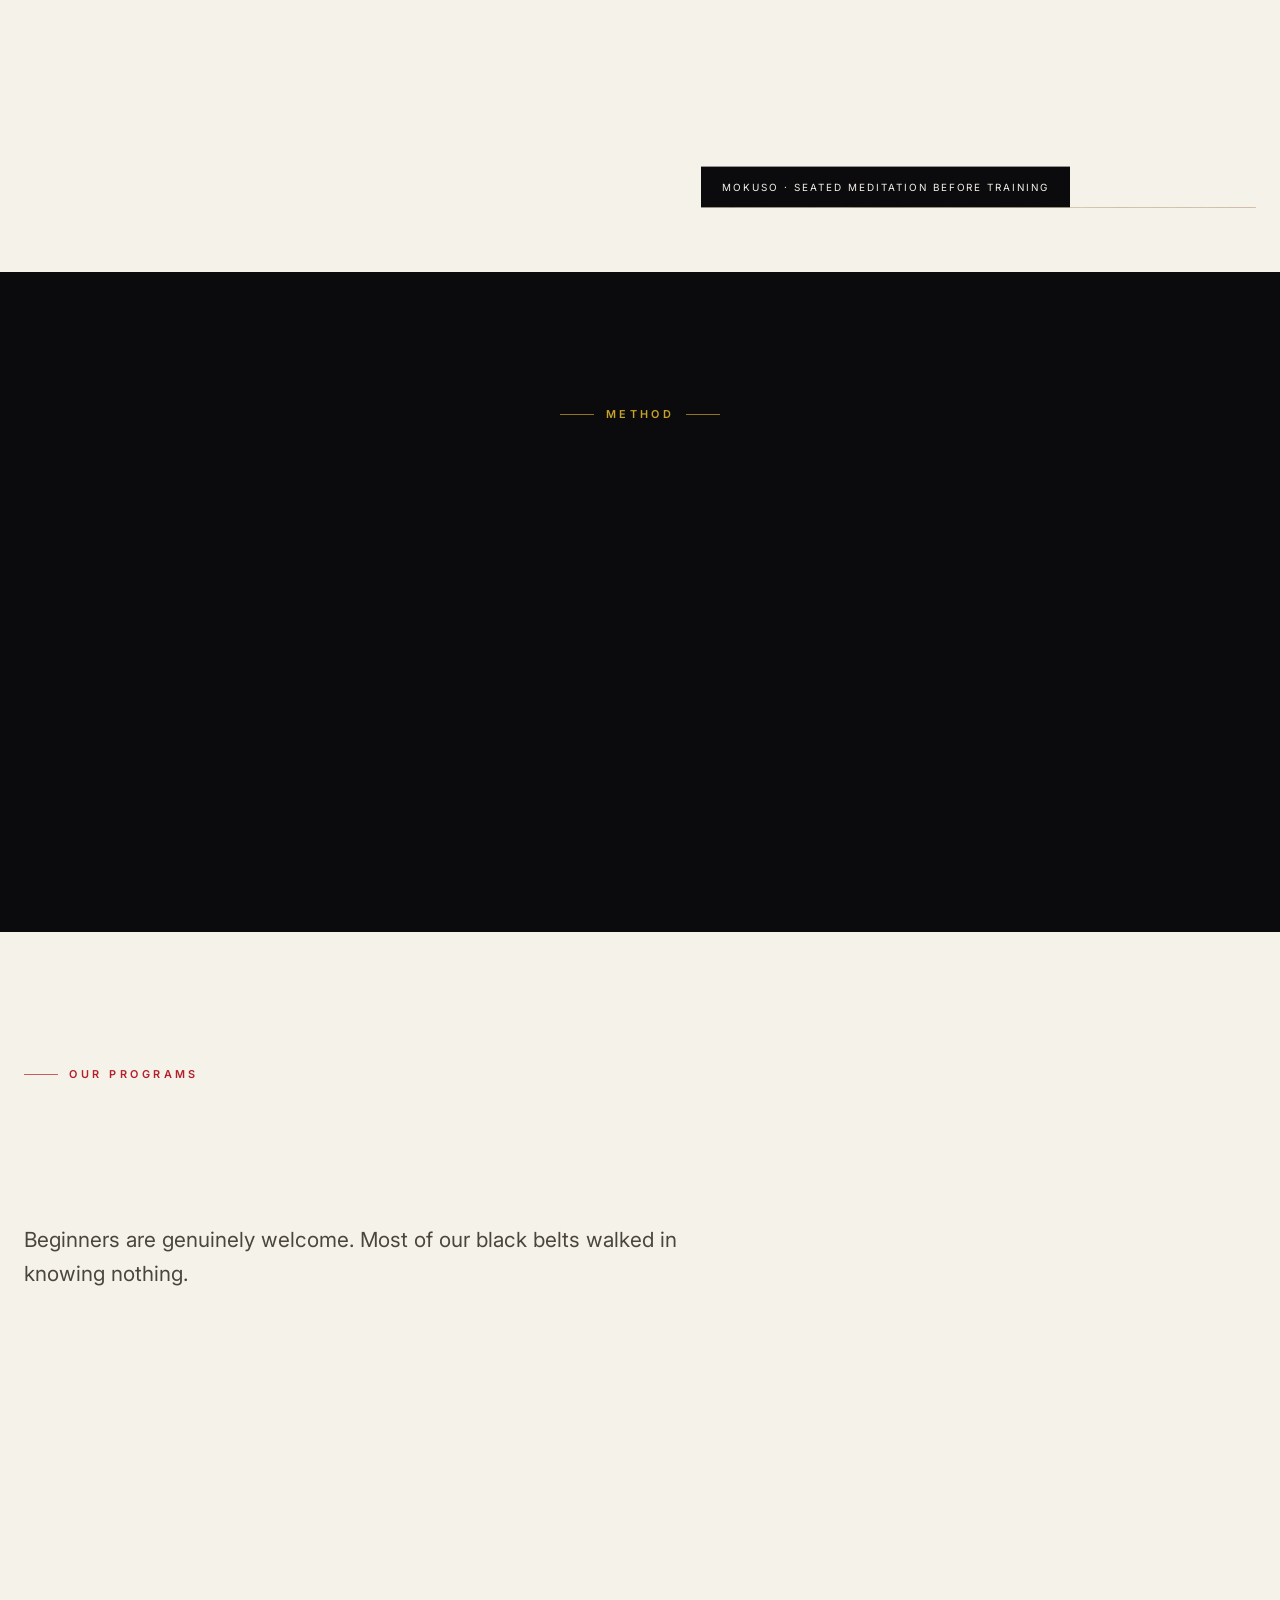
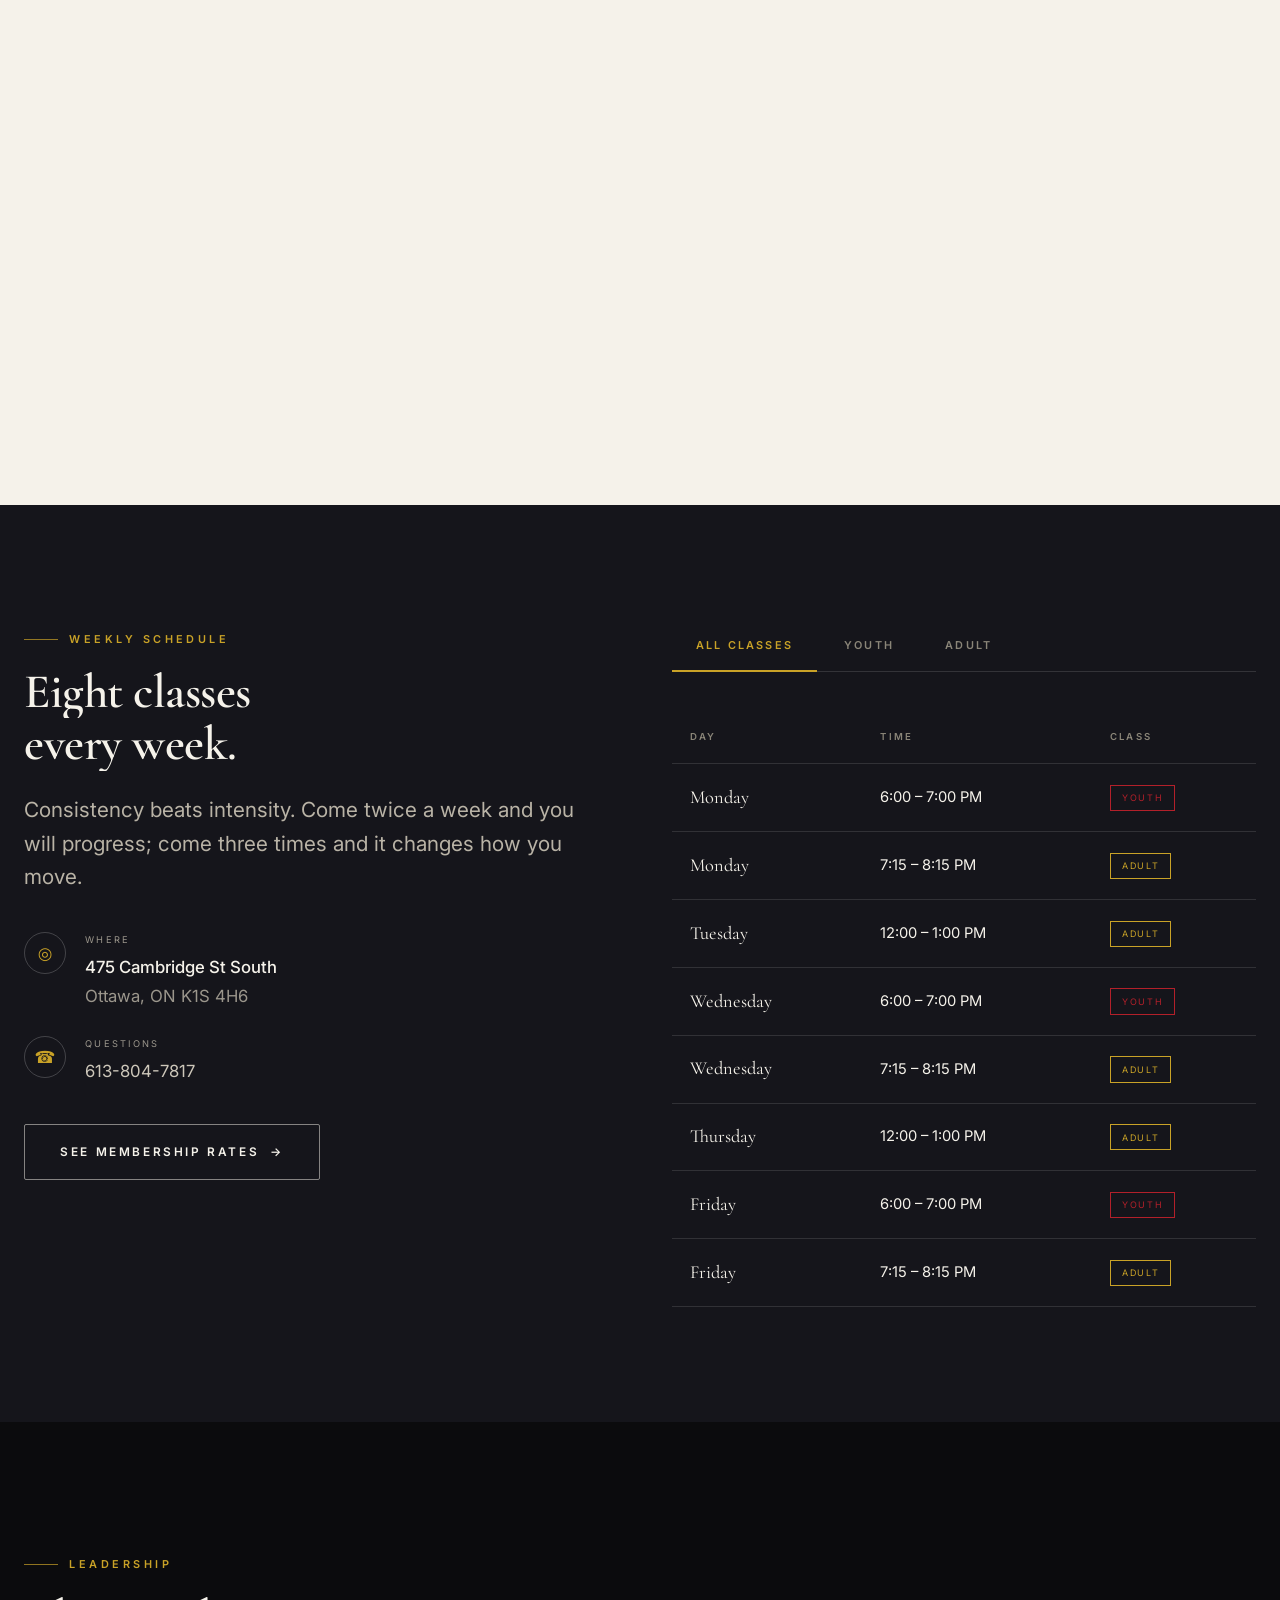
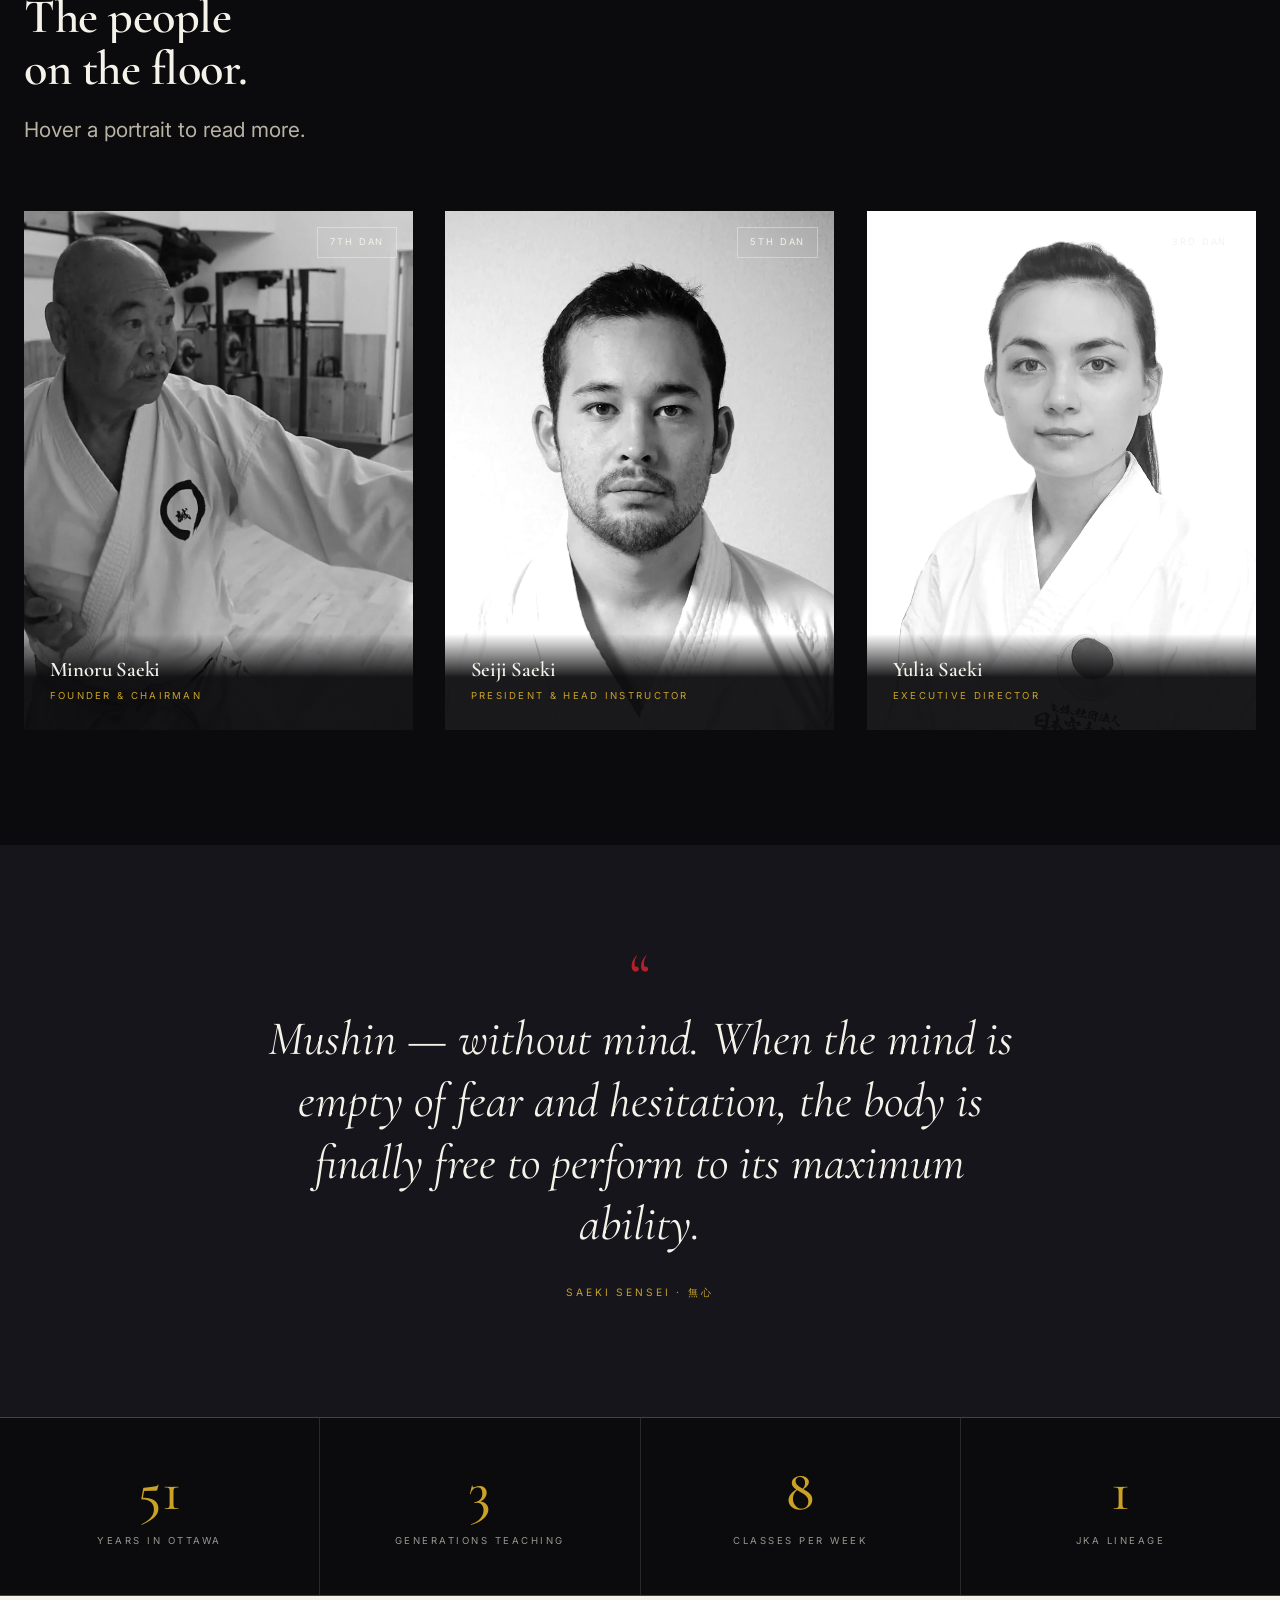
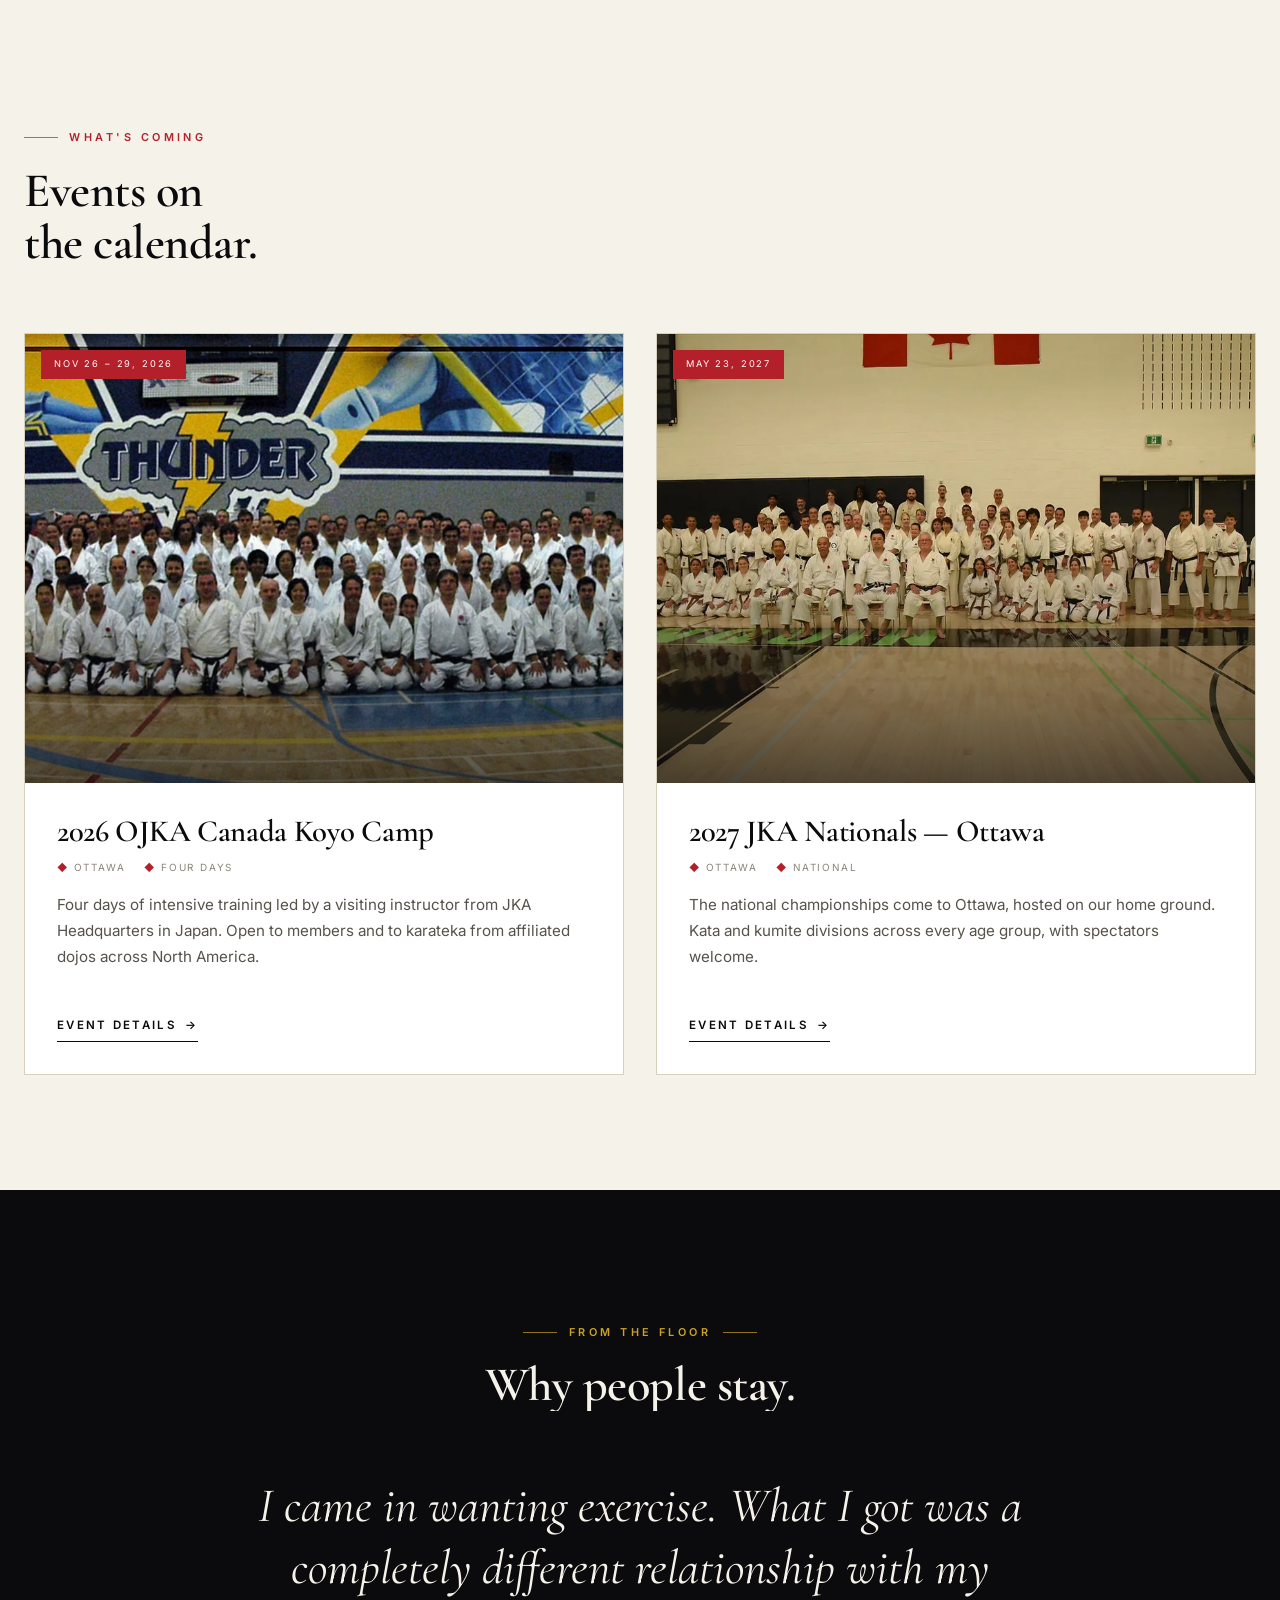
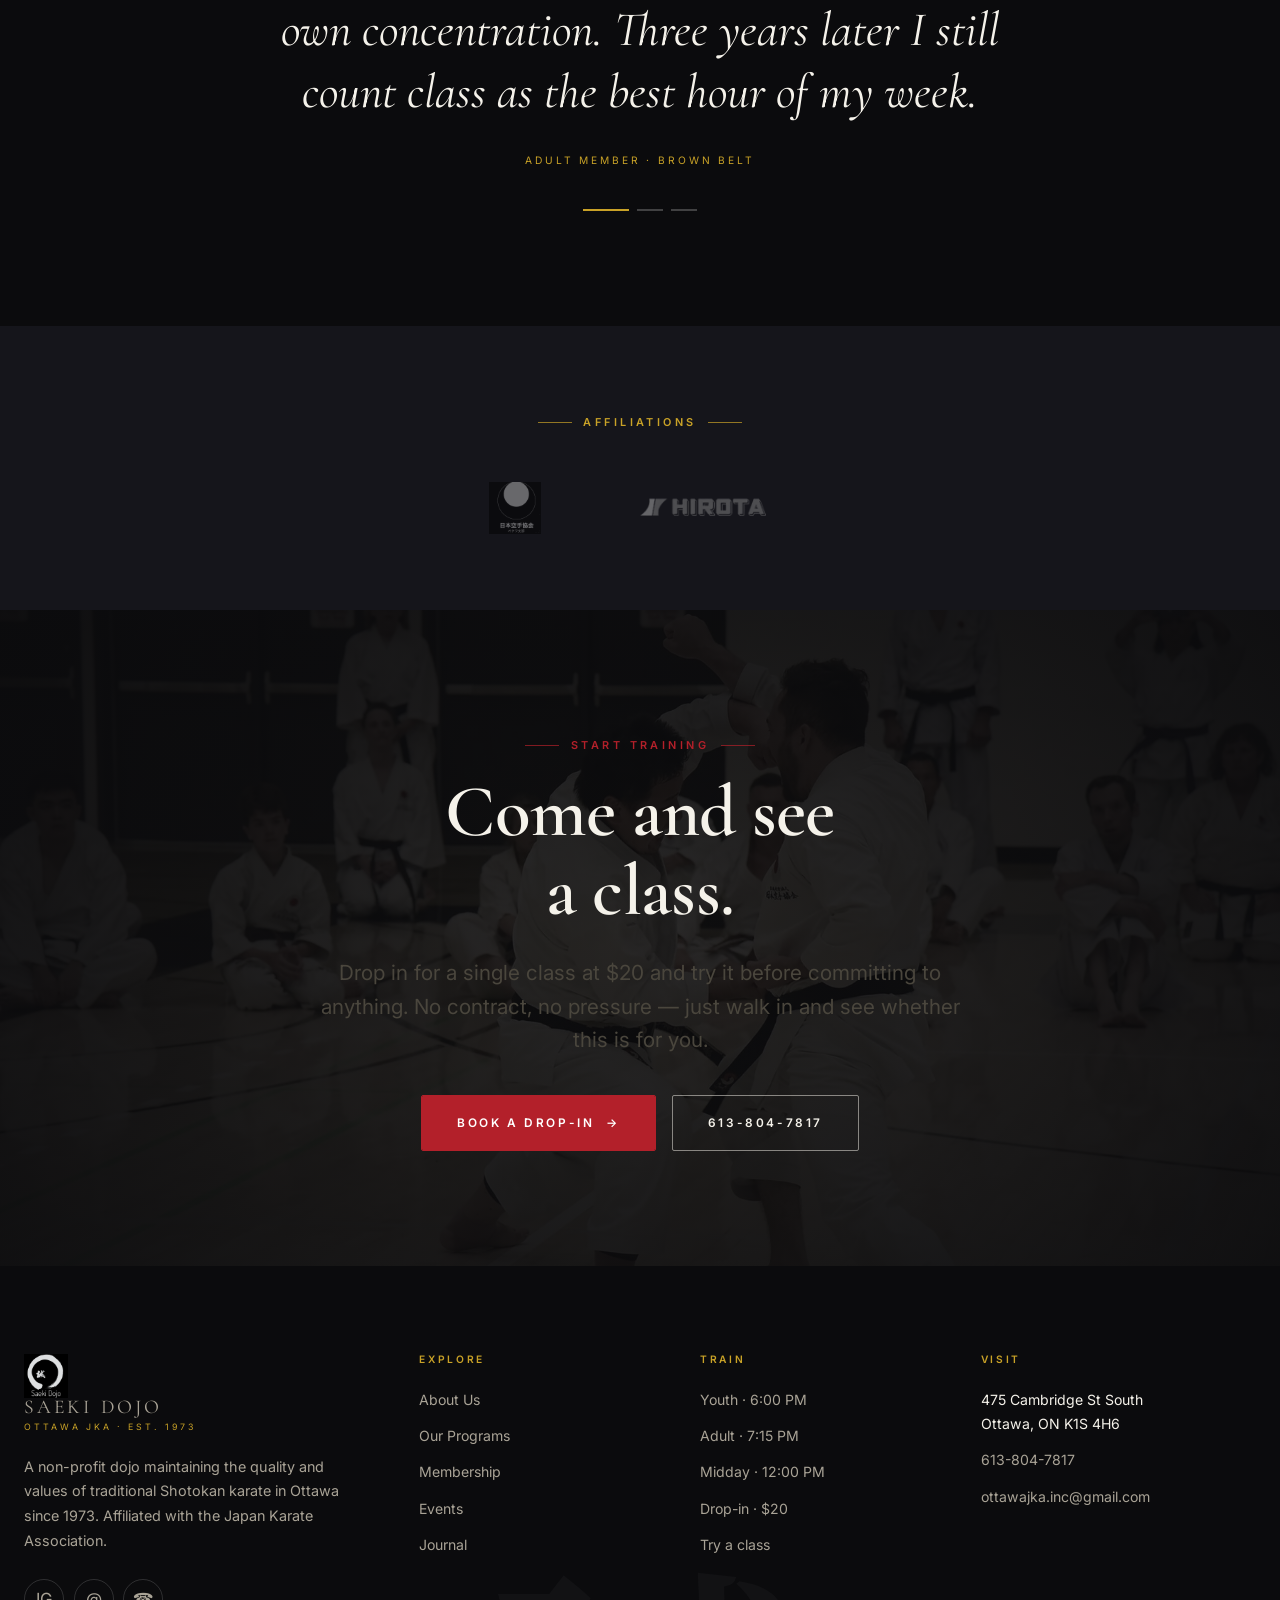
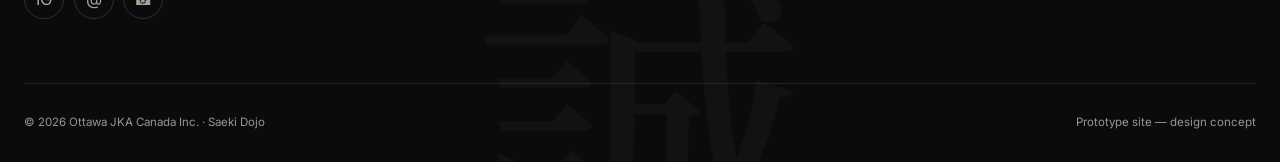
==== commit 5c904389: "Rework the layout for phones The breakpoints stopped at 720px, so nothing was tuned for the 360-430p" ====
--- a/index.html
+++ b/index.html
@@ -328,14 +328,14 @@
         <div class="table-wrap"><table class="sched">
           <thead><tr><th>Day</th><th>Time</th><th>Class</th></tr></thead>
           <tbody>
-            <tr><td>Monday</td><td>6:00 – 7:00 PM</td><td><span class="pill pill--youth">Youth</span></td></tr>
-            <tr><td>Monday</td><td>7:15 – 8:15 PM</td><td><span class="pill pill--adult">Adult</span></td></tr>
-            <tr><td>Tuesday</td><td>12:00 – 1:00 PM</td><td><span class="pill pill--adult">Adult</span></td></tr>
-            <tr><td>Wednesday</td><td>6:00 – 7:00 PM</td><td><span class="pill pill--youth">Youth</span></td></tr>
-            <tr><td>Wednesday</td><td>7:15 – 8:15 PM</td><td><span class="pill pill--adult">Adult</span></td></tr>
-            <tr><td>Thursday</td><td>12:00 – 1:00 PM</td><td><span class="pill pill--adult">Adult</span></td></tr>
-            <tr><td>Friday</td><td>6:00 – 7:00 PM</td><td><span class="pill pill--youth">Youth</span></td></tr>
-            <tr><td>Friday</td><td>7:15 – 8:15 PM</td><td><span class="pill pill--adult">Adult</span></td></tr>
+            <tr><td data-label="Day">Monday</td><td data-label="Time">6:00 – 7:00 PM</td><td data-label="Class"><span class="pill pill--youth">Youth</span></td></tr>
+            <tr><td data-label="Day">Monday</td><td data-label="Time">7:15 – 8:15 PM</td><td data-label="Class"><span class="pill pill--adult">Adult</span></td></tr>
+            <tr><td data-label="Day">Tuesday</td><td data-label="Time">12:00 – 1:00 PM</td><td data-label="Class"><span class="pill pill--adult">Adult</span></td></tr>
+            <tr><td data-label="Day">Wednesday</td><td data-label="Time">6:00 – 7:00 PM</td><td data-label="Class"><span class="pill pill--youth">Youth</span></td></tr>
+            <tr><td data-label="Day">Wednesday</td><td data-label="Time">7:15 – 8:15 PM</td><td data-label="Class"><span class="pill pill--adult">Adult</span></td></tr>
+            <tr><td data-label="Day">Thursday</td><td data-label="Time">12:00 – 1:00 PM</td><td data-label="Class"><span class="pill pill--adult">Adult</span></td></tr>
+            <tr><td data-label="Day">Friday</td><td data-label="Time">6:00 – 7:00 PM</td><td data-label="Class"><span class="pill pill--youth">Youth</span></td></tr>
+            <tr><td data-label="Day">Friday</td><td data-label="Time">7:15 – 8:15 PM</td><td data-label="Class"><span class="pill pill--adult">Adult</span></td></tr>
           </tbody>
         </table></div>
       </div>
@@ -344,9 +344,9 @@
         <div class="table-wrap"><table class="sched">
           <thead><tr><th>Day</th><th>Time</th><th>Ages</th></tr></thead>
           <tbody>
-            <tr><td>Monday</td><td>6:00 – 7:00 PM</td><td>17 &amp; under</td></tr>
-            <tr><td>Wednesday</td><td>6:00 – 7:00 PM</td><td>17 &amp; under</td></tr>
-            <tr><td>Friday</td><td>6:00 – 7:00 PM</td><td>17 &amp; under</td></tr>
+            <tr><td data-label="Day">Monday</td><td data-label="Time">6:00 – 7:00 PM</td><td data-label="Ages">17 &amp; under</td></tr>
+            <tr><td data-label="Day">Wednesday</td><td data-label="Time">6:00 – 7:00 PM</td><td data-label="Ages">17 &amp; under</td></tr>
+            <tr><td data-label="Day">Friday</td><td data-label="Time">6:00 – 7:00 PM</td><td data-label="Ages">17 &amp; under</td></tr>
           </tbody>
         </table></div>
       </div>
@@ -355,11 +355,11 @@
         <div class="table-wrap"><table class="sched">
           <thead><tr><th>Day</th><th>Time</th><th>Level</th></tr></thead>
           <tbody>
-            <tr><td>Monday</td><td>7:15 – 8:15 PM</td><td>All levels</td></tr>
-            <tr><td>Tuesday</td><td>12:00 – 1:00 PM</td><td>All levels</td></tr>
-            <tr><td>Wednesday</td><td>7:15 – 8:15 PM</td><td>All levels</td></tr>
-            <tr><td>Thursday</td><td>12:00 – 1:00 PM</td><td>All levels</td></tr>
-            <tr><td>Friday</td><td>7:15 – 8:15 PM</td><td>All levels</td></tr>
+            <tr><td data-label="Day">Monday</td><td data-label="Time">7:15 – 8:15 PM</td><td data-label="Level">All levels</td></tr>
+            <tr><td data-label="Day">Tuesday</td><td data-label="Time">12:00 – 1:00 PM</td><td data-label="Level">All levels</td></tr>
+            <tr><td data-label="Day">Wednesday</td><td data-label="Time">7:15 – 8:15 PM</td><td data-label="Level">All levels</td></tr>
+            <tr><td data-label="Day">Thursday</td><td data-label="Time">12:00 – 1:00 PM</td><td data-label="Level">All levels</td></tr>
+            <tr><td data-label="Day">Friday</td><td data-label="Time">7:15 – 8:15 PM</td><td data-label="Level">All levels</td></tr>
           </tbody>
         </table></div>
       </div>
--- a/assets/css/style.css
+++ b/assets/css/style.css
@@ -131,9 +131,14 @@
 .btn--crimson:hover{color:var(--crimson);border-color:var(--crimson)}
 .btn--light{--b-bg:var(--washi);--b-fg:var(--ink);--b-bd:var(--washi)}
 .btn--light:hover{color:var(--washi);border-color:var(--washi)}
-.btn--ghost{--b-bg:var(--fg);--b-fg:var(--fg);--b-bd:currentColor}
-.btn--ghost:hover{color:var(--bg)}
-.btn--on-dark{--b-bg:var(--washi);--b-fg:var(--washi);--b-bd:rgba(245,242,234,.45)}
+/* Outline variants: the fill starts BELOW the button and slides up on hover,
+   the inverse of the solid variants. Without this the fill colour and the text
+   colour are the same and the label is invisible. */
+.btn--ghost,.btn--on-dark{--b-bg:var(--fg);--b-fg:var(--fg);--b-bd:currentColor}
+.btn--ghost::before,.btn--on-dark::before{transform:translateY(101%)}
+.btn--ghost:hover::before,.btn--on-dark:hover::before{transform:translateY(0)}
+.btn--ghost:hover,.btn--on-dark:hover{color:var(--bg);border-color:var(--b-bg)}
+.btn--on-dark{--b-bg:var(--washi);--b-fg:var(--washi);--b-bd:rgba(245,242,234,.5)}
 .btn--on-dark:hover{color:var(--ink);border-color:var(--washi)}
 .btn--sm{padding:.8rem 1.5rem;font-size:.66rem}
 
@@ -762,3 +767,228 @@
   .acc__btn{padding-right:2.4rem}
   .acc__panel > div{padding-right:0}
 }
+
+/* ============================================================
+   13. PHONES
+   Everything above was tuned for tablet down to 720px. Real phones
+   are 360-430px, so this section reworks type scale, spacing,
+   tables, controls and tap targets for that range.
+   ============================================================ */
+@media (max-width:560px){
+
+  /* --- type scale: the desktop minimums were far too large here --- */
+  :root{
+    --step-1:clamp(1rem,.96rem + .3vw,1.12rem);
+    --step-2:clamp(1.25rem,1.1rem + .8vw,1.6rem);
+    --step-3:clamp(1.5rem,1.25rem + 1.6vw,2.2rem);
+    --step-4:clamp(1.85rem,1.4rem + 2.4vw,2.6rem);
+    --step-5:clamp(2.1rem,1.5rem + 3.4vw,3.2rem);
+    --shell:min(1240px,100% - 2.2rem);
+    --shell-narrow:min(880px,100% - 2.2rem);
+    --header-h:64px;
+  }
+  body{line-height:1.66}
+
+  /* --- vertical rhythm: 9vw of section padding was dead space --- */
+  .section{padding-block:clamp(3rem,10vw,4.2rem)}
+  .section--tight{padding-block:clamp(2.2rem,7vw,3rem)}
+  .s-head{margin-bottom:2rem}
+
+  /* --- hero: content overflowed 100svh on shorter phones --- */
+  .hero{min-height:auto}
+  .hero__body{padding-block:8.5rem 3.5rem}
+  .hero h1{max-width:none;letter-spacing:-.015em}
+  .hero__sub{margin-top:1.1rem;font-size:1rem}
+  .hero__actions{margin-top:1.8rem;gap:.7rem;flex-direction:column;align-items:stretch}
+  .hero__meta{
+    display:grid;grid-template-columns:1fr 1fr;gap:1.2rem;
+    margin-top:2.2rem;padding-top:1.5rem;
+  }
+  .hero__meta b{font-size:1.35rem}
+  .hero__meta small{font-size:.55rem;letter-spacing:.18em;color:#c3bdb0}
+  .hero__tag{font-size:.58rem;letter-spacing:.24em;margin-bottom:1.1rem}
+  .hero__tag::before{width:26px}
+  .scroll-cue{display:none}
+  .hero__kanji{font-size:40vw;top:26%;color:rgba(255,255,255,.028)}
+  .phero{min-height:auto}
+  .phero__body{padding-block:8rem 2.8rem}
+  .phero h1{max-width:none}
+  .phero p{margin-top:1rem;font-size:.95rem}
+  .crumbs{font-size:.58rem;letter-spacing:.16em;margin-bottom:1rem}
+
+  /* --- buttons: full width reads as intentional, not cramped --- */
+  .btn{min-height:48px}
+  .hero__actions .btn,
+  .cta-band .btn,
+  .price .btn,
+  .section .btn:not(.btn--sm){width:100%;padding:1.05rem 1.2rem;font-size:.68rem;letter-spacing:.16em}
+  .cta-actions{flex-direction:column;align-items:stretch}
+
+  /* --- header --- */
+  .header.is-stuck .header__inner{height:56px}
+  .brand__mark{width:36px;height:36px}
+  .brand__name{font-size:1rem;letter-spacing:.12em}
+  .brand__sub{font-size:.48rem;letter-spacing:.22em;margin-top:.25rem}
+  .burger{width:44px;height:44px}
+  .burger span{left:12px;width:18px}
+  .mnav__list a{font-size:1.55rem;padding:.16em 0}
+  .mnav__list .num{font-size:.52rem;margin-right:.6rem}
+  .mnav__foot{padding-top:1.6rem;font-size:.78rem}
+
+  /* --- SCHEDULE TABLES: were forcing a 520px sideways scroll.
+         Restructured into stacked rows with inline labels. --- */
+  .table-wrap{overflow-x:visible}
+  .sched{min-width:0;display:block;font-size:.9rem}
+  .sched thead{display:none}
+  .sched tbody,.sched tr{display:block;width:100%}
+  .sched tr{padding:1rem 0;border-bottom:1px solid var(--washi-3)}
+  .section--dark .sched tr,.section--ink2 .sched tr{border-color:rgba(255,255,255,.12)}
+  .sched tr:last-child{border-bottom:0}
+  .sched td{
+    display:flex;align-items:center;justify-content:space-between;gap:1rem;
+    border:0;padding:.28rem 0;width:100%;
+  }
+  .sched td[data-label]::before{
+    content:attr(data-label);flex:none;
+    font-size:.54rem;letter-spacing:.22em;text-transform:uppercase;color:var(--muted);
+  }
+  .sched td:first-child{font-size:1.2rem;padding-bottom:.5rem}
+  .sched tbody tr:hover{background:none}
+
+  /* --- horizontal scrollers beat cramped wrapping --- */
+  .tabs,.filters{
+    flex-wrap:nowrap;overflow-x:auto;justify-content:flex-start;
+    scrollbar-width:none;-webkit-overflow-scrolling:touch;
+  }
+  .tabs::-webkit-scrollbar,.filters::-webkit-scrollbar{display:none}
+  /* 44px minimum touch target (WCAG 2.5.5) */
+  .tab,.filter{flex:none;min-height:44px;display:inline-flex;align-items:center}
+  .toggle button{min-height:44px}
+  .socials a,.lbox__btn,#toTop{min-width:44px;min-height:44px}
+  .filters{margin-bottom:1.8rem;padding-bottom:.2rem}
+
+  /* --- cards & figures --- */
+  .grid{gap:1rem}
+  .card__body{padding:1.3rem}
+  .card__media{aspect-ratio:16/10}
+  .feat{padding-top:1.5rem}
+  .figure--tall{aspect-ratio:3/4}
+  .figure__badge{padding:.7rem .9rem}
+  .figure__badge b{font-size:1.2rem}
+  .figure__cap{font-size:.54rem;padding:.6rem 1rem}
+
+  /* --- instructors: hover bios are unreachable on touch, so show them --- */
+  .sensei__img{aspect-ratio:1}
+  .sensei__img img{filter:none}
+  .sensei__info{
+    position:static;padding:1.2rem;
+    background:var(--ink-2);border-top:2px solid var(--crimson);
+  }
+  .sensei__bio{max-height:none;opacity:1;margin-top:.8rem;font-size:.84rem}
+  .sensei__dan{top:.8rem;right:.8rem}
+
+  /* --- pricing --- */
+  .price{padding:1.6rem}
+  .price__amt{font-size:2.6rem;margin:1.1rem 0 .25rem}
+  .price ul{margin:1.3rem 0 1.5rem;gap:.65rem;font-size:.88rem}
+  .toggle{width:100%}
+  .toggle button{flex:1;padding:.7rem .5rem;font-size:.58rem;letter-spacing:.14em}
+
+  /* --- stats --- */
+  .stats{grid-template-columns:1fr 1fr}
+  .stat{padding:1.5rem .8rem}
+  .stat b{font-size:2rem}
+  .stat small{font-size:.52rem;letter-spacing:.18em;margin-top:.5rem}
+
+  /* --- timeline --- */
+  .timeline{padding-left:1.4rem}
+  .tl{padding-bottom:2.2rem}
+  .tl::before{left:-1.4rem;margin-left:-5px}
+  .tl__year{font-size:1.6rem;margin-bottom:.3rem}
+  .tl__body figure{max-width:none;margin-top:.9rem}
+
+  /* --- quote / slider --- */
+  .quote blockquote{font-size:1.25rem;line-height:1.4}
+  .quote .mark{font-size:2.6rem;margin-bottom:.6rem}
+  .quote cite{margin-top:1.2rem;font-size:.58rem;letter-spacing:.2em}
+  .slider__slide{padding-inline:0}
+  /* dots stay 2px visually but get a 44px transparent hit area */
+  .slider__dots{gap:0}
+  .slider__dots button{
+    width:34px;height:44px;background:transparent;position:relative;
+  }
+  .slider__dots button::after{
+    content:"";position:absolute;left:4px;right:4px;top:50%;margin-top:-1px;height:2px;
+    background:rgba(255,255,255,.22);transition:background .4s,left .4s,right .4s;
+  }
+  .slider__dots button.is-on{width:52px;background:transparent}
+  .slider__dots button.is-on::after{background:var(--gold)}
+
+  /* --- gallery + lightbox controls moved out from under the image --- */
+  .gal{gap:.4rem}
+  .gal__cap{opacity:1;transform:none;padding:.7rem;font-size:.54rem}
+  .gal__plus{opacity:1;transform:scale(.8);width:34px;height:34px;margin:-17px 0 0 -17px}
+  .lbox{padding:3.5rem .8rem 6rem}
+  .lbox img{max-height:66vh}
+  .lbox__btn{width:46px;height:46px}
+  .lbox__prev{left:auto;right:calc(50% + .4rem);top:auto;bottom:1rem;margin:0}
+  .lbox__next{right:calc(50% - 46px - .4rem);top:auto;bottom:1rem;margin:0}
+  .lbox__cap{bottom:4.2rem;font-size:.58rem}
+
+  /* --- accordion / forms --- */
+  .acc__btn{padding:1.2rem 2.2rem 1.2rem 0;font-size:1.02rem;min-height:48px}
+  .acc__panel > div{padding:0 0 1.3rem;font-size:.9rem}
+  .form{gap:1.4rem}
+  .form__row{grid-template-columns:1fr;gap:1.4rem}
+  .field input,.field select,.field textarea{font-size:16px} /* stops iOS zoom-on-focus */
+  .field label{font-size:.92rem}
+
+  /* --- kun list --- */
+  .kun li{padding:1.1rem 0}
+  .kun b{font-size:1rem}
+  .kun .jp{font-size:.85rem}
+
+  /* --- marquee / footer --- */
+  .marquee{padding:.7rem 0}
+  .marquee span{font-size:.6rem;letter-spacing:.2em;padding-inline:1rem;gap:1rem}
+  .footer{padding-top:2.8rem}
+  .footer__grid{gap:2rem}
+  .footer__kanji{font-size:11rem}
+  .footer__bot{flex-direction:column;align-items:flex-start;gap:.5rem;font-size:.68rem}
+  .info-list li{gap:.9rem}
+  .info-list .ico{width:36px;height:36px;font-size:.8rem}
+  .partners{gap:2rem}
+  .partners img{height:40px}
+  #toTop{width:44px;height:44px}
+
+  /* parallax offsets read as misalignment on a narrow screen */
+  [data-parallax]{transform:none!important}
+}
+
+/* --- very small phones (iPhone SE and similar) --- */
+@media (max-width:380px){
+  :root{--shell:min(1240px,100% - 1.8rem);--shell-narrow:min(880px,100% - 1.8rem)}
+  .brand__sub{display:none}
+  .stats{grid-template-columns:1fr}
+  .mnav__list a{font-size:1.4rem}
+}
+
+/* --- any touch device: hover-only content must still be reachable --- */
+@media (hover:none){
+  .sensei__bio{max-height:none;opacity:1;margin-top:.8rem}
+  .gal__cap{opacity:1;transform:none}
+  .map-embed{filter:none}
+  /* no real hover on touch: solid buttons stay filled, outline ones stay
+     unfilled, so a tap-and-hold never makes the label vanish */
+  .btn:hover::before{transform:translateY(0)}
+  .btn--ghost:hover::before,.btn--on-dark:hover::before{transform:translateY(101%)}
+  .btn:hover{color:var(--b-fg);border-color:var(--b-bd)}
+  .card:hover{transform:none;box-shadow:none}
+}
+
+/* --- landscape phones: tall hero padding eats the whole screen --- */
+@media (max-height:520px) and (orientation:landscape){
+  .hero__body{padding-block:6rem 2rem}
+  .phero__body{padding-block:6rem 2rem}
+  .scroll-cue{display:none}
+}
